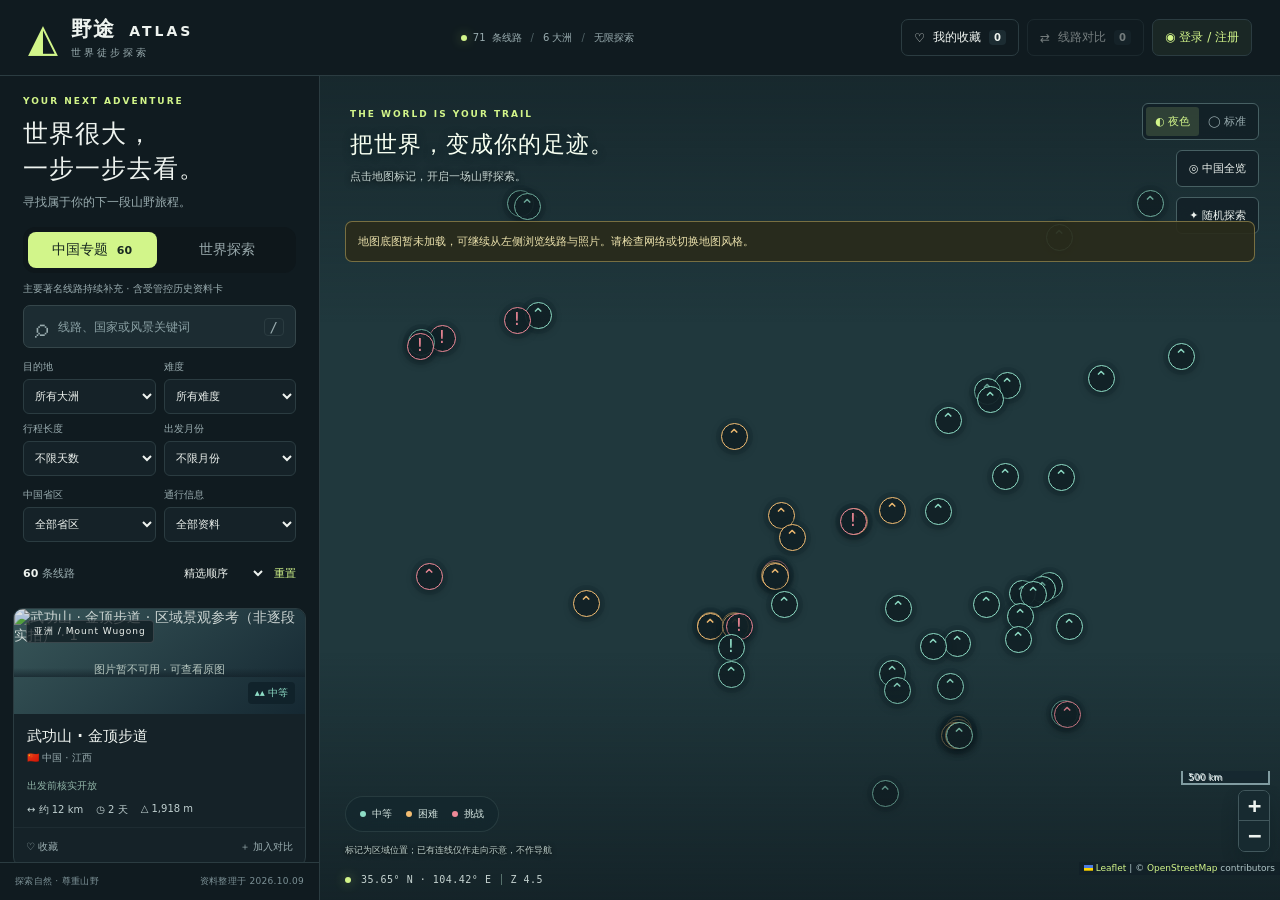
==== web/index.html @ 1f602f28 "Deploy hiking atlas with secure accounts and Neon PostgreSQL" ====
<!doctype html>
<html lang="zh-CN">
<head>
  <meta charset="utf-8">
  <meta name="viewport" content="width=device-width,initial-scale=1">
  <meta name="theme-color" content="#101b20">
  <title>野途 ATLAS · 世界徒步探索</title>
  <link rel="icon" href="data:image/svg+xml,%3Csvg xmlns='http://www.w3.org/2000/svg' viewBox='0 0 64 64'%3E%3Crect width='64' height='64' rx='16' fill='%23101b20'/%3E%3Cpath d='M8 48L28 15l9 16 7-9 13 26Z' fill='%23d2f58a'/%3E%3C/svg%3E">
  <link rel="stylesheet" href="vendor/leaflet.css">
  <link rel="stylesheet" href="styles.css">
  <script src="vendor/leaflet.js" defer></script>
  <script src="trails.js" defer></script>
  <script src="china-trails.js" defer></script>
  <script src="auth.js" defer></script>
  <script src="app.js" defer></script>
</head>
<body>
  <header class="topbar">
    <a class="brand" href="./" aria-label="野途世界徒步探索首页"><span class="brand-mark">◭</span><span>野途 <b>ATLAS</b><small>世界徒步探索</small></span></a>
    <div class="header-caption"><span class="live-dot"></span><span id="total-routes">71</span> 条线路 <span class="divider">/</span> 6 大洲 <span class="divider">/</span> 无限探索</div>
    <div class="header-actions"><button id="favorites-toggle" class="quiet" aria-pressed="false">♡ <span>我的收藏</span><b id="favorite-count">0</b></button><button id="compare-open" class="quiet" disabled>⇄ <span>线路对比</span><b id="compare-count">0</b></button><button id="account-open" class="quiet account-button">◉ 登录 / 注册</button></div>
  </header>
  <main class="workspace">
    <aside class="catalog" aria-label="徒步线路目录">
      <div class="catalog-head"><div class="eyebrow">YOUR NEXT ADVENTURE</div><h1>世界很大，<br>一步一步去看。</h1><p>寻找属于你的下一段山野旅程。</p>
        <div class="scope-switch"><button id="scope-china" class="active" aria-pressed="true">中国专题 <b id="china-count">60</b></button><button id="scope-world" aria-pressed="false">世界探索</button></div><p class="catalog-note">主要著名线路持续补充 · 含受管控历史资料卡</p><div class="search-field"><span>⌕</span><input id="search" aria-label="搜索徒步线路" placeholder="线路、国家或风景关键词"><kbd>/</kbd></div>
        <div class="filter-grid"><label>目的地<select id="continent"><option value="">所有大洲</option><option>亚洲</option><option>欧洲</option><option>非洲</option><option>北美洲</option><option>南美洲</option><option>大洋洲</option></select></label><label>难度<select id="difficulty"><option value="">所有难度</option><option value="2">中等 · 常规步道</option><option value="3">困难 · 山地穿越</option><option value="4">挑战 · 高海拔 / 暴露</option></select></label><label>行程长度<select id="duration"><option value="">不限天数</option><option value="short">1–3 天</option><option value="medium">4–7 天</option><option value="long">8 天以上</option></select></label><label>出发月份<select id="month"><option value="">不限月份</option></select></label></div>
        <div class="filter-grid china-filters"><label>中国省区<select id="province"><option value="">全部省区</option></select></label><label>通行信息<select id="access"><option value="">全部资料</option><option value="planning">待核实 / 需许可</option><option value="restricted">受管控资料卡</option></select></label></div><div class="list-toolbar"><span><b id="result-count">12</b> 条线路</span><select id="sort" aria-label="线路排序"><option value="featured">精选顺序</option><option value="distance">距离从短到长</option><option value="altitude">海拔从低到高</option><option value="level">难度从低到高</option></select><button id="clear-filters" class="text-button">重置</button></div>
      </div>
      <div id="route-list" class="route-list"></div>
      <footer class="catalog-footer"><span>探索自然 · 尊重山野</span><span>资料整理于 2026.10.09</span></footer>
    </aside>
    <section class="map-stage" aria-label="世界徒步地图">
      <div id="map" aria-label="可拖动缩放的徒步路线地图"></div>
      <div class="map-heading"><span class="eyebrow">THE WORLD IS YOUR TRAIL</span><h2 id="map-title">把世界，变成你的足迹。</h2><p id="map-subtitle">点击地图标记，开启一场山野探索。</p></div>
      <div class="map-tools"><div class="map-style-group"><button id="style-dark" class="active" aria-pressed="true">◐ 夜色</button><button id="style-light" aria-pressed="false">◯ 标准</button></div><button id="world-view" title="返回世界视角">◎ 世界视角</button><button id="surprise" title="随机探索一条符合筛选条件的线路">✦ 随机探索</button></div>
      <div id="map-network" class="network-banner" role="status" hidden>地图底图暂未加载，可继续从左侧浏览线路与照片。请检查网络或切换地图风格。</div>
      <div class="map-legend"><span><i class="level-2"></i>中等</span><span><i class="level-3"></i>困难</span><span><i class="level-4"></i>挑战</span></div>
      <div class="map-footnote">标记为区域位置；已有连线仅作走向示意，不作导航</div>
      <div class="map-readout"><span class="live-dot"></span><span id="coordinates">20.00° N · 10.00° E</span><span id="zoom-readout">Z 2</span></div>
      <div id="feature-card" class="feature-card"><div><span class="eyebrow">精选探索 / ALPINE CLASSIC</span><h3>环勃朗峰</h3><p>三个国家，一场穿越冰川与山村的旅程。</p></div><button id="feature-open" aria-label="探索环勃朗峰">↗</button></div>
      <div id="tour-control" class="tour-control" hidden><button id="tour-play">▶ 漫游线路</button><input id="tour-progress" type="range" min="0" max="100" value="0" aria-label="线路漫游进度"><span id="tour-percent">0%</span><small>示意漫游</small></div>
    </section>
    <aside id="detail" class="detail-panel" aria-label="线路详情" hidden></aside>
  </main>
  <dialog id="compare-dialog" class="compare-dialog"><div class="dialog-header"><div><span class="eyebrow">FIND YOUR TRAIL</span><h2>哪条线路，更适合你？</h2></div><button class="icon-button" data-close="compare-dialog" aria-label="关闭线路对比">×</button></div><div id="compare-content"></div><p class="muted">难度是本站统一参考分级；里程、海拔与天数按所选路线版本比较。</p></dialog>
  <dialog id="photo-dialog" class="photo-dialog"><button class="lightbox-close icon-button" data-close="photo-dialog" aria-label="关闭风景相册">×</button><div class="lightbox-image-wrap"><img id="lightbox-image" alt=""><div id="lightbox-error" hidden>照片暂时无法加载，请通过下方原图来源查看。</div></div><div class="lightbox-bar"><button id="photo-prev" class="icon-button" aria-label="上一张照片">←</button><div><strong id="lightbox-caption"></strong><p id="lightbox-credit"></p></div><button id="photo-next" class="icon-button" aria-label="下一张照片">→</button></div></dialog>
  <dialog id="auth-dialog" class="auth-dialog" aria-labelledby="auth-title">
    <div class="dialog-header"><div><span class="eyebrow">YOUR TRAIL · YOUR STORY</span><h2 id="auth-title">欢迎回到野途</h2></div><button id="auth-close" class="icon-button" aria-label="关闭账号窗口">×</button></div>
    <p class="auth-intro">收藏下一段旅程，让每一次准备都有迹可循。</p>
    <div id="auth-switches" class="auth-switches"><button id="auth-login-tab" type="button" class="active" aria-pressed="true">登录</button><button id="auth-register-tab" type="button" aria-pressed="false">注册新账号</button></div>
    <form id="auth-form"><label>用户名<input id="auth-username" name="username" autocomplete="username" required minlength="3" maxlength="24" pattern="[A-Za-z0-9_\u4e00-\u9fff]{3,24}" placeholder="3–24 位中文、字母、数字或下划线"></label><label>密码<input id="auth-password" name="password" type="password" autocomplete="current-password" required maxlength="128" aria-describedby="auth-password-help"></label><p id="auth-password-help" class="auth-help">输入注册时设置的密码。</p><label id="auth-confirm-row" hidden>确认密码<input id="auth-confirm" type="password" autocomplete="new-password" maxlength="128"></label><button id="auth-submit" class="auth-submit" type="submit">登录，继续探索</button></form>
    <div id="auth-account" hidden><div class="account-avatar">◭</div><h3 id="auth-name"></h3><p>收藏与装备清单已关联此账号，登录后会从本地数据库加载。</p><button id="auth-logout" class="auth-submit" type="button">退出登录</button></div>
    <p id="auth-message" class="auth-message" role="status" aria-live="polite"></p><p class="auth-help">本地账号 · 无需邮箱 · 登录有效期 7 天</p>
  </dialog>
  <div id="toast" class="toast" role="status" aria-live="polite" hidden></div>
  <noscript><div class="noscript">请启用浏览器 JavaScript 后探索地图。</div></noscript>
</body>
</html>
---- web/vendor/leaflet.css ----
/* required styles */

.leaflet-pane,
.leaflet-tile,
.leaflet-marker-icon,
.leaflet-marker-shadow,
.leaflet-tile-container,
.leaflet-pane > svg,
.leaflet-pane > canvas,
.leaflet-zoom-box,
.leaflet-image-layer,
.leaflet-layer {
	position: absolute;
	left: 0;
	top: 0;
	}
.leaflet-container {
	overflow: hidden;
	}
.leaflet-tile,
.leaflet-marker-icon,
.leaflet-marker-shadow {
	-webkit-user-select: none;
	   -moz-user-select: none;
	        user-select: none;
	  -webkit-user-drag: none;
	}
/* Prevents IE11 from highlighting tiles in blue */
.leaflet-tile::selection {
	background: transparent;
}
/* Safari renders non-retina tile on retina better with this, but Chrome is worse */
.leaflet-safari .leaflet-tile {
	image-rendering: -webkit-optimize-contrast;
	}
/* hack that prevents hw layers "stretching" when loading new tiles */
.leaflet-safari .leaflet-tile-container {
	width: 1600px;
	height: 1600px;
	-webkit-transform-origin: 0 0;
	}
.leaflet-marker-icon,
.leaflet-marker-shadow {
	display: block;
	}
/* .leaflet-container svg: reset svg max-width decleration shipped in Joomla! (joomla.org) 3.x */
/* .leaflet-container img: map is broken in FF if you have max-width: 100% on tiles */
.leaflet-container .leaflet-overlay-pane svg {
	max-width: none !important;
	max-height: none !important;
	}
.leaflet-container .leaflet-marker-pane img,
.leaflet-container .leaflet-shadow-pane img,
.leaflet-container .leaflet-tile-pane img,
.leaflet-container img.leaflet-image-layer,
.leaflet-container .leaflet-tile {
	max-width: none !important;
	max-height: none !important;
	width: auto;
	padding: 0;
	}

.leaflet-container img.leaflet-tile {
	/* See: https://bugs.chromium.org/p/chromium/issues/detail?id=600120 */
	mix-blend-mode: plus-lighter;
}

.leaflet-container.leaflet-touch-zoom {
	-ms-touch-action: pan-x pan-y;
	touch-action: pan-x pan-y;
	}
.leaflet-container.leaflet-touch-drag {
	-ms-touch-action: pinch-zoom;
	/* Fallback for FF which doesn't support pinch-zoom */
	touch-action: none;
	touch-action: pinch-zoom;
}
.leaflet-container.leaflet-touch-drag.leaflet-touch-zoom {
	-ms-touch-action: none;
	touch-action: none;
}
.leaflet-container {
	-webkit-tap-highlight-color: transparent;
}
.leaflet-container a {
	-webkit-tap-highlight-color: rgba(51, 181, 229, 0.4);
}
.leaflet-tile {
	filter: inherit;
	visibility: hidden;
	}
.leaflet-tile-loaded {
	visibility: inherit;
	}
.leaflet-zoom-box {
	width: 0;
	height: 0;
	-moz-box-sizing: border-box;
	     box-sizing: border-box;
	z-index: 800;
	}
/* workaround for https://bugzilla.mozilla.org/show_bug.cgi?id=888319 */
.leaflet-overlay-pane svg {
	-moz-user-select: none;
	}

.leaflet-pane         { z-index: 400; }

.leaflet-tile-pane    { z-index: 200; }
.leaflet-overlay-pane { z-index: 400; }
.leaflet-shadow-pane  { z-index: 500; }
.leaflet-marker-pane  { z-index: 600; }
.leaflet-tooltip-pane   { z-index: 650; }
.leaflet-popup-pane   { z-index: 700; }

.leaflet-map-pane canvas { z-index: 100; }
.leaflet-map-pane svg    { z-index: 200; }

.leaflet-vml-shape {
	width: 1px;
	height: 1px;
	}
.lvml {
	behavior: url(#default#VML);
	display: inline-block;
	position: absolute;
	}


/* control positioning */

.leaflet-control {
	position: relative;
	z-index: 800;
	pointer-events: visiblePainted; /* IE 9-10 doesn't have auto */
	pointer-events: auto;
	}
.leaflet-top,
.leaflet-bottom {
	position: absolute;
	z-index: 1000;
	pointer-events: none;
	}
.leaflet-top {
	top: 0;
	}
.leaflet-right {
	right: 0;
	}
.leaflet-bottom {
	bottom: 0;
	}
.leaflet-left {
	left: 0;
	}
.leaflet-control {
	float: left;
	clear: both;
	}
.leaflet-right .leaflet-control {
	float: right;
	}
.leaflet-top .leaflet-control {
	margin-top: 10px;
	}
.leaflet-bottom .leaflet-control {
	margin-bottom: 10px;
	}
.leaflet-left .leaflet-control {
	margin-left: 10px;
	}
.leaflet-right .leaflet-control {
	margin-right: 10px;
	}


/* zoom and fade animations */

.leaflet-fade-anim .leaflet-popup {
	opacity: 0;
	-webkit-transition: opacity 0.2s linear;
	   -moz-transition: opacity 0.2s linear;
	        transition: opacity 0.2s linear;
	}
.leaflet-fade-anim .leaflet-map-pane .leaflet-popup {
	opacity: 1;
	}
.leaflet-zoom-animated {
	-webkit-transform-origin: 0 0;
	    -ms-transform-origin: 0 0;
	        transform-origin: 0 0;
	}
svg.leaflet-zoom-animated {
	will-change: transform;
}

.leaflet-zoom-anim .leaflet-zoom-animated {
	-webkit-transition: -webkit-transform 0.25s cubic-bezier(0,0,0.25,1);
	   -moz-transition:    -moz-transform 0.25s cubic-bezier(0,0,0.25,1);
	        transition:         transform 0.25s cubic-bezier(0,0,0.25,1);
	}
.leaflet-zoom-anim .leaflet-tile,
.leaflet-pan-anim .leaflet-tile {
	-webkit-transition: none;
	   -moz-transition: none;
	        transition: none;
	}

.leaflet-zoom-anim .leaflet-zoom-hide {
	visibility: hidden;
	}


/* cursors */

.leaflet-interactive {
	cursor: pointer;
	}
.leaflet-grab {
	cursor: -webkit-grab;
	cursor:    -moz-grab;
	cursor:         grab;
	}
.leaflet-crosshair,
.leaflet-crosshair .leaflet-interactive {
	cursor: crosshair;
	}
.leaflet-popup-pane,
.leaflet-control {
	cursor: auto;
	}
.leaflet-dragging .leaflet-grab,
.leaflet-dragging .leaflet-grab .leaflet-interactive,
.leaflet-dragging .leaflet-marker-draggable {
	cursor: move;
	cursor: -webkit-grabbing;
	cursor:    -moz-grabbing;
	cursor:         grabbing;
	}

/* marker & overlays interactivity */
.leaflet-marker-icon,
.leaflet-marker-shadow,
.leaflet-image-layer,
.leaflet-pane > svg path,
.leaflet-tile-container {
	pointer-events: none;
	}

.leaflet-marker-icon.leaflet-interactive,
.leaflet-image-layer.leaflet-interactive,
.leaflet-pane > svg path.leaflet-interactive,
svg.leaflet-image-layer.leaflet-interactive path {
	pointer-events: visiblePainted; /* IE 9-10 doesn't have auto */
	pointer-events: auto;
	}

/* visual tweaks */

.leaflet-container {
	background: #ddd;
	outline-offset: 1px;
	}
.leaflet-container a {
	color: #0078A8;
	}
.leaflet-zoom-box {
	border: 2px dotted #38f;
	background: rgba(255,255,255,0.5);
	}


/* general typography */
.leaflet-container {
	font-family: "Helvetica Neue", Arial, Helvetica, sans-serif;
	font-size: 12px;
	font-size: 0.75rem;
	line-height: 1.5;
	}


/* general toolbar styles */

.leaflet-bar {
	box-shadow: 0 1px 5px rgba(0,0,0,0.65);
	border-radius: 4px;
	}
.leaflet-bar a {
	background-color: #fff;
	border-bottom: 1px solid #ccc;
	width: 26px;
	height: 26px;
	line-height: 26px;
	display: block;
	text-align: center;
	text-decoration: none;
	color: black;
	}
.leaflet-bar a,
.leaflet-control-layers-toggle {
	background-position: 50% 50%;
	background-repeat: no-repeat;
	display: block;
	}
.leaflet-bar a:hover,
.leaflet-bar a:focus {
	background-color: #f4f4f4;
	}
.leaflet-bar a:first-child {
	border-top-left-radius: 4px;
	border-top-right-radius: 4px;
	}
.leaflet-bar a:last-child {
	border-bottom-left-radius: 4px;
	border-bottom-right-radius: 4px;
	border-bottom: none;
	}
.leaflet-bar a.leaflet-disabled {
	cursor: default;
	background-color: #f4f4f4;
	color: #bbb;
	}

.leaflet-touch .leaflet-bar a {
	width: 30px;
	height: 30px;
	line-height: 30px;
	}
.leaflet-touch .leaflet-bar a:first-child {
	border-top-left-radius: 2px;
	border-top-right-radius: 2px;
	}
.leaflet-touch .leaflet-bar a:last-child {
	border-bottom-left-radius: 2px;
	border-bottom-right-radius: 2px;
	}

/* zoom control */

.leaflet-control-zoom-in,
.leaflet-control-zoom-out {
	font: bold 18px 'Lucida Console', Monaco, monospace;
	text-indent: 1px;
	}

.leaflet-touch .leaflet-control-zoom-in, .leaflet-touch .leaflet-control-zoom-out  {
	font-size: 22px;
	}


/* layers control */

.leaflet-control-layers {
	box-shadow: 0 1px 5px rgba(0,0,0,0.4);
	background: #fff;
	border-radius: 5px;
	}
.leaflet-control-layers-toggle {
	background-image: url(images/layers.png);
	width: 36px;
	height: 36px;
	}
.leaflet-retina .leaflet-control-layers-toggle {
	background-image: url(images/layers-2x.png);
	background-size: 26px 26px;
	}
.leaflet-touch .leaflet-control-layers-toggle {
	width: 44px;
	height: 44px;
	}
.leaflet-control-layers .leaflet-control-layers-list,
.leaflet-control-layers-expanded .leaflet-control-layers-toggle {
	display: none;
	}
.leaflet-control-layers-expanded .leaflet-control-layers-list {
	display: block;
	position: relative;
	}
.leaflet-control-layers-expanded {
	padding: 6px 10px 6px 6px;
	color: #333;
	background: #fff;
	}
.leaflet-control-layers-scrollbar {
	overflow-y: scroll;
	overflow-x: hidden;
	padding-right: 5px;
	}
.leaflet-control-layers-selector {
	margin-top: 2px;
	position: relative;
	top: 1px;
	}
.leaflet-control-layers label {
	display: block;
	font-size: 13px;
	font-size: 1.08333em;
	}
.leaflet-control-layers-separator {
	height: 0;
	border-top: 1px solid #ddd;
	margin: 5px -10px 5px -6px;
	}

/* Default icon URLs */
.leaflet-default-icon-path { /* used only in path-guessing heuristic, see L.Icon.Default */
	background-image: url(images/marker-icon.png);
	}


/* attribution and scale controls */

.leaflet-container .leaflet-control-attribution {
	background: #fff;
	background: rgba(255, 255, 255, 0.8);
	margin: 0;
	}
.leaflet-control-attribution,
.leaflet-control-scale-line {
	padding: 0 5px;
	color: #333;
	line-height: 1.4;
	}
.leaflet-control-attribution a {
	text-decoration: none;
	}
.leaflet-control-attribution a:hover,
.leaflet-control-attribution a:focus {
	text-decoration: underline;
	}
.leaflet-attribution-flag {
	display: inline !important;
	vertical-align: baseline !important;
	width: 1em;
	height: 0.6669em;
	}
.leaflet-left .leaflet-control-scale {
	margin-left: 5px;
	}
.leaflet-bottom .leaflet-control-scale {
	margin-bottom: 5px;
	}
.leaflet-control-scale-line {
	border: 2px solid #777;
	border-top: none;
	line-height: 1.1;
	padding: 2px 5px 1px;
	white-space: nowrap;
	-moz-box-sizing: border-box;
	     box-sizing: border-box;
	background: rgba(255, 255, 255, 0.8);
	text-shadow: 1px 1px #fff;
	}
.leaflet-control-scale-line:not(:first-child) {
	border-top: 2px solid #777;
	border-bottom: none;
	margin-top: -2px;
	}
.leaflet-control-scale-line:not(:first-child):not(:last-child) {
	border-bottom: 2px solid #777;
	}

.leaflet-touch .leaflet-control-attribution,
.leaflet-touch .leaflet-control-layers,
.leaflet-touch .leaflet-bar {
	box-shadow: none;
	}
.leaflet-touch .leaflet-control-layers,
.leaflet-touch .leaflet-bar {
	border: 2px solid rgba(0,0,0,0.2);
	background-clip: padding-box;
	}


/* popup */

.leaflet-popup {
	position: absolute;
	text-align: center;
	margin-bottom: 20px;
	}
.leaflet-popup-content-wrapper {
	padding: 1px;
	text-align: left;
	border-radius: 12px;
	}
.leaflet-popup-content {
	margin: 13px 24px 13px 20px;
	line-height: 1.3;
	font-size: 13px;
	font-size: 1.08333em;
	min-height: 1px;
	}
.leaflet-popup-content p {
	margin: 17px 0;
	margin: 1.3em 0;
	}
.leaflet-popup-tip-container {
	width: 40px;
	height: 20px;
	position: absolute;
	left: 50%;
	margin-top: -1px;
	margin-left: -20px;
	overflow: hidden;
	pointer-events: none;
	}
.leaflet-popup-tip {
	width: 17px;
	height: 17px;
	padding: 1px;

	margin: -10px auto 0;
	pointer-events: auto;

	-webkit-transform: rotate(45deg);
	   -moz-transform: rotate(45deg);
	    -ms-transform: rotate(45deg);
	        transform: rotate(45deg);
	}
.leaflet-popup-content-wrapper,
.leaflet-popup-tip {
	background: white;
	color: #333;
	box-shadow: 0 3px 14px rgba(0,0,0,0.4);
	}
.leaflet-container a.leaflet-popup-close-button {
	position: absolute;
	top: 0;
	right: 0;
	border: none;
	text-align: center;
	width: 24px;
	height: 24px;
	font: 16px/24px Tahoma, Verdana, sans-serif;
	color: #757575;
	text-decoration: none;
	background: transparent;
	}
.leaflet-container a.leaflet-popup-close-button:hover,
.leaflet-container a.leaflet-popup-close-button:focus {
	color: #585858;
	}
.leaflet-popup-scrolled {
	overflow: auto;
	}

.leaflet-oldie .leaflet-popup-content-wrapper {
	-ms-zoom: 1;
	}
.leaflet-oldie .leaflet-popup-tip {
	width: 24px;
	margin: 0 auto;

	-ms-filter: "progid:DXImageTransform.Microsoft.Matrix(M11=0.70710678, M12=0.70710678, M21=-0.70710678, M22=0.70710678)";
	filter: progid:DXImageTransform.Microsoft.Matrix(M11=0.70710678, M12=0.70710678, M21=-0.70710678, M22=0.70710678);
	}

.leaflet-oldie .leaflet-control-zoom,
.leaflet-oldie .leaflet-control-layers,
.leaflet-oldie .leaflet-popup-content-wrapper,
.leaflet-oldie .leaflet-popup-tip {
	border: 1px solid #999;
	}


/* div icon */

.leaflet-div-icon {
	background: #fff;
	border: 1px solid #666;
	}


/* Tooltip */
/* Base styles for the element that has a tooltip */
.leaflet-tooltip {
	position: absolute;
	padding: 6px;
	background-color: #fff;
	border: 1px solid #fff;
	border-radius: 3px;
	color: #222;
	white-space: nowrap;
	-webkit-user-select: none;
	-moz-user-select: none;
	-ms-user-select: none;
	user-select: none;
	pointer-events: none;
	box-shadow: 0 1px 3px rgba(0,0,0,0.4);
	}
.leaflet-tooltip.leaflet-interactive {
	cursor: pointer;
	pointer-events: auto;
	}
.leaflet-tooltip-top:before,
.leaflet-tooltip-bottom:before,
.leaflet-tooltip-left:before,
.leaflet-tooltip-right:before {
	position: absolute;
	pointer-events: none;
	border: 6px solid transparent;
	background: transparent;
	content: "";
	}

/* Directions */

.leaflet-tooltip-bottom {
	margin-top: 6px;
}
.leaflet-tooltip-top {
	margin-top: -6px;
}
.leaflet-tooltip-bottom:before,
.leaflet-tooltip-top:before {
	left: 50%;
	margin-left: -6px;
	}
.leaflet-tooltip-top:before {
	bottom: 0;
	margin-bottom: -12px;
	border-top-color: #fff;
	}
.leaflet-tooltip-bottom:before {
	top: 0;
	margin-top: -12px;
	margin-left: -6px;
	border-bottom-color: #fff;
	}
.leaflet-tooltip-left {
	margin-left: -6px;
}
.leaflet-tooltip-right {
	margin-left: 6px;
}
.leaflet-tooltip-left:before,
.leaflet-tooltip-right:before {
	top: 50%;
	margin-top: -6px;
	}
.leaflet-tooltip-left:before {
	right: 0;
	margin-right: -12px;
	border-left-color: #fff;
	}
.leaflet-tooltip-right:before {
	left: 0;
	margin-left: -12px;
	border-right-color: #fff;
	}

/* Printing */

@media print {
	/* Prevent printers from removing background-images of controls. */
	.leaflet-control {
		-webkit-print-color-adjust: exact;
		print-color-adjust: exact;
		}
	}
---- web/styles.css ----
:root{color-scheme:dark;--bg:#101b20;--panel:#152228;--raised:#1c2c32;--line:#2b3c41;--text:#eef3ef;--muted:#99acaf;--accent:#d2f58a;--medium:#8edcc5;--hard:#f3bd72;--challenge:#ef8997}
*{box-sizing:border-box}body{margin:0;background:var(--bg);color:var(--text);font-family:Inter,"Segoe UI","Microsoft YaHei",system-ui,sans-serif;font-size:14px}button,input,select{font:inherit}button,a,input,select{-webkit-tap-highlight-color:transparent}button{cursor:pointer;color:inherit;transition:background .2s,transform .2s}button:disabled{opacity:.45;cursor:default}a{color:var(--accent);text-decoration:none}a:hover{text-decoration:underline}button:focus-visible,a:focus-visible,input:focus-visible,select:focus-visible{outline:2px solid var(--accent);outline-offset:3px}button:hover:not(:disabled){filter:brightness(1.12)}button:active:not(:disabled){transform:translateY(1px)}[hidden]{display:none!important}::-webkit-scrollbar{width:5px;height:5px}::-webkit-scrollbar-thumb{background:#42565b;border-radius:5px}::selection{background:var(--accent);color:var(--bg)}
.topbar{height:76px;display:flex;align-items:center;justify-content:space-between;padding:0 28px;border-bottom:1px solid var(--line);gap:20px;background:var(--bg);position:relative;z-index:20}.brand{display:flex;align-items:center;gap:12px;color:var(--text);font-size:21px;font-weight:650;letter-spacing:1px}.brand:hover{text-decoration:none}.brand-mark{font-size:39px;color:var(--accent);line-height:1}.brand b{font-size:14px;letter-spacing:3px;margin-left:6px}.brand small{display:block;font-size:10px;color:var(--muted);font-weight:400;letter-spacing:3px;margin-top:3px}.header-caption{display:flex;align-items:center;gap:10px;color:var(--muted);font-size:12px}.live-dot{height:6px;width:6px;border-radius:50%;background:var(--accent);display:inline-block;box-shadow:0 0 12px #d2f56677;flex-shrink:0}.divider{margin:0 8px;color:#516367}.header-actions{display:flex;gap:8px}.quiet{border:1px solid var(--line);background:transparent;padding:9px 12px;border-radius:7px;display:flex;align-items:center;gap:8px;font-size:12px}.quiet b{font-size:10px;border-radius:4px;background:var(--raised);padding:2px 5px}.quiet[aria-pressed=true]{background:#d2f58a16;border-color:#d2f58a66;color:var(--accent)}
.workspace{display:grid;grid-template-columns:340px minmax(0,1fr);height:calc(100dvh - 76px);min-height:540px;position:relative;overflow:hidden}.catalog{z-index:10;border-right:1px solid var(--line);display:flex;flex-direction:column;background:var(--bg);min-height:0}.catalog-head{padding:25px 23px 12px}.eyebrow{font-size:9px;font-weight:650;letter-spacing:2px;color:var(--accent)}h1{font-size:28px;font-weight:550;line-height:1.5;letter-spacing:1px;margin:12px 0 8px}.catalog-head>p{font-size:12px;color:var(--muted);margin:0 0 22px}.search-field{display:flex;align-items:center;border:1px solid #35464a;border-radius:7px;background:var(--raised);height:43px;padding:0 11px;gap:8px}.search-field>span{font-size:26px;color:var(--muted)}.search-field input{color:var(--text);width:100%;background:none;border:0;outline:none;font-size:12px;min-width:0}.search-field:focus-within{border-color:var(--accent)}input::placeholder{color:#8aa0a4}.search-field kbd{color:var(--muted);border:1px solid var(--line);border-radius:4px;padding:0 5px}.filter-grid{display:grid;grid-template-columns:1fr 1fr;gap:10px;margin:15px 0}.filter-grid label{font-size:10px;color:var(--muted)}select{color:var(--text);border:1px solid var(--line);border-radius:6px;background:var(--panel);width:100%;padding:9px 7px;font-size:11px;margin-top:5px;cursor:pointer}.list-toolbar{display:flex;align-items:center;gap:8px;color:var(--muted);font-size:11px;padding-top:7px}.list-toolbar b{color:var(--text)}.list-toolbar select{width:auto;max-width:135px;margin:0 0 0 auto;border:0;background:transparent;padding:5px 0}.text-button{background:transparent;color:var(--accent);border:0;font-size:11px;padding:5px 0}.route-list{overflow:auto;flex:1;padding:0 13px 15px;scroll-behavior:smooth}.route-card{background:var(--panel);border:1px solid var(--line);border-radius:10px;margin:10px 0;overflow:hidden;transition:border-color .25s,transform .25s}.route-card:hover{border-color:#6b837e;transform:translateY(-2px)}.route-card.selected{border-color:var(--accent);box-shadow:0 0 0 1px #d2f58a22}.card-open{width:100%;padding:0;text-align:left;border:0;display:block;background:transparent}.card-image{height:112px;position:relative;overflow:hidden;background:linear-gradient(140deg,#385659,#152832)}.card-image img{width:100%;height:100%;object-fit:cover;transition:transform .7s;opacity:.83}.route-card:hover .card-image img{transform:scale(1.055)}.card-image:after{content:'';position:absolute;inset:0;background:linear-gradient(transparent 40%,#111e26a6)}.card-continent{position:absolute;z-index:1;left:12px;top:11px;background:#101b20bb;padding:4px 7px;border:1px solid #ffffff26;border-radius:4px;font-size:9px;letter-spacing:1px}.card-level{position:absolute;z-index:1;right:10px;bottom:10px;background:#102129dc;padding:4px 7px;border-radius:4px;font-size:10px}.level-2{color:var(--medium)}.level-3{color:var(--hard)}.level-4{color:var(--challenge)}.card-body{padding:13px 13px 10px}.card-body h3{font-size:15px;font-weight:550;margin:0 0 5px}.card-country{font-size:10px;color:var(--muted);margin:0 0 11px}.card-metrics{display:flex;gap:13px;color:#c0d0d0;font-size:10px}.card-actions{border-top:1px solid #2b3c4166;display:flex;align-items:center;padding:5px 12px;gap:10px}.card-actions button{border:0;background:transparent;font-size:10px;padding:7px 0;color:var(--muted)}.card-actions button:last-child{margin-left:auto}.card-actions button.on{color:var(--accent)}.catalog-footer{border-top:1px solid var(--line);display:flex;justify-content:space-between;color:#7d9297;font-size:9px;padding:12px 15px;letter-spacing:.3px}.empty-state{padding:40px 20px;text-align:center;color:var(--muted);line-height:1.8}.empty-state strong{font-size:17px;color:var(--text);display:block}.empty-state button{padding:10px 20px;background:var(--accent);color:var(--bg);border:0;border-radius:6px;margin-top:12px}
.map-stage{position:relative;min-width:0;background:#20383d;overflow:hidden}#map{height:100%;width:100%;background:#20383d}.map-stage:before{pointer-events:none;position:absolute;z-index:450;inset:0;content:'';background:linear-gradient(#101b2088,transparent 30%,transparent 70%,#101b20b3)}.map-heading{position:absolute;z-index:500;top:28px;left:30px;pointer-events:none}.map-heading h2{font-size:23px;font-weight:450;letter-spacing:1px;margin:9px 0;color:#f7fff1;text-shadow:0 2px 9px #051a1e}.map-heading p{font-size:11px;margin:0;color:#c8d8d4;text-shadow:0 1px 6px black}.map-tools{position:absolute;z-index:550;right:21px;top:27px;display:flex;flex-direction:column;gap:10px;align-items:flex-end}.map-tools>button,.map-style-group{background:#132128eb;backdrop-filter:blur(12px);border:1px solid #476063;border-radius:6px}.map-tools>button{padding:10px 12px;font-size:11px}.map-style-group{display:flex;padding:3px}.map-style-group button{background:transparent;border:0;border-radius:3px;padding:7px 9px;font-size:11px;color:var(--muted)}.map-style-group button.active{background:#d2f58a25;color:var(--accent)}.night-map .leaflet-tile-pane{filter:invert(.93) hue-rotate(165deg) saturate(.32) brightness(.72)}.leaflet-container{font-family:inherit}.leaflet-control-zoom{border:1px solid #42585d!important;border-radius:7px!important;overflow:hidden;box-shadow:0 8px 16px #08191d44!important}.leaflet-control-zoom a{background:#172a30!important;color:var(--text)!important;border-color:#42585d!important}.leaflet-bottom.leaflet-right{bottom:25px}.leaflet-control-attribution{background:#132128de!important;color:#b1c7c9!important;font-size:9px!important;max-width:100%}.leaflet-control-attribution a{color:var(--accent)}.leaflet-control-scale-line{background:#162830d9;color:#b1c7c9;border-color:#819ca1;font-size:9px}.leaflet-tooltip{background:#15272eed;border:1px solid #577778;color:#edf7f0;box-shadow:0 5px 20px #0005;border-radius:6px;padding:7px 10px;font-size:11px}.leaflet-tooltip:before{display:none}.trail-marker{background:none;border:0}.marker-dot{width:27px;height:27px;border-radius:50%;display:flex;align-items:center;justify-content:center;border:1px solid var(--marker-color);color:var(--marker-color);background:#112126f0;box-shadow:0 0 0 5px #12282e44,0 2px 10px #0006;transition:transform .25s,box-shadow .25s;font-size:17px}.trail-marker:hover .marker-dot{transform:scale(1.25);box-shadow:0 0 0 9px #b1ec9b22}.trail-marker.is-selected .marker-dot{background:var(--accent);color:#173222;border-color:var(--accent);animation:markerPulse 2.2s infinite}.route-flow{stroke-dasharray:12 9;animation:trailFlow 1.8s linear infinite}.map-legend{position:absolute;bottom:68px;left:25px;z-index:500;display:flex;gap:14px;background:#14272dc9;border:1px solid #4a62635c;border-radius:30px;backdrop-filter:blur(12px);padding:10px 14px;font-size:10px;color:#d4e4df}.map-legend span{display:flex;align-items:center;gap:6px}.map-legend i{display:inline-block;width:6px;height:6px;border-radius:50%;background:currentColor}.map-footnote{position:absolute;bottom:43px;left:25px;font-size:9px;color:#becfc9;z-index:500;text-shadow:0 1px 5px black}.map-readout{position:absolute;bottom:15px;left:25px;z-index:500;display:flex;gap:10px;align-items:center;font-family:Consolas,monospace;font-size:10px;letter-spacing:.5px;color:#c5d3d0}.map-readout>span:last-child{padding-left:8px;border-left:1px solid #56716c}.feature-card{position:absolute;bottom:125px;left:26px;z-index:500;width:355px;max-width:calc(100% - 52px);background:linear-gradient(115deg,#19312eea,#1a2a35ed);border:1px solid #60796777;border-radius:10px;backdrop-filter:blur(16px);padding:18px;display:flex;gap:15px;align-items:center;box-shadow:0 10px 40px #0004}.feature-card h3{font-size:24px;font-weight:500;margin:7px 0}.feature-card p{font-size:10px;color:#b2c8c0;margin:0;line-height:1.6}.feature-card button{background:var(--accent);color:#1b3322;border:0;border-radius:50%;width:39px;height:39px;flex-shrink:0;font-size:22px;margin-left:auto}.network-banner{position:absolute;z-index:600;top:145px;left:25px;right:25px;border:1px solid #bdab6288;background:#2a2b1be8;border-radius:7px;padding:12px;font-size:11px;color:#ece2ad}.tour-control{position:absolute;z-index:550;left:25px;right:25px;bottom:112px;display:flex;align-items:center;gap:13px;padding:12px 16px;background:#172a2eeb;border:1px solid #5c786e77;backdrop-filter:blur(14px);border-radius:9px;max-width:650px}.tour-control button{border:0;background:var(--accent);color:#173123;padding:9px 12px;border-radius:5px;font-size:11px;white-space:nowrap}.tour-control input{flex:1;min-width:30px;accent-color:var(--accent);cursor:pointer}.tour-control span{font-size:11px;color:var(--accent);width:34px;text-align:right}.tour-control small{font-size:9px;color:var(--muted);white-space:nowrap}.traveler{background:var(--accent);box-shadow:0 0 0 7px #d2f58a30,0 0 26px #d2f58a88;border-radius:50%;border:2px solid #fff;height:12px;width:12px}
.workspace.has-detail{grid-template-columns:340px minmax(0,1fr) 440px}.detail-panel{z-index:15;background:var(--panel);border-left:1px solid #496061;overflow-y:auto;min-height:0;animation:detailIn .35s ease}.detail-hero{height:245px;position:relative;background:linear-gradient(145deg,#496362,#22383b);overflow:hidden}.detail-hero>img{width:100%;height:100%;object-fit:cover;animation:imageReveal .6s ease}.detail-hero:after{content:'';position:absolute;inset:0;background:linear-gradient(#09141744,transparent 35%,#152228)}.detail-hero-title{position:absolute;z-index:2;left:25px;bottom:21px;right:25px}.detail-hero-title h2{font-size:28px;font-weight:550;line-height:1.3;margin:9px 0 6px}.detail-hero-title p{font-size:11px;color:#d1ded4;margin:0}.detail-close{position:absolute;z-index:3;top:15px;right:15px}.icon-button{height:34px;min-width:34px;border:1px solid #82948b55;background:#13252bcc;color:var(--text);border-radius:50%;font-size:22px;display:flex;align-items:center;justify-content:center}.hero-gallery{position:absolute;z-index:3;top:16px;left:17px;border:1px solid #ffffff55;border-radius:5px;background:#102025c9;padding:7px 10px;font-size:10px}.detail-main{padding:0 25px 26px}.detail-meta{display:flex;flex-wrap:wrap;align-items:center;gap:8px;font-size:11px}.tag{font-size:10px;color:var(--muted);border:1px solid #405557;border-radius:4px;padding:3px 6px}.badge{display:inline-flex;align-items:center;gap:4px;font-size:11px;border:1px solid currentColor;border-radius:4px;padding:3px 6px}.detail-subtitle{font-size:14px;line-height:1.8;color:#dce6d7;margin:16px 0}.detail-stats{display:grid;grid-template-columns:1fr 1fr;border:1px solid var(--line);border-radius:8px;overflow:hidden;margin:18px 0}.detail-stats>div{padding:14px;background:#182a2e;border-bottom:1px solid var(--line);border-right:1px solid var(--line)}.detail-stats>div:nth-child(2n){border-right:0}.detail-stats>div:nth-last-child(-n+2){border-bottom:0}.detail-stats small{display:block;color:var(--muted);font-size:10px;margin-bottom:7px}.detail-stats strong{font-size:14px;font-weight:500;color:#eaf3dc;line-height:1.7}.detail-actions{display:flex;gap:7px;margin:14px 0 22px}.detail-actions button{flex:1;border:1px solid #455c58;border-radius:6px;background:transparent;padding:10px 5px;font-size:11px}.detail-actions button:first-child{color:var(--accent)}.detail-actions button.on{background:#d2f58a19;border-color:var(--accent);color:var(--accent)}.detail-tabs{display:flex;position:sticky;top:0;background:var(--panel);z-index:5;border-bottom:1px solid var(--line);gap:22px;margin:0 -25px;padding:0 25px}.detail-tabs button{border:0;border-bottom:2px solid transparent;background:none;font-size:12px;color:var(--muted);padding:14px 0}.detail-tabs button.active{color:var(--accent);border-bottom-color:var(--accent)}.tab-pane{padding-top:20px}.section-label{display:flex;align-items:center;justify-content:space-between;margin:0 0 12px;font-size:13px;font-weight:550}.tab-pane p{font-size:12px;line-height:1.9;color:#b2c5c7;margin:0 0 17px}.detail-section{margin-bottom:25px}.highlights{padding:0;list-style:none;margin:0}.highlights li{font-size:12px;padding:8px 0;display:flex;gap:10px;line-height:1.6;color:#b4c7c3}.highlights li:before{content:'✦';color:var(--accent)}.season-strip{display:grid;grid-template-columns:repeat(12,1fr);gap:3px}.season-month{font-size:9px;padding:9px 0;text-align:center;border-radius:4px;background:var(--raised);color:#71888b}.season-month.in-season{background:#d2f58a23;color:var(--accent);border:1px solid #d2f58a55}.season-note{font-size:10px!important;margin-top:9px!important;color:var(--muted)!important}.photo-grid{display:grid;grid-template-columns:1fr 1fr;gap:8px}.photo-grid.one{grid-template-columns:1fr}.photo-tile{position:relative;overflow:hidden;border:1px solid #496365;border-radius:7px;padding:0;height:115px;background:#30494e}.photo-tile img{width:100%;height:100%;object-fit:cover;transition:transform .5s}.photo-tile:hover img{transform:scale(1.08)}.photo-tile:after{position:absolute;inset:0;content:'';background:linear-gradient(transparent,#091a20b0)}.photo-tile span{position:absolute;z-index:1;bottom:8px;left:9px;right:8px;font-size:10px;text-align:left;line-height:1.5}.image-failed{opacity:0}.photo-credits{font-size:9px!important;color:#82999b!important;line-height:1.6!important;margin-top:9px!important}.photo-credits a{color:#aac7bb}.info-grid{display:grid;gap:12px}.info-row{border-bottom:1px solid var(--line);padding-bottom:11px}.info-row strong{display:block;font-size:11px;margin-bottom:5px;color:#d2e1d2}.info-row span{font-size:11px;line-height:1.8;color:#9db8b8;display:block}.notice{background:#efbc7210;border:1px solid #f3bd7238;border-left:3px solid var(--hard);padding:13px 14px;border-radius:4px}.notice h3{color:var(--hard);font-size:12px;margin:0 0 7px}.notice p{font-size:11px;margin:0;line-height:1.8}.source-links{display:flex;flex-direction:column;gap:8px;font-size:11px}.source-links a:after{content:' ↗'}.reference-note{font-size:10px!important;margin-top:13px!important;color:#82999b!important}.timeline{list-style:none;padding:0;margin:0}.timeline li{position:relative;margin-left:7px;border-left:1px solid #5b7870;padding:0 0 25px 24px}.timeline li:last-child{border-left-color:transparent}.timeline li:before{content:'';position:absolute;left:-5px;top:3px;width:9px;height:9px;border:2px solid var(--accent);background:var(--panel);border-radius:50%}.timeline strong{color:var(--accent);font-size:11px}.timeline p{margin:6px 0 0;font-size:12px}.gear-progress{display:flex;align-items:center;justify-content:space-between;font-size:11px;margin-bottom:13px;color:var(--muted)}.gear-track{height:4px;background:#2b4144;border-radius:5px;margin-bottom:17px}.gear-track>div{height:100%;background:var(--accent);transition:width .3s;border-radius:5px}.gear-list label{display:flex;align-items:center;gap:11px;padding:12px 10px;border:1px solid var(--line);border-radius:5px;margin-bottom:8px;color:#c4d2cc;font-size:12px;cursor:pointer}.gear-list label:has(input:checked){color:#91a49d;background:#d2f58a08}.gear-list input{accent-color:var(--accent);width:15px;height:15px}.gear-list label:has(input:checked) span{text-decoration:line-through}.gear-disclaimer{font-size:10px!important;color:var(--muted)!important;margin-top:15px!important}.download-plan{border:0;border-radius:6px;background:var(--accent);color:#183022;padding:11px 16px;font-size:12px;width:100%;margin-top:8px}
dialog{color:var(--text);background:var(--panel);border:1px solid #526a64;border-radius:14px;padding:26px;box-shadow:0 30px 120px #0008}dialog::backdrop{background:#061118b8;backdrop-filter:blur(8px)}.dialog-header{display:flex;align-items:center;justify-content:space-between;gap:20px;margin-bottom:24px}.dialog-header h2{font-size:22px;font-weight:500;margin:9px 0}.compare-dialog{width:min(880px,94vw);max-height:88dvh}.comparison-scroll{overflow:auto}.comparison-table{width:100%;border-collapse:collapse;font-size:12px;min-width:500px}.comparison-table th,.comparison-table td{text-align:left;vertical-align:top;padding:14px 12px;border-bottom:1px solid #31484c;line-height:1.7}.comparison-table th{color:var(--muted);font-weight:400;width:105px}.comparison-table thead td{color:var(--accent);font-size:15px;font-weight:500}.comparison-table td small{color:var(--muted);font-size:10px;display:block;margin-top:5px}.compare-remove{font-size:10px;color:var(--muted);border:0;background:none;margin-top:9px;padding:0}.altitude-bar{height:4px;background:#294441;border-radius:4px;margin-top:8px}.altitude-bar div{height:100%;background:var(--accent);border-radius:4px}.muted{color:var(--muted);font-size:10px;line-height:1.8;margin-top:18px}.photo-dialog{padding:0;width:min(1000px,95vw);max-height:92dvh;overflow:hidden;background:#0f1b20;border:1px solid #698276}.lightbox-image-wrap{height:min(66dvh,650px);display:flex;align-items:center;justify-content:center;background:#0b1418;position:relative}.lightbox-image-wrap img{height:100%;width:100%;object-fit:contain}.lightbox-close{position:absolute;right:16px;top:16px;z-index:5;background:#13252bda}.lightbox-bar{display:flex;align-items:center;gap:20px;padding:20px 24px}.lightbox-bar>div{flex:1;min-width:0}.lightbox-bar strong{font-size:14px;font-weight:500}.lightbox-bar p{font-size:10px;color:var(--muted);line-height:1.8;margin:6px 0 0}.lightbox-bar a{color:var(--accent)}#lightbox-error{position:absolute;color:var(--muted);padding:20px;text-align:center;font-size:12px}.toast{position:fixed;z-index:3000;bottom:27px;left:50%;transform:translateX(-50%);padding:12px 20px;border:1px solid #789769;background:#20382ef2;backdrop-filter:blur(15px);color:#e8f7d2;border-radius:8px;box-shadow:0 12px 45px #0005;font-size:12px;max-width:90vw}.noscript{position:fixed;top:100px;left:50%;transform:translateX(-50%);z-index:5000;background:#743722;padding:20px}
@keyframes trailFlow{to{stroke-dashoffset:-42}}@keyframes markerPulse{50%{box-shadow:0 0 0 10px #d2f58a19,0 0 25px #d2f58a44}}@keyframes detailIn{from{opacity:0;transform:translateX(18px)}to{opacity:1;transform:translateX(0)}}@keyframes imageReveal{from{transform:scale(1.04)}to{transform:scale(1)}}
@media(min-width:1700px){.workspace{grid-template-columns:360px minmax(0,1fr)}.workspace.has-detail{grid-template-columns:360px minmax(0,1fr) 475px}.catalog-head{padding-left:27px;padding-right:27px}.detail-hero{height:280px}}
@media(max-width:1300px){.workspace.has-detail{grid-template-columns:320px minmax(0,1fr) 400px}.workspace{grid-template-columns:320px minmax(0,1fr)}.has-detail .map-heading{left:20px;top:24px;right:15px}.has-detail .map-heading h2{font-size:18px}.has-detail .map-tools{top:120px}.has-detail .tour-control{left:15px;right:15px;gap:8px;padding:9px}.has-detail .tour-control small{display:none}.header-caption{font-size:10px;gap:6px}.divider{margin:0 3px}}
@media(max-width:1050px){.header-caption{display:none}.workspace.has-detail,.workspace{grid-template-columns:300px minmax(0,1fr)}.detail-panel{position:absolute;right:0;top:0;bottom:0;width:390px;max-width:calc(100% - 300px);box-shadow:-12px 0 50px #0005}.has-detail .map-tools{display:none}.has-detail .map-heading,.has-detail .map-legend,.has-detail .map-footnote,.has-detail .map-readout{display:none}.has-detail .tour-control{z-index:16;right:405px;left:12px;bottom:40px;flex-direction:column;max-width:140px}.has-detail .tour-control input{width:100%}.has-detail .tour-control small{display:block}.catalog-head{padding:20px 17px 10px}h1{font-size:25px}.card-image{height:105px}.map-heading h2{font-size:20px}.map-tools{top:120px}}
@media(max-width:760px){.topbar{height:66px;padding:0 14px;gap:8px}.brand{font-size:17px;gap:7px}.brand-mark{font-size:30px}.brand b{font-size:11px}.brand small{font-size:8px}.header-actions{gap:5px}.quiet{padding:8px 9px;gap:5px;font-size:12px}.quiet span{font-size:10px}.workspace,.workspace.has-detail{height:calc(100dvh - 66px);min-height:500px;grid-template-columns:260px minmax(0,1fr)}.catalog-head{padding:17px 13px 10px}h1{font-size:22px}.eyebrow{font-size:8px}.search-field kbd{display:none}.filter-grid{gap:7px}.filter-grid select{font-size:10px}.list-toolbar select{max-width:107px;font-size:10px}.route-list{padding:0 9px 10px}.card-body{padding:10px}.card-body h3{font-size:13px}.card-image{height:95px}.card-metrics{gap:7px;font-size:9px}.catalog-footer{font-size:8px;padding:10px;flex-wrap:wrap;gap:5px}.map-heading{top:23px;left:15px;right:12px}.map-heading h2{font-size:18px}.map-heading p{font-size:10px;line-height:1.7}.map-tools{right:12px;top:125px}.map-tools>button{font-size:10px}.feature-card{left:12px;max-width:calc(100% - 24px);padding:14px;bottom:155px}.feature-card h3{font-size:21px}.feature-card p{font-size:9px}.feature-card .eyebrow{font-size:7px;letter-spacing:1px}.map-legend{left:12px;bottom:85px;gap:9px;font-size:9px;padding:9px}.map-footnote{left:12px;right:12px;bottom:53px;font-size:8px;line-height:1.6}.map-readout{left:12px;font-size:8px;bottom:26px;gap:5px}.detail-panel{width:400px;max-width:calc(100% - 260px)}.detail-main{padding:0 17px 20px}.detail-tabs{margin:0 -17px;padding:0 17px;gap:16px}.detail-hero-title{left:17px}.detail-hero-title h2{font-size:23px}.detail-stats strong{font-size:12px}.detail-stats>div{padding:10px}.has-detail .tour-control{display:none}.network-banner{top:270px;left:12px;right:12px}}
@media(max-width:580px){.workspace,.workspace.has-detail{display:flex;flex-direction:column;height:auto;min-height:0;overflow:visible}.map-stage{order:-1;height:47dvh;min-height:330px}.map-heading h2{font-size:20px}.map-tools{top:20px;right:12px;gap:7px}.map-heading{max-width:60%;top:20px}.map-heading p{max-width:190px}.feature-card{display:none}.map-legend{bottom:65px}.map-footnote{bottom:39px}.map-readout{bottom:18px}.leaflet-bottom.leaflet-right{bottom:0}.leaflet-control-attribution{font-size:8px!important}.catalog{border-right:0}.catalog-head{padding:22px 18px 14px}h1{font-size:24px}h1 br{display:none}.catalog-head>p{margin-bottom:15px}.filter-grid{grid-template-columns:repeat(4,1fr);gap:7px}.route-list{overflow:visible;display:grid;grid-template-columns:1fr 1fr;gap:10px;padding:0 12px 15px}.route-card{margin:0}.card-metrics{flex-wrap:wrap;gap:6px}.card-image{height:115px}.card-body{min-height:93px}.catalog-footer{font-size:9px}.detail-panel{position:fixed;top:66px;bottom:0;width:100%;max-width:100%;z-index:25;border-left:0;border-radius:12px 12px 0 0;box-shadow:0 -12px 50px #0007}.detail-hero{height:265px}.detail-main{padding:0 22px 28px}.detail-tabs{margin:0 -22px;padding:0 22px;gap:28px}.detail-hero-title{left:22px}.detail-hero-title h2{font-size:28px}.detail-stats strong{font-size:15px}.detail-stats>div{padding:14px}.photo-tile{height:140px}.has-detail .map-heading,.has-detail .map-legend,.has-detail .map-footnote,.has-detail .map-readout{display:block}.empty-state{grid-column:1/-1}.lightbox-bar{gap:10px;padding:15px}.lightbox-bar strong{font-size:12px}.compare-dialog{padding:18px}.dialog-header h2{font-size:19px}.header-actions .quiet span{display:none}.quiet b{padding:2px 4px}.network-banner{top:170px}.search-field input{font-size:14px}.map-readout .live-dot{display:none}}
/* 将 Leaflet 的高层级限制在地图内，移动端详情才能正常覆盖地图。 */
.map-stage{isolation:isolate;z-index:0}
.topbar{position:sticky;top:0}.detail-panel{overscroll-behavior:contain}
.feature-card{top:125px;bottom:auto;width:300px;padding:13px 16px}.feature-card h3{font-size:18px;margin:7px 0 0}.feature-card p{display:none}
@media(max-width:1050px){.feature-card{display:none}}
/* 留出更多目录空间。 */
.catalog-head{padding-top:20px}.catalog-head h1{font-size:25px;line-height:1.4;margin:10px 0 8px}.catalog-head>p{margin-bottom:16px}.filter-grid{margin:12px 0;gap:8px}.card-image{height:105px}.card-continent{max-width:calc(100% - 22px);overflow:hidden;text-overflow:ellipsis;white-space:nowrap}
@media(max-width:580px){.catalog-head{padding-top:22px}.catalog-head h1{font-size:24px}.card-image{height:115px}}
@media(prefers-reduced-motion:reduce){*,*:before,*:after{animation:none!important;transition:none!important;scroll-behavior:auto!important}}

/* 中国专题与影像 */
.scope-switch{display:flex;gap:6px;background:#0e171b;padding:5px;border-radius:12px;margin-top:14px}.scope-switch button{flex:1;border:0;border-radius:8px;padding:9px 6px;color:#98a8ab;background:transparent;cursor:pointer}.scope-switch button.active{background:#d2f58a;color:#182820}.scope-switch b{margin-left:4px;font-size:11px}.catalog-note{font-size:10px!important;margin:9px 0!important}.china-filters{margin-top:9px}.access-badge{display:inline-block;margin:0 0 10px;color:#90b4a7;font-size:10px}.access-badge.restricted{color:#ef9d9b}.access-notice{border-left:3px solid #8edcc5;background:#182c2b;padding:10px 12px;color:#a8d2bd;font-size:12px;margin:14px 0}.access-notice p{color:#e0babb;line-height:1.7;margin:7px 0 0}.access-notice.restricted{border-color:#ef8997;background:#342526;color:#f4a9af}.detail-tabs{gap:16px;overflow-x:auto;white-space:nowrap}.detail-tabs button{flex-shrink:0}.video-grid{display:grid;gap:14px}.video-card{border:1px solid #344147;border-radius:12px;overflow:hidden;padding-bottom:14px}.video-cover{height:150px;position:relative;background:linear-gradient(135deg,#273e36,#121e24);overflow:hidden}.video-cover img{width:100%;height:100%;object-fit:cover;opacity:.65}.video-cover button{position:absolute;inset:0;margin:auto;width:52px;height:52px;background:#d2f58a;color:#14211e;border:0;border-radius:50%;font-size:22px;cursor:pointer;box-shadow:0 0 40px #d2f58a55}.video-cover span{position:absolute;bottom:7px;left:10px;font-size:9px;background:#101b20ba;padding:4px 7px}.video-card h4{font-size:14px;line-height:1.6;margin:12px 14px 5px}.video-card p,.video-card>a{font-size:11px;margin:0 14px 7px;display:block}.video-card a,.community-links a,.embedded-video a{color:#d2f58a}.community-links{display:grid;gap:10px}.community-links a{padding:13px 15px;background:#22302e;border:1px solid #405348;border-radius:9px;text-decoration:none;font-size:13px}.embedded-video{margin-top:16px}.embedded-video iframe{width:100%;aspect-ratio:16/10;border:0;background:#000;border-radius:9px}.embedded-video p{font-size:12px}.media-empty{padding:18px;background:#19272b;border-radius:9px}.photo-grid img{object-fit:cover}.card-image:has(img.image-failed)::after{content:'图片暂不可用 · 可查看原图';position:absolute;inset:50% 0 auto;text-align:center;font-size:11px;color:#b6c6bf}
@media(max-width:580px){.china-filters{gap:8px}.detail-tabs{gap:13px}.detail-tabs button{font-size:12px}.catalog-head h1{font-size:23px}.video-cover{height:175px}}
@media(max-width:580px){.detail-close{position:fixed;top:78px;right:16px;z-index:1100;background:#132126e8}}
.account-button{color:#d2f58a;background:#d2f58a0d;max-width:155px;overflow:hidden;white-space:nowrap;text-overflow:ellipsis;display:block}.auth-dialog{width:min(440px,92vw);max-height:90dvh;overflow:auto;padding:28px}.auth-dialog [hidden]{display:none!important}.auth-dialog .dialog-header{margin-bottom:8px}.auth-intro{font-size:12px;color:#9bb0af;line-height:1.8;margin:0 0 22px}.auth-switches{display:flex;border-bottom:1px solid #354a46;margin-bottom:23px;gap:22px}.auth-switches button{background:none;border:0;padding:12px 0;color:#99a9a8;cursor:pointer}.auth-switches button.active{color:#d2f58a;border-bottom:2px solid #d2f58a}.auth-dialog form label{display:block;font-size:12px;color:#c9d7d4;margin:15px 0 0}.auth-dialog input{display:block;width:100%;box-sizing:border-box;padding:13px 12px;margin-top:8px;border:1px solid #3f5550;border-radius:8px;background:#0e1b1f;color:#eff5f0;font:inherit;font-size:14px}.auth-dialog input:focus{outline:2px solid #a4cc75;outline-offset:2px}.auth-dialog input::placeholder{font-size:11px;color:#7e9993}.auth-submit{background:#d2f58a;border:0;border-radius:8px;color:#18261d;width:100%;padding:13px;margin-top:20px;font-size:14px;cursor:pointer}.auth-submit:disabled{opacity:.55;cursor:wait}.auth-help{font-size:10px;color:#92a7a2;line-height:1.7;margin:8px 0}.auth-message{font-size:12px;line-height:1.8;color:#d2f58a;min-height:22px;margin:15px 0 4px}.auth-message.error{color:#f5a4af}.account-avatar{width:62px;height:62px;display:grid;place-items:center;margin:22px auto 12px;border:1px solid #71895a;border-radius:50%;color:#d2f58a;font-size:32px;background:#d2f58a10}#auth-account{text-align:center}#auth-account h3{font-size:22px;margin:12px 0}#auth-account p{font-size:12px;line-height:1.8;color:#a3b5b0}@media(max-width:580px){.auth-dialog{padding:22px;width:calc(100vw - 30px)}.account-button{max-width:103px;font-size:10px;padding:8px}.topbar{gap:5px}.header-actions{gap:4px}}
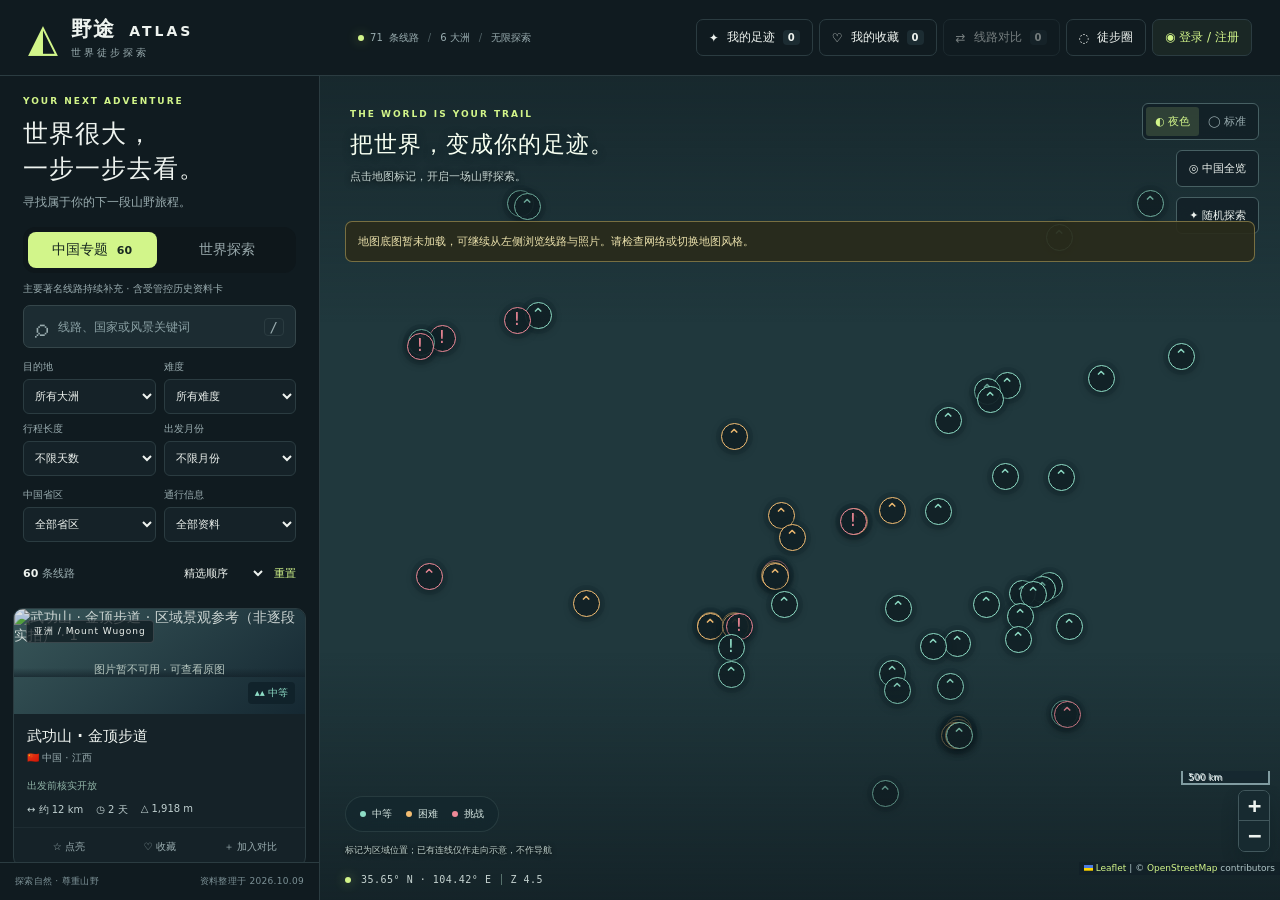
==== commit 4d66be25: "Add completed trail highlights and social profiles with following" ====
--- a/web/index.html
+++ b/web/index.html
@@ -11,14 +11,16 @@
   <script src="vendor/leaflet.js" defer></script>
   <script src="trails.js" defer></script>
   <script src="china-trails.js" defer></script>
-  <script src="auth.js" defer></script>
-  <script src="app.js" defer></script>
+  <script src="auth.js" defer></script>
+  <script src="comments.js" defer></script>
+  <script src="social.js" defer></script>
+  <script src="app.js" defer></script>
 </head>
 <body>
   <header class="topbar">
     <a class="brand" href="./" aria-label="野途世界徒步探索首页"><span class="brand-mark">◭</span><span>野途 <b>ATLAS</b><small>世界徒步探索</small></span></a>
     <div class="header-caption"><span class="live-dot"></span><span id="total-routes">71</span> 条线路 <span class="divider">/</span> 6 大洲 <span class="divider">/</span> 无限探索</div>
-    <div class="header-actions"><button id="favorites-toggle" class="quiet" aria-pressed="false">♡ <span>我的收藏</span><b id="favorite-count">0</b></button><button id="compare-open" class="quiet" disabled>⇄ <span>线路对比</span><b id="compare-count">0</b></button><button id="account-open" class="quiet account-button">◉ 登录 / 注册</button></div>
+    <div class="header-actions"><button id="completed-toggle" class="quiet" aria-pressed="false">✦ <span>我的足迹</span><b id="completed-count">0</b></button><button id="favorites-toggle" class="quiet" aria-pressed="false">♡ <span>我的收藏</span><b id="favorite-count">0</b></button><button id="compare-open" class="quiet" disabled>⇄ <span>线路对比</span><b id="compare-count">0</b></button><button id="social-open" class="quiet">◌ <span>徒步圈</span></button><button id="account-open" class="quiet account-button">◉ 登录 / 注册</button></div>
   </header>
   <main class="workspace">
     <aside class="catalog" aria-label="徒步线路目录">
@@ -45,15 +47,16 @@
   </main>
   <dialog id="compare-dialog" class="compare-dialog"><div class="dialog-header"><div><span class="eyebrow">FIND YOUR TRAIL</span><h2>哪条线路，更适合你？</h2></div><button class="icon-button" data-close="compare-dialog" aria-label="关闭线路对比">×</button></div><div id="compare-content"></div><p class="muted">难度是本站统一参考分级；里程、海拔与天数按所选路线版本比较。</p></dialog>
   <dialog id="photo-dialog" class="photo-dialog"><button class="lightbox-close icon-button" data-close="photo-dialog" aria-label="关闭风景相册">×</button><div class="lightbox-image-wrap"><img id="lightbox-image" alt=""><div id="lightbox-error" hidden>照片暂时无法加载，请通过下方原图来源查看。</div></div><div class="lightbox-bar"><button id="photo-prev" class="icon-button" aria-label="上一张照片">←</button><div><strong id="lightbox-caption"></strong><p id="lightbox-credit"></p></div><button id="photo-next" class="icon-button" aria-label="下一张照片">→</button></div></dialog>
-  <dialog id="auth-dialog" class="auth-dialog" aria-labelledby="auth-title">
-    <div class="dialog-header"><div><span class="eyebrow">YOUR TRAIL · YOUR STORY</span><h2 id="auth-title">欢迎回到野途</h2></div><button id="auth-close" class="icon-button" aria-label="关闭账号窗口">×</button></div>
-    <p class="auth-intro">收藏下一段旅程，让每一次准备都有迹可循。</p>
-    <div id="auth-switches" class="auth-switches"><button id="auth-login-tab" type="button" class="active" aria-pressed="true">登录</button><button id="auth-register-tab" type="button" aria-pressed="false">注册新账号</button></div>
-    <form id="auth-form"><label>用户名<input id="auth-username" name="username" autocomplete="username" required minlength="3" maxlength="24" pattern="[A-Za-z0-9_\u4e00-\u9fff]{3,24}" placeholder="3–24 位中文、字母、数字或下划线"></label><label>密码<input id="auth-password" name="password" type="password" autocomplete="current-password" required maxlength="128" aria-describedby="auth-password-help"></label><p id="auth-password-help" class="auth-help">输入注册时设置的密码。</p><label id="auth-confirm-row" hidden>确认密码<input id="auth-confirm" type="password" autocomplete="new-password" maxlength="128"></label><button id="auth-submit" class="auth-submit" type="submit">登录，继续探索</button></form>
-    <div id="auth-account" hidden><div class="account-avatar">◭</div><h3 id="auth-name"></h3><p>收藏与装备清单已关联此账号，登录后会从本地数据库加载。</p><button id="auth-logout" class="auth-submit" type="button">退出登录</button></div>
-    <p id="auth-message" class="auth-message" role="status" aria-live="polite"></p><p class="auth-help">本地账号 · 无需邮箱 · 登录有效期 7 天</p>
-  </dialog>
-  <div id="toast" class="toast" role="status" aria-live="polite" hidden></div>
+  <dialog id="auth-dialog" class="auth-dialog" aria-labelledby="auth-title">
+    <div class="dialog-header"><div><span class="eyebrow">YOUR TRAIL · YOUR STORY</span><h2 id="auth-title">欢迎回到野途</h2></div><button id="auth-close" class="icon-button" aria-label="关闭账号窗口">×</button></div>
+    <p class="auth-intro">收藏下一段旅程，让每一次准备都有迹可循。</p>
+    <div id="auth-switches" class="auth-switches"><button id="auth-login-tab" type="button" class="active" aria-pressed="true">登录</button><button id="auth-register-tab" type="button" aria-pressed="false">注册新账号</button></div>
+    <form id="auth-form"><label>用户名<input id="auth-username" name="username" autocomplete="username" required minlength="3" maxlength="24" pattern="[A-Za-z0-9_\u4e00-\u9fff]{3,24}" placeholder="3–24 位中文、字母、数字或下划线"></label><label>密码<input id="auth-password" name="password" type="password" autocomplete="current-password" required maxlength="128" aria-describedby="auth-password-help"></label><p id="auth-password-help" class="auth-help">输入注册时设置的密码。</p><label id="auth-confirm-row" hidden>确认密码<input id="auth-confirm" type="password" autocomplete="new-password" maxlength="128"></label><button id="auth-submit" class="auth-submit" type="submit">登录，继续探索</button></form>
+    <div id="auth-account" hidden><div class="account-avatar">◭</div><h3 id="auth-name"></h3><p>收藏与装备清单已关联此账号，登录后会从本地数据库加载。</p><button id="auth-logout" class="auth-submit" type="button">退出登录</button></div>
+    <p id="auth-message" class="auth-message" role="status" aria-live="polite"></p><p class="auth-help">本地账号 · 无需邮箱 · 登录有效期 7 天</p>
+  </dialog>
+  <dialog id="social-dialog" class="social-dialog" aria-labelledby="social-title"><div class="dialog-header"><div><span class="eyebrow">MEET FELLOW HIKERS</span><h2 id="social-title">徒步圈</h2></div><button id="social-close" class="icon-button" aria-label="关闭徒步圈">×</button></div><div id="social-content"></div><p id="social-status" role="status" aria-live="polite"></p></dialog>
+  <div id="toast" class="toast" role="status" aria-live="polite" hidden></div>
   <noscript><div class="noscript">请启用浏览器 JavaScript 后探索地图。</div></noscript>
 </body>
 </html>
--- a/web/styles.css
+++ b/web/styles.css
@@ -23,6 +23,12 @@
 
 /* 中国专题与影像 */
 .scope-switch{display:flex;gap:6px;background:#0e171b;padding:5px;border-radius:12px;margin-top:14px}.scope-switch button{flex:1;border:0;border-radius:8px;padding:9px 6px;color:#98a8ab;background:transparent;cursor:pointer}.scope-switch button.active{background:#d2f58a;color:#182820}.scope-switch b{margin-left:4px;font-size:11px}.catalog-note{font-size:10px!important;margin:9px 0!important}.china-filters{margin-top:9px}.access-badge{display:inline-block;margin:0 0 10px;color:#90b4a7;font-size:10px}.access-badge.restricted{color:#ef9d9b}.access-notice{border-left:3px solid #8edcc5;background:#182c2b;padding:10px 12px;color:#a8d2bd;font-size:12px;margin:14px 0}.access-notice p{color:#e0babb;line-height:1.7;margin:7px 0 0}.access-notice.restricted{border-color:#ef8997;background:#342526;color:#f4a9af}.detail-tabs{gap:16px;overflow-x:auto;white-space:nowrap}.detail-tabs button{flex-shrink:0}.video-grid{display:grid;gap:14px}.video-card{border:1px solid #344147;border-radius:12px;overflow:hidden;padding-bottom:14px}.video-cover{height:150px;position:relative;background:linear-gradient(135deg,#273e36,#121e24);overflow:hidden}.video-cover img{width:100%;height:100%;object-fit:cover;opacity:.65}.video-cover button{position:absolute;inset:0;margin:auto;width:52px;height:52px;background:#d2f58a;color:#14211e;border:0;border-radius:50%;font-size:22px;cursor:pointer;box-shadow:0 0 40px #d2f58a55}.video-cover span{position:absolute;bottom:7px;left:10px;font-size:9px;background:#101b20ba;padding:4px 7px}.video-card h4{font-size:14px;line-height:1.6;margin:12px 14px 5px}.video-card p,.video-card>a{font-size:11px;margin:0 14px 7px;display:block}.video-card a,.community-links a,.embedded-video a{color:#d2f58a}.community-links{display:grid;gap:10px}.community-links a{padding:13px 15px;background:#22302e;border:1px solid #405348;border-radius:9px;text-decoration:none;font-size:13px}.embedded-video{margin-top:16px}.embedded-video iframe{width:100%;aspect-ratio:16/10;border:0;background:#000;border-radius:9px}.embedded-video p{font-size:12px}.media-empty{padding:18px;background:#19272b;border-radius:9px}.photo-grid img{object-fit:cover}.card-image:has(img.image-failed)::after{content:'图片暂不可用 · 可查看原图';position:absolute;inset:50% 0 auto;text-align:center;font-size:11px;color:#b6c6bf}
-@media(max-width:580px){.china-filters{gap:8px}.detail-tabs{gap:13px}.detail-tabs button{font-size:12px}.catalog-head h1{font-size:23px}.video-cover{height:175px}}
-@media(max-width:580px){.detail-close{position:fixed;top:78px;right:16px;z-index:1100;background:#132126e8}}
-.account-button{color:#d2f58a;background:#d2f58a0d;max-width:155px;overflow:hidden;white-space:nowrap;text-overflow:ellipsis;display:block}.auth-dialog{width:min(440px,92vw);max-height:90dvh;overflow:auto;padding:28px}.auth-dialog [hidden]{display:none!important}.auth-dialog .dialog-header{margin-bottom:8px}.auth-intro{font-size:12px;color:#9bb0af;line-height:1.8;margin:0 0 22px}.auth-switches{display:flex;border-bottom:1px solid #354a46;margin-bottom:23px;gap:22px}.auth-switches button{background:none;border:0;padding:12px 0;color:#99a9a8;cursor:pointer}.auth-switches button.active{color:#d2f58a;border-bottom:2px solid #d2f58a}.auth-dialog form label{display:block;font-size:12px;color:#c9d7d4;margin:15px 0 0}.auth-dialog input{display:block;width:100%;box-sizing:border-box;padding:13px 12px;margin-top:8px;border:1px solid #3f5550;border-radius:8px;background:#0e1b1f;color:#eff5f0;font:inherit;font-size:14px}.auth-dialog input:focus{outline:2px solid #a4cc75;outline-offset:2px}.auth-dialog input::placeholder{font-size:11px;color:#7e9993}.auth-submit{background:#d2f58a;border:0;border-radius:8px;color:#18261d;width:100%;padding:13px;margin-top:20px;font-size:14px;cursor:pointer}.auth-submit:disabled{opacity:.55;cursor:wait}.auth-help{font-size:10px;color:#92a7a2;line-height:1.7;margin:8px 0}.auth-message{font-size:12px;line-height:1.8;color:#d2f58a;min-height:22px;margin:15px 0 4px}.auth-message.error{color:#f5a4af}.account-avatar{width:62px;height:62px;display:grid;place-items:center;margin:22px auto 12px;border:1px solid #71895a;border-radius:50%;color:#d2f58a;font-size:32px;background:#d2f58a10}#auth-account{text-align:center}#auth-account h3{font-size:22px;margin:12px 0}#auth-account p{font-size:12px;line-height:1.8;color:#a3b5b0}@media(max-width:580px){.auth-dialog{padding:22px;width:calc(100vw - 30px)}.account-button{max-width:103px;font-size:10px;padding:8px}.topbar{gap:5px}.header-actions{gap:4px}}
+@media(max-width:580px){.china-filters{gap:8px}.detail-tabs{gap:13px}.detail-tabs button{font-size:12px}.catalog-head h1{font-size:23px}.video-cover{height:175px}}
+@media(max-width:580px){.detail-close{position:fixed;top:78px;right:16px;z-index:1100;background:#132126e8}}
+.account-button{color:#d2f58a;background:#d2f58a0d;max-width:155px;overflow:hidden;white-space:nowrap;text-overflow:ellipsis;display:block}.auth-dialog{width:min(440px,92vw);max-height:90dvh;overflow:auto;padding:28px}.auth-dialog [hidden]{display:none!important}.auth-dialog .dialog-header{margin-bottom:8px}.auth-intro{font-size:12px;color:#9bb0af;line-height:1.8;margin:0 0 22px}.auth-switches{display:flex;border-bottom:1px solid #354a46;margin-bottom:23px;gap:22px}.auth-switches button{background:none;border:0;padding:12px 0;color:#99a9a8;cursor:pointer}.auth-switches button.active{color:#d2f58a;border-bottom:2px solid #d2f58a}.auth-dialog form label{display:block;font-size:12px;color:#c9d7d4;margin:15px 0 0}.auth-dialog input{display:block;width:100%;box-sizing:border-box;padding:13px 12px;margin-top:8px;border:1px solid #3f5550;border-radius:8px;background:#0e1b1f;color:#eff5f0;font:inherit;font-size:14px}.auth-dialog input:focus{outline:2px solid #a4cc75;outline-offset:2px}.auth-dialog input::placeholder{font-size:11px;color:#7e9993}.auth-submit{background:#d2f58a;border:0;border-radius:8px;color:#18261d;width:100%;padding:13px;margin-top:20px;font-size:14px;cursor:pointer}.auth-submit:disabled{opacity:.55;cursor:wait}.auth-help{font-size:10px;color:#92a7a2;line-height:1.7;margin:8px 0}.auth-message{font-size:12px;line-height:1.8;color:#d2f58a;min-height:22px;margin:15px 0 4px}.auth-message.error{color:#f5a4af}.account-avatar{width:62px;height:62px;display:grid;place-items:center;margin:22px auto 12px;border:1px solid #71895a;border-radius:50%;color:#d2f58a;font-size:32px;background:#d2f58a10}#auth-account{text-align:center}#auth-account h3{font-size:22px;margin:12px 0}#auth-account p{font-size:12px;line-height:1.8;color:#a3b5b0}@media(max-width:580px){.auth-dialog{padding:22px;width:calc(100vw - 30px)}.account-button{max-width:103px;font-size:10px;padding:8px}.topbar{gap:5px}.header-actions{gap:4px}}
+
+.route-comments{border-top:1px solid #405348;padding-top:24px}.comment-count{font-size:12px;color:#b6c8b8}.comment-intro,.comment-status{font-size:12px;line-height:1.7;color:#a9bfb5}.comment-form{background:#1b2c2b;padding:16px;border:1px solid #405348;border-radius:14px;margin:16px 0}.comment-form p{font-size:12px;color:#d2f58a;margin-top:0}.comment-form select,.comment-form textarea{display:block;width:100%;background:#111f24;color:#e5ece5;border:1px solid #425851;border-radius:8px;padding:10px;font:inherit;font-size:13px;margin-bottom:12px;box-sizing:border-box}.comment-form textarea{resize:vertical;min-height:110px;line-height:1.8}.comment-form textarea:focus,.comment-form select:focus{outline:2px solid #d2f58a;outline-offset:2px}.comment-form-bar{display:flex;align-items:center;justify-content:space-between;gap:12px}.comment-form-bar small{color:#a9bfb5}.comment-submit,.comment-more{background:#d2f58a;color:#172721;border:0;border-radius:8px;padding:10px 16px;font:inherit;font-size:12px;cursor:pointer}.comment-submit:disabled,.comment-more:disabled{opacity:.5;cursor:wait}.comment-more{background:#243c33;color:#d2f58a;width:100%}.comment-list{display:grid;gap:12px;margin:16px 0}.comment-card{padding:16px;border:1px solid #354a43;border-radius:12px;background:#172725}.comment-meta{display:flex;align-items:center;gap:8px;flex-wrap:wrap;font-size:12px}.comment-meta strong{color:#d2f58a;overflow-wrap:anywhere}.comment-tag{background:#304b3e;border-radius:5px;padding:3px 6px;color:#c6ddcc;font-size:10px}.comment-meta time{font-size:10px;color:#9fb2ab;margin-left:auto}.comment-body{white-space:pre-wrap;overflow-wrap:anywhere;font-size:13px;line-height:1.9;color:#e0e8e0;margin-bottom:0}
+
+.route-card.is-completed{border-color:#ffd178;box-shadow:0 0 18px #ffd17820}.card-actions{flex-wrap:wrap;gap:5px}.card-actions button{flex:1;min-width:75px}.card-actions .lit,.detail-actions .lit{color:#ffd178;border-color:#ffd178;background:#ffd17818}.trail-marker.is-completed .marker-dot{background:#ffd178!important;color:#19261e!important;border-color:#fff0c2!important;box-shadow:0 0 8px #ffd178,0 0 22px #ffd17888}#completed-toggle[aria-pressed="true"]{color:#ffd178;background:#ffd17818}.detail-actions{flex-wrap:wrap;gap:8px}
+
+.social-dialog{width:min(620px,calc(100vw - 32px));max-height:85vh;overflow:auto;background:#142423;color:#e5ece5;border:1px solid #456153;border-radius:20px;padding:24px;box-sizing:border-box}.social-dialog::backdrop{background:#061211ba;backdrop-filter:blur(8px)}.social-profile{text-align:center;padding:20px 0}.social-avatar{width:64px;height:64px;border-radius:50%;background:linear-gradient(135deg,#d2f58a,#6ac9b7);color:#173328;display:grid;place-items:center;font-size:28px;margin:auto}.social-profile h3{font-size:24px;overflow-wrap:anywhere}.social-profile p,.social-note,#social-status,.social-empty{color:#a9bfb5;font-size:12px;line-height:1.8}.social-stats{display:flex;justify-content:center;gap:12px;flex-wrap:wrap}.social-button,.social-follow,.social-self,.social-more,.social-search button{font:inherit;background:#263e34;color:#d2f58a;border:1px solid #456153;border-radius:8px;padding:10px 14px;cursor:pointer}.social-follow{margin-top:20px;background:#d2f58a;color:#172721}.social-follow.following{background:#263e34;color:#d2f58a}.social-routes,.social-people{display:grid;gap:10px;margin:18px 0}.social-route,.social-person{font:inherit;font-size:13px;text-align:left;background:#1d322c;border:1px solid #425a4d;color:#e5ece5;padding:16px;border-radius:10px;cursor:pointer;line-height:1.8;overflow-wrap:anywhere}.social-route{color:#ffd178;border-color:#ffd17866}.social-route:hover,.social-person:hover{background:#304c3c}.social-search{display:flex;gap:8px;margin-top:20px}.social-search input{min-width:0;flex:1;background:#101e21;color:#e5ece5;border:1px solid #456153;border-radius:8px;padding:12px;font:inherit}.social-more{width:100%}.social-section-title{margin-bottom:8px}.comment-author{border:0;background:none;color:#d2f58a;font:inherit;font-weight:600;cursor:pointer;padding:0;overflow-wrap:anywhere}.comment-author:hover{text-decoration:underline}.social-dialog button:disabled{opacity:.5;cursor:wait}.header-actions{flex-wrap:wrap;gap:6px}@media(max-width:600px){.header-actions .quiet{padding:6px;font-size:11px}.social-dialog{padding:18px}}
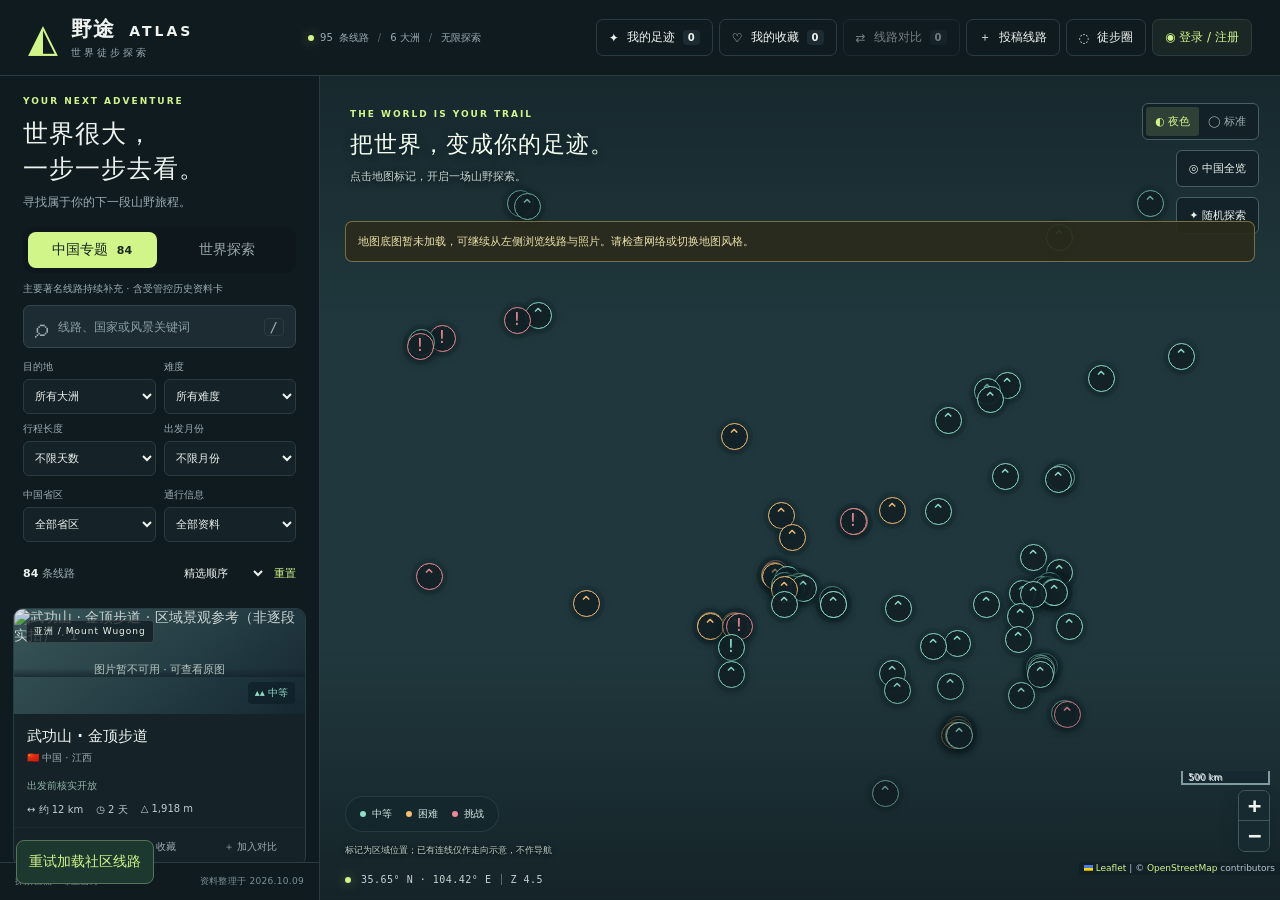
==== commit 43c775a8: "Expand domestic trails and add public user route submissions with GPX import" ====
--- a/web/index.html
+++ b/web/index.html
@@ -15,12 +15,13 @@
   <script src="comments.js" defer></script>
   <script src="social.js" defer></script>
   <script src="app.js" defer></script>
+  <script src="submissions.js" defer></script>
 </head>
 <body>
   <header class="topbar">
     <a class="brand" href="./" aria-label="野途世界徒步探索首页"><span class="brand-mark">◭</span><span>野途 <b>ATLAS</b><small>世界徒步探索</small></span></a>
     <div class="header-caption"><span class="live-dot"></span><span id="total-routes">71</span> 条线路 <span class="divider">/</span> 6 大洲 <span class="divider">/</span> 无限探索</div>
-    <div class="header-actions"><button id="completed-toggle" class="quiet" aria-pressed="false">✦ <span>我的足迹</span><b id="completed-count">0</b></button><button id="favorites-toggle" class="quiet" aria-pressed="false">♡ <span>我的收藏</span><b id="favorite-count">0</b></button><button id="compare-open" class="quiet" disabled>⇄ <span>线路对比</span><b id="compare-count">0</b></button><button id="social-open" class="quiet">◌ <span>徒步圈</span></button><button id="account-open" class="quiet account-button">◉ 登录 / 注册</button></div>
+    <div class="header-actions"><button id="completed-toggle" class="quiet" aria-pressed="false">✦ <span>我的足迹</span><b id="completed-count">0</b></button><button id="favorites-toggle" class="quiet" aria-pressed="false">♡ <span>我的收藏</span><b id="favorite-count">0</b></button><button id="compare-open" class="quiet" disabled>⇄ <span>线路对比</span><b id="compare-count">0</b></button><button id="submit-route-open" class="quiet">＋ <span>投稿线路</span></button><button id="social-open" class="quiet">◌ <span>徒步圈</span></button><button id="account-open" class="quiet account-button">◉ 登录 / 注册</button></div>
   </header>
   <main class="workspace">
     <aside class="catalog" aria-label="徒步线路目录">
@@ -56,7 +57,7 @@
     <p id="auth-message" class="auth-message" role="status" aria-live="polite"></p><p class="auth-help">本地账号 · 无需邮箱 · 登录有效期 7 天</p>
   </dialog>
   <dialog id="social-dialog" class="social-dialog" aria-labelledby="social-title"><div class="dialog-header"><div><span class="eyebrow">MEET FELLOW HIKERS</span><h2 id="social-title">徒步圈</h2></div><button id="social-close" class="icon-button" aria-label="关闭徒步圈">×</button></div><div id="social-content"></div><p id="social-status" role="status" aria-live="polite"></p></dialog>
-  <div id="toast" class="toast" role="status" aria-live="polite" hidden></div>
+  <dialog id="submit-route-dialog" class="social-dialog" aria-labelledby="submit-route-title"><div class="dialog-header"><h2 id="submit-route-title">分享你的徒步线路</h2><button id="submit-route-close" class="icon-button" aria-label="关闭线路投稿">×</button></div><p class="social-note">发布后，线路名称、位置、GPX 展示轨迹和经验将公开展示，并署名你的账号。请只分享有权公开的资料。</p><form id="submit-route-form" class="submit-route-form"></form><p id="submit-route-status" role="status" aria-live="polite"></p></dialog><button id="load-community-routes" class="load-community-routes" hidden>加载更多社区线路</button><div id="toast" class="toast" role="status" aria-live="polite" hidden></div>
   <noscript><div class="noscript">请启用浏览器 JavaScript 后探索地图。</div></noscript>
 </body>
 </html>
--- a/web/styles.css
+++ b/web/styles.css
@@ -32,3 +32,7 @@
 .route-card.is-completed{border-color:#ffd178;box-shadow:0 0 18px #ffd17820}.card-actions{flex-wrap:wrap;gap:5px}.card-actions button{flex:1;min-width:75px}.card-actions .lit,.detail-actions .lit{color:#ffd178;border-color:#ffd178;background:#ffd17818}.trail-marker.is-completed .marker-dot{background:#ffd178!important;color:#19261e!important;border-color:#fff0c2!important;box-shadow:0 0 8px #ffd178,0 0 22px #ffd17888}#completed-toggle[aria-pressed="true"]{color:#ffd178;background:#ffd17818}.detail-actions{flex-wrap:wrap;gap:8px}
 
 .social-dialog{width:min(620px,calc(100vw - 32px));max-height:85vh;overflow:auto;background:#142423;color:#e5ece5;border:1px solid #456153;border-radius:20px;padding:24px;box-sizing:border-box}.social-dialog::backdrop{background:#061211ba;backdrop-filter:blur(8px)}.social-profile{text-align:center;padding:20px 0}.social-avatar{width:64px;height:64px;border-radius:50%;background:linear-gradient(135deg,#d2f58a,#6ac9b7);color:#173328;display:grid;place-items:center;font-size:28px;margin:auto}.social-profile h3{font-size:24px;overflow-wrap:anywhere}.social-profile p,.social-note,#social-status,.social-empty{color:#a9bfb5;font-size:12px;line-height:1.8}.social-stats{display:flex;justify-content:center;gap:12px;flex-wrap:wrap}.social-button,.social-follow,.social-self,.social-more,.social-search button{font:inherit;background:#263e34;color:#d2f58a;border:1px solid #456153;border-radius:8px;padding:10px 14px;cursor:pointer}.social-follow{margin-top:20px;background:#d2f58a;color:#172721}.social-follow.following{background:#263e34;color:#d2f58a}.social-routes,.social-people{display:grid;gap:10px;margin:18px 0}.social-route,.social-person{font:inherit;font-size:13px;text-align:left;background:#1d322c;border:1px solid #425a4d;color:#e5ece5;padding:16px;border-radius:10px;cursor:pointer;line-height:1.8;overflow-wrap:anywhere}.social-route{color:#ffd178;border-color:#ffd17866}.social-route:hover,.social-person:hover{background:#304c3c}.social-search{display:flex;gap:8px;margin-top:20px}.social-search input{min-width:0;flex:1;background:#101e21;color:#e5ece5;border:1px solid #456153;border-radius:8px;padding:12px;font:inherit}.social-more{width:100%}.social-section-title{margin-bottom:8px}.comment-author{border:0;background:none;color:#d2f58a;font:inherit;font-weight:600;cursor:pointer;padding:0;overflow-wrap:anywhere}.comment-author:hover{text-decoration:underline}.social-dialog button:disabled{opacity:.5;cursor:wait}.header-actions{flex-wrap:wrap;gap:6px}@media(max-width:600px){.header-actions .quiet{padding:6px;font-size:11px}.social-dialog{padding:18px}}
+
+.submit-route-form{display:grid;grid-template-columns:1fr 1fr;gap:14px}.submit-route-form label{display:grid;gap:7px;font-size:12px;color:#b9d0c1}.submit-route-form label:has(textarea),.submit-route-form label:has(input[type=file]){grid-column:1/-1}.submit-route-form input,.submit-route-form textarea,.submit-route-form select{width:100%;box-sizing:border-box;padding:10px;background:#0f2023;color:#e5ece5;border:1px solid #456153;border-radius:8px;font:inherit}.submit-route-form textarea{resize:vertical}.submit-route-form .social-follow{grid-column:1/-1}.submission-author{padding:12px;background:#244037;border:1px solid #54745b;border-radius:10px;font-size:12px;margin-bottom:16px}.submission-author button{background:none;border:0;color:#d2f58a;font:inherit;text-decoration:underline;cursor:pointer}.submission-author p{color:#b5c9b9;font-size:11px;line-height:1.8}.load-community-routes{position:fixed;bottom:16px;left:16px;z-index:30;border:1px solid #54745b;border-radius:8px;background:#1d382e;color:#d2f58a;padding:12px;cursor:pointer}@media(max-width:600px){.submit-route-form{grid-template-columns:1fr}.topbar{height:auto;min-height:66px;padding-block:8px}.header-actions{justify-content:flex-end}}
+
+.header-actions{min-width:0}.header-actions .account-button{max-width:220px;overflow:hidden;text-overflow:ellipsis;white-space:nowrap}@media(max-width:600px){.header-actions .account-button{max-width:110px}.topbar .brand{flex-shrink:0}}
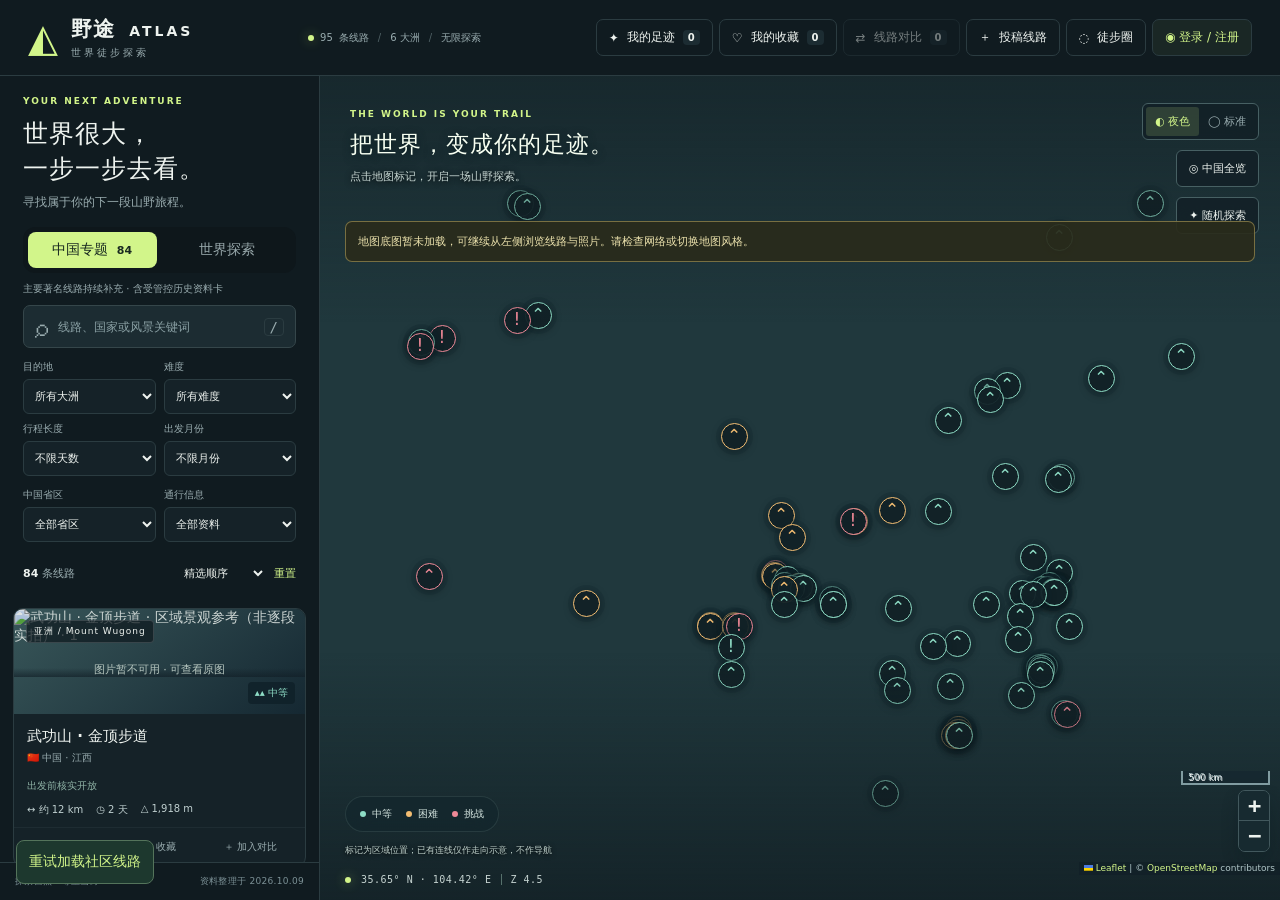
==== commit 34945530: "Add private daily visitors and page views dashboard" ====
--- a/web/index.html
+++ b/web/index.html
@@ -1,63 +1,65 @@
-<!doctype html>
-<html lang="zh-CN">
-<head>
-  <meta charset="utf-8">
-  <meta name="viewport" content="width=device-width,initial-scale=1">
-  <meta name="theme-color" content="#101b20">
-  <title>野途 ATLAS · 世界徒步探索</title>
-  <link rel="icon" href="data:image/svg+xml,%3Csvg xmlns='http://www.w3.org/2000/svg' viewBox='0 0 64 64'%3E%3Crect width='64' height='64' rx='16' fill='%23101b20'/%3E%3Cpath d='M8 48L28 15l9 16 7-9 13 26Z' fill='%23d2f58a'/%3E%3C/svg%3E">
-  <link rel="stylesheet" href="vendor/leaflet.css">
-  <link rel="stylesheet" href="styles.css">
-  <script src="vendor/leaflet.js" defer></script>
-  <script src="trails.js" defer></script>
-  <script src="china-trails.js" defer></script>
-  <script src="auth.js" defer></script>
-  <script src="comments.js" defer></script>
-  <script src="social.js" defer></script>
-  <script src="app.js" defer></script>
-  <script src="submissions.js" defer></script>
-</head>
-<body>
-  <header class="topbar">
-    <a class="brand" href="./" aria-label="野途世界徒步探索首页"><span class="brand-mark">◭</span><span>野途 <b>ATLAS</b><small>世界徒步探索</small></span></a>
-    <div class="header-caption"><span class="live-dot"></span><span id="total-routes">71</span> 条线路 <span class="divider">/</span> 6 大洲 <span class="divider">/</span> 无限探索</div>
-    <div class="header-actions"><button id="completed-toggle" class="quiet" aria-pressed="false">✦ <span>我的足迹</span><b id="completed-count">0</b></button><button id="favorites-toggle" class="quiet" aria-pressed="false">♡ <span>我的收藏</span><b id="favorite-count">0</b></button><button id="compare-open" class="quiet" disabled>⇄ <span>线路对比</span><b id="compare-count">0</b></button><button id="submit-route-open" class="quiet">＋ <span>投稿线路</span></button><button id="social-open" class="quiet">◌ <span>徒步圈</span></button><button id="account-open" class="quiet account-button">◉ 登录 / 注册</button></div>
-  </header>
-  <main class="workspace">
-    <aside class="catalog" aria-label="徒步线路目录">
-      <div class="catalog-head"><div class="eyebrow">YOUR NEXT ADVENTURE</div><h1>世界很大，<br>一步一步去看。</h1><p>寻找属于你的下一段山野旅程。</p>
-        <div class="scope-switch"><button id="scope-china" class="active" aria-pressed="true">中国专题 <b id="china-count">60</b></button><button id="scope-world" aria-pressed="false">世界探索</button></div><p class="catalog-note">主要著名线路持续补充 · 含受管控历史资料卡</p><div class="search-field"><span>⌕</span><input id="search" aria-label="搜索徒步线路" placeholder="线路、国家或风景关键词"><kbd>/</kbd></div>
-        <div class="filter-grid"><label>目的地<select id="continent"><option value="">所有大洲</option><option>亚洲</option><option>欧洲</option><option>非洲</option><option>北美洲</option><option>南美洲</option><option>大洋洲</option></select></label><label>难度<select id="difficulty"><option value="">所有难度</option><option value="2">中等 · 常规步道</option><option value="3">困难 · 山地穿越</option><option value="4">挑战 · 高海拔 / 暴露</option></select></label><label>行程长度<select id="duration"><option value="">不限天数</option><option value="short">1–3 天</option><option value="medium">4–7 天</option><option value="long">8 天以上</option></select></label><label>出发月份<select id="month"><option value="">不限月份</option></select></label></div>
-        <div class="filter-grid china-filters"><label>中国省区<select id="province"><option value="">全部省区</option></select></label><label>通行信息<select id="access"><option value="">全部资料</option><option value="planning">待核实 / 需许可</option><option value="restricted">受管控资料卡</option></select></label></div><div class="list-toolbar"><span><b id="result-count">12</b> 条线路</span><select id="sort" aria-label="线路排序"><option value="featured">精选顺序</option><option value="distance">距离从短到长</option><option value="altitude">海拔从低到高</option><option value="level">难度从低到高</option></select><button id="clear-filters" class="text-button">重置</button></div>
-      </div>
-      <div id="route-list" class="route-list"></div>
-      <footer class="catalog-footer"><span>探索自然 · 尊重山野</span><span>资料整理于 2026.10.09</span></footer>
-    </aside>
-    <section class="map-stage" aria-label="世界徒步地图">
-      <div id="map" aria-label="可拖动缩放的徒步路线地图"></div>
-      <div class="map-heading"><span class="eyebrow">THE WORLD IS YOUR TRAIL</span><h2 id="map-title">把世界，变成你的足迹。</h2><p id="map-subtitle">点击地图标记，开启一场山野探索。</p></div>
-      <div class="map-tools"><div class="map-style-group"><button id="style-dark" class="active" aria-pressed="true">◐ 夜色</button><button id="style-light" aria-pressed="false">◯ 标准</button></div><button id="world-view" title="返回世界视角">◎ 世界视角</button><button id="surprise" title="随机探索一条符合筛选条件的线路">✦ 随机探索</button></div>
-      <div id="map-network" class="network-banner" role="status" hidden>地图底图暂未加载，可继续从左侧浏览线路与照片。请检查网络或切换地图风格。</div>
-      <div class="map-legend"><span><i class="level-2"></i>中等</span><span><i class="level-3"></i>困难</span><span><i class="level-4"></i>挑战</span></div>
-      <div class="map-footnote">标记为区域位置；已有连线仅作走向示意，不作导航</div>
-      <div class="map-readout"><span class="live-dot"></span><span id="coordinates">20.00° N · 10.00° E</span><span id="zoom-readout">Z 2</span></div>
-      <div id="feature-card" class="feature-card"><div><span class="eyebrow">精选探索 / ALPINE CLASSIC</span><h3>环勃朗峰</h3><p>三个国家，一场穿越冰川与山村的旅程。</p></div><button id="feature-open" aria-label="探索环勃朗峰">↗</button></div>
-      <div id="tour-control" class="tour-control" hidden><button id="tour-play">▶ 漫游线路</button><input id="tour-progress" type="range" min="0" max="100" value="0" aria-label="线路漫游进度"><span id="tour-percent">0%</span><small>示意漫游</small></div>
-    </section>
-    <aside id="detail" class="detail-panel" aria-label="线路详情" hidden></aside>
-  </main>
-  <dialog id="compare-dialog" class="compare-dialog"><div class="dialog-header"><div><span class="eyebrow">FIND YOUR TRAIL</span><h2>哪条线路，更适合你？</h2></div><button class="icon-button" data-close="compare-dialog" aria-label="关闭线路对比">×</button></div><div id="compare-content"></div><p class="muted">难度是本站统一参考分级；里程、海拔与天数按所选路线版本比较。</p></dialog>
-  <dialog id="photo-dialog" class="photo-dialog"><button class="lightbox-close icon-button" data-close="photo-dialog" aria-label="关闭风景相册">×</button><div class="lightbox-image-wrap"><img id="lightbox-image" alt=""><div id="lightbox-error" hidden>照片暂时无法加载，请通过下方原图来源查看。</div></div><div class="lightbox-bar"><button id="photo-prev" class="icon-button" aria-label="上一张照片">←</button><div><strong id="lightbox-caption"></strong><p id="lightbox-credit"></p></div><button id="photo-next" class="icon-button" aria-label="下一张照片">→</button></div></dialog>
-  <dialog id="auth-dialog" class="auth-dialog" aria-labelledby="auth-title">
-    <div class="dialog-header"><div><span class="eyebrow">YOUR TRAIL · YOUR STORY</span><h2 id="auth-title">欢迎回到野途</h2></div><button id="auth-close" class="icon-button" aria-label="关闭账号窗口">×</button></div>
-    <p class="auth-intro">收藏下一段旅程，让每一次准备都有迹可循。</p>
-    <div id="auth-switches" class="auth-switches"><button id="auth-login-tab" type="button" class="active" aria-pressed="true">登录</button><button id="auth-register-tab" type="button" aria-pressed="false">注册新账号</button></div>
-    <form id="auth-form"><label>用户名<input id="auth-username" name="username" autocomplete="username" required minlength="3" maxlength="24" pattern="[A-Za-z0-9_\u4e00-\u9fff]{3,24}" placeholder="3–24 位中文、字母、数字或下划线"></label><label>密码<input id="auth-password" name="password" type="password" autocomplete="current-password" required maxlength="128" aria-describedby="auth-password-help"></label><p id="auth-password-help" class="auth-help">输入注册时设置的密码。</p><label id="auth-confirm-row" hidden>确认密码<input id="auth-confirm" type="password" autocomplete="new-password" maxlength="128"></label><button id="auth-submit" class="auth-submit" type="submit">登录，继续探索</button></form>
-    <div id="auth-account" hidden><div class="account-avatar">◭</div><h3 id="auth-name"></h3><p>收藏与装备清单已关联此账号，登录后会从本地数据库加载。</p><button id="auth-logout" class="auth-submit" type="button">退出登录</button></div>
-    <p id="auth-message" class="auth-message" role="status" aria-live="polite"></p><p class="auth-help">本地账号 · 无需邮箱 · 登录有效期 7 天</p>
-  </dialog>
-  <dialog id="social-dialog" class="social-dialog" aria-labelledby="social-title"><div class="dialog-header"><div><span class="eyebrow">MEET FELLOW HIKERS</span><h2 id="social-title">徒步圈</h2></div><button id="social-close" class="icon-button" aria-label="关闭徒步圈">×</button></div><div id="social-content"></div><p id="social-status" role="status" aria-live="polite"></p></dialog>
-  <dialog id="submit-route-dialog" class="social-dialog" aria-labelledby="submit-route-title"><div class="dialog-header"><h2 id="submit-route-title">分享你的徒步线路</h2><button id="submit-route-close" class="icon-button" aria-label="关闭线路投稿">×</button></div><p class="social-note">发布后，线路名称、位置、GPX 展示轨迹和经验将公开展示，并署名你的账号。请只分享有权公开的资料。</p><form id="submit-route-form" class="submit-route-form"></form><p id="submit-route-status" role="status" aria-live="polite"></p></dialog><button id="load-community-routes" class="load-community-routes" hidden>加载更多社区线路</button><div id="toast" class="toast" role="status" aria-live="polite" hidden></div>
-  <noscript><div class="noscript">请启用浏览器 JavaScript 后探索地图。</div></noscript>
-</body>
-</html>
+<!doctype html>
+<html lang="zh-CN">
+<head>
+  <meta charset="utf-8">
+  <meta name="viewport" content="width=device-width,initial-scale=1">
+  <meta name="theme-color" content="#101b20">
+  <title>野途 ATLAS · 世界徒步探索</title>
+  <link rel="icon" href="data:image/svg+xml,%3Csvg xmlns='http://www.w3.org/2000/svg' viewBox='0 0 64 64'%3E%3Crect width='64' height='64' rx='16' fill='%23101b20'/%3E%3Cpath d='M8 48L28 15l9 16 7-9 13 26Z' fill='%23d2f58a'/%3E%3C/svg%3E">
+  <link rel="stylesheet" href="vendor/leaflet.css">
+  <link rel="stylesheet" href="styles.css">
+  <script src="vendor/leaflet.js" defer></script>
+  <script src="trails.js" defer></script>
+  <script src="china-trails.js" defer></script>
+  <script src="auth.js" defer></script>
+  <script src="comments.js" defer></script>
+  <script src="social.js" defer></script>
+  <script src="route-photos.js" defer></script>
+  <script src="app.js" defer></script>
+  <script src="submissions.js" defer></script>
+</head>
+<body>
+  <header class="topbar">
+    <a class="brand" href="./" aria-label="野途世界徒步探索首页"><span class="brand-mark">◭</span><span>野途 <b>ATLAS</b><small>世界徒步探索</small></span></a>
+    <div class="header-caption"><span class="live-dot"></span><span id="total-routes">71</span> 条线路 <span class="divider">/</span> 6 大洲 <span class="divider">/</span> 无限探索</div>
+    <div class="header-actions"><button id="completed-toggle" class="quiet" aria-pressed="false">✦ <span>我的足迹</span><b id="completed-count">0</b></button><button id="favorites-toggle" class="quiet" aria-pressed="false">♡ <span>我的收藏</span><b id="favorite-count">0</b></button><button id="compare-open" class="quiet" disabled>⇄ <span>线路对比</span><b id="compare-count">0</b></button><button id="submit-route-open" class="quiet">＋ <span>投稿线路</span></button><button id="social-open" class="quiet">◌ <span>徒步圈</span></button><button id="photo-review-open" class="quiet" hidden>▧ 审核照片</button><button id="account-open" class="quiet account-button">◉ 登录 / 注册</button></div>
+  </header>
+  <main class="workspace">
+    <aside class="catalog" aria-label="徒步线路目录">
+      <div class="catalog-head"><div class="eyebrow">YOUR NEXT ADVENTURE</div><h1>世界很大，<br>一步一步去看。</h1><p>寻找属于你的下一段山野旅程。</p>
+        <div class="scope-switch"><button id="scope-china" class="active" aria-pressed="true">中国专题 <b id="china-count">60</b></button><button id="scope-world" aria-pressed="false">世界探索</button></div><p class="catalog-note">主要著名线路持续补充 · 含受管控历史资料卡</p><div class="search-field"><span>⌕</span><input id="search" aria-label="搜索徒步线路" placeholder="线路、国家或风景关键词"><kbd>/</kbd></div>
+        <div class="filter-grid"><label>目的地<select id="continent"><option value="">所有大洲</option><option>亚洲</option><option>欧洲</option><option>非洲</option><option>北美洲</option><option>南美洲</option><option>大洋洲</option></select></label><label>难度<select id="difficulty"><option value="">所有难度</option><option value="2">中等 · 常规步道</option><option value="3">困难 · 山地穿越</option><option value="4">挑战 · 高海拔 / 暴露</option></select></label><label>行程长度<select id="duration"><option value="">不限天数</option><option value="short">1–3 天</option><option value="medium">4–7 天</option><option value="long">8 天以上</option></select></label><label>出发月份<select id="month"><option value="">不限月份</option></select></label></div>
+        <div class="filter-grid china-filters"><label>中国省区<select id="province"><option value="">全部省区</option></select></label><label>通行信息<select id="access"><option value="">全部资料</option><option value="planning">待核实 / 需许可</option><option value="restricted">受管控资料卡</option></select></label></div><div class="list-toolbar"><span><b id="result-count">12</b> 条线路</span><select id="sort" aria-label="线路排序"><option value="featured">精选顺序</option><option value="distance">距离从短到长</option><option value="altitude">海拔从低到高</option><option value="level">难度从低到高</option></select><button id="clear-filters" class="text-button">重置</button></div>
+      </div>
+      <div id="route-list" class="route-list"></div>
+      <footer class="catalog-footer"><span>探索自然 · 尊重山野</span><span>资料整理于 2026.10.09</span></footer>
+    </aside>
+    <section class="map-stage" aria-label="世界徒步地图">
+      <div id="map" aria-label="可拖动缩放的徒步路线地图"></div>
+      <div class="map-heading"><span class="eyebrow">THE WORLD IS YOUR TRAIL</span><h2 id="map-title">把世界，变成你的足迹。</h2><p id="map-subtitle">点击地图标记，开启一场山野探索。</p></div>
+      <div class="map-tools"><div class="map-style-group"><button id="style-dark" class="active" aria-pressed="true">◐ 夜色</button><button id="style-light" aria-pressed="false">◯ 标准</button></div><button id="world-view" title="返回世界视角">◎ 世界视角</button><button id="surprise" title="随机探索一条符合筛选条件的线路">✦ 随机探索</button></div>
+      <div id="map-network" class="network-banner" role="status" hidden>地图底图暂未加载，可继续从左侧浏览线路与照片。请检查网络或切换地图风格。</div>
+      <div class="map-legend"><span><i class="level-2"></i>中等</span><span><i class="level-3"></i>困难</span><span><i class="level-4"></i>挑战</span></div>
+      <div class="map-footnote">标记为区域位置；已有连线仅作走向示意，不作导航</div>
+      <div class="map-readout"><span class="live-dot"></span><span id="coordinates">20.00° N · 10.00° E</span><span id="zoom-readout">Z 2</span></div>
+      <div id="feature-card" class="feature-card"><div><span class="eyebrow">精选探索 / ALPINE CLASSIC</span><h3>环勃朗峰</h3><p>三个国家，一场穿越冰川与山村的旅程。</p></div><button id="feature-open" aria-label="探索环勃朗峰">↗</button></div>
+      <div id="tour-control" class="tour-control" hidden><button id="tour-play">▶ 漫游线路</button><input id="tour-progress" type="range" min="0" max="100" value="0" aria-label="线路漫游进度"><span id="tour-percent">0%</span><small>示意漫游</small></div>
+    </section>
+    <aside id="detail" class="detail-panel" aria-label="线路详情" hidden></aside>
+  </main>
+  <dialog id="compare-dialog" class="compare-dialog"><div class="dialog-header"><div><span class="eyebrow">FIND YOUR TRAIL</span><h2>哪条线路，更适合你？</h2></div><button class="icon-button" data-close="compare-dialog" aria-label="关闭线路对比">×</button></div><div id="compare-content"></div><p class="muted">难度是本站统一参考分级；里程、海拔与天数按所选路线版本比较。</p></dialog>
+  <dialog id="photo-dialog" class="photo-dialog"><button class="lightbox-close icon-button" data-close="photo-dialog" aria-label="关闭风景相册">×</button><div class="lightbox-image-wrap"><img id="lightbox-image" alt=""><div id="lightbox-error" hidden>照片暂时无法加载，请通过下方原图来源查看。</div></div><div class="lightbox-bar"><button id="photo-prev" class="icon-button" aria-label="上一张照片">←</button><div><strong id="lightbox-caption"></strong><p id="lightbox-credit"></p></div><button id="photo-next" class="icon-button" aria-label="下一张照片">→</button></div></dialog>
+  <dialog id="auth-dialog" class="auth-dialog" aria-labelledby="auth-title">
+    <div class="dialog-header"><div><span class="eyebrow">YOUR TRAIL · YOUR STORY</span><h2 id="auth-title">欢迎回到野途</h2></div><button id="auth-close" class="icon-button" aria-label="关闭账号窗口">×</button></div>
+    <p class="auth-intro">收藏下一段旅程，让每一次准备都有迹可循。</p>
+    <div id="auth-switches" class="auth-switches"><button id="auth-login-tab" type="button" class="active" aria-pressed="true">登录</button><button id="auth-register-tab" type="button" aria-pressed="false">注册新账号</button></div>
+    <form id="auth-form"><label>用户名<input id="auth-username" name="username" autocomplete="username" required minlength="3" maxlength="24" pattern="[A-Za-z0-9_\u4e00-\u9fff]{3,24}" placeholder="3–24 位中文、字母、数字或下划线"></label><label>密码<input id="auth-password" name="password" type="password" autocomplete="current-password" required maxlength="128" aria-describedby="auth-password-help"></label><p id="auth-password-help" class="auth-help">输入注册时设置的密码。</p><label id="auth-confirm-row" hidden>确认密码<input id="auth-confirm" type="password" autocomplete="new-password" maxlength="128"></label><button id="auth-submit" class="auth-submit" type="submit">登录，继续探索</button></form>
+    <div id="auth-account" hidden><div class="account-avatar">◭</div><h3 id="auth-name"></h3><p>收藏与装备清单已关联此账号，登录后会从本地数据库加载。</p><button id="auth-logout" class="auth-submit" type="button">退出登录</button></div>
+    <p id="auth-message" class="auth-message" role="status" aria-live="polite"></p><p class="auth-help">本地账号 · 无需邮箱 · 登录有效期 7 天</p>
+  </dialog>
+  <dialog id="social-dialog" class="social-dialog" aria-labelledby="social-title"><div class="dialog-header"><div><span class="eyebrow">MEET FELLOW HIKERS</span><h2 id="social-title">徒步圈</h2></div><button id="social-close" class="icon-button" aria-label="关闭徒步圈">×</button></div><div id="social-content"></div><p id="social-status" role="status" aria-live="polite"></p></dialog>
+  <dialog id="submit-route-dialog" class="social-dialog" aria-labelledby="submit-route-title"><div class="dialog-header"><h2 id="submit-route-title">分享你的徒步线路</h2><button id="submit-route-close" class="icon-button" aria-label="关闭线路投稿">×</button></div><p class="social-note">发布后，线路名称、位置、GPX 展示轨迹和经验将公开展示，并署名你的账号。请只分享有权公开的资料。</p><form id="submit-route-form" class="submit-route-form"></form><p id="submit-route-status" role="status" aria-live="polite"></p></dialog><button id="load-community-routes" class="load-community-routes" hidden>加载更多社区线路</button><dialog id="photo-upload-dialog" class="social-dialog" aria-labelledby="photo-upload-title"><div class="dialog-header"><h2 id="photo-upload-title">上传线路实拍照片</h2><button id="photo-upload-close" class="icon-button" aria-label="关闭照片上传">×</button></div><p class="social-note">照片会去除位置等 EXIF 信息并压缩保存。待审核照片仅你本人及审核员可见；通过后公开展示照片、说明及用户名。基础文件检查不能识别照片是否涉黄、违法或与线路相关，需要人工审核。</p><form id="photo-upload-form" class="submit-route-form"><label>选择照片（JPEG / PNG / WebP，最大 8 MB）<input id="route-photo-file" type="file" accept="image/jpeg,image/png,image/webp" required></label><label>照片说明（拍摄地点、季节或经验）<textarea id="route-photo-caption" required minlength="2" maxlength="200" rows="3"></textarea></label><label class="photo-rights"><input id="route-photo-rights" type="checkbox" required>我有权公开这张照片，照片与当前线路相关，不含不宜公开的个人信息。</label><button type="submit" class="social-follow">提交审核</button></form><p id="photo-upload-status" role="status" aria-live="polite"></p></dialog><dialog id="photo-review-dialog" class="social-dialog" aria-labelledby="photo-review-title"><div class="dialog-header"><h2 id="photo-review-title">线路照片审核</h2><button id="photo-review-close" class="icon-button" aria-label="关闭照片审核">×</button></div><p class="social-note">请检查照片内容、线路关联、版权及隐私；通过会立即公开。疑似不适宜内容请拒绝并说明原因。</p><div id="photo-review-content"></div></dialog><dialog id="user-photo-dialog" class="social-dialog"><button id="user-photo-close" class="icon-button" aria-label="关闭用户照片">×</button><img id="user-photo-image" alt="用户上传的线路照片" style="width:100%;max-height:70vh;object-fit:contain"><p id="user-photo-caption"></p></dialog><div id="toast" class="toast" role="status" aria-live="polite" hidden></div>
+  <noscript><div class="noscript">请启用浏览器 JavaScript 后探索地图。</div></noscript>
+<script src="analytics.js" defer></script>
+</body>
+</html>
--- a/web/styles.css
+++ b/web/styles.css
@@ -34,5 +34,7 @@
 .social-dialog{width:min(620px,calc(100vw - 32px));max-height:85vh;overflow:auto;background:#142423;color:#e5ece5;border:1px solid #456153;border-radius:20px;padding:24px;box-sizing:border-box}.social-dialog::backdrop{background:#061211ba;backdrop-filter:blur(8px)}.social-profile{text-align:center;padding:20px 0}.social-avatar{width:64px;height:64px;border-radius:50%;background:linear-gradient(135deg,#d2f58a,#6ac9b7);color:#173328;display:grid;place-items:center;font-size:28px;margin:auto}.social-profile h3{font-size:24px;overflow-wrap:anywhere}.social-profile p,.social-note,#social-status,.social-empty{color:#a9bfb5;font-size:12px;line-height:1.8}.social-stats{display:flex;justify-content:center;gap:12px;flex-wrap:wrap}.social-button,.social-follow,.social-self,.social-more,.social-search button{font:inherit;background:#263e34;color:#d2f58a;border:1px solid #456153;border-radius:8px;padding:10px 14px;cursor:pointer}.social-follow{margin-top:20px;background:#d2f58a;color:#172721}.social-follow.following{background:#263e34;color:#d2f58a}.social-routes,.social-people{display:grid;gap:10px;margin:18px 0}.social-route,.social-person{font:inherit;font-size:13px;text-align:left;background:#1d322c;border:1px solid #425a4d;color:#e5ece5;padding:16px;border-radius:10px;cursor:pointer;line-height:1.8;overflow-wrap:anywhere}.social-route{color:#ffd178;border-color:#ffd17866}.social-route:hover,.social-person:hover{background:#304c3c}.social-search{display:flex;gap:8px;margin-top:20px}.social-search input{min-width:0;flex:1;background:#101e21;color:#e5ece5;border:1px solid #456153;border-radius:8px;padding:12px;font:inherit}.social-more{width:100%}.social-section-title{margin-bottom:8px}.comment-author{border:0;background:none;color:#d2f58a;font:inherit;font-weight:600;cursor:pointer;padding:0;overflow-wrap:anywhere}.comment-author:hover{text-decoration:underline}.social-dialog button:disabled{opacity:.5;cursor:wait}.header-actions{flex-wrap:wrap;gap:6px}@media(max-width:600px){.header-actions .quiet{padding:6px;font-size:11px}.social-dialog{padding:18px}}
 
 .submit-route-form{display:grid;grid-template-columns:1fr 1fr;gap:14px}.submit-route-form label{display:grid;gap:7px;font-size:12px;color:#b9d0c1}.submit-route-form label:has(textarea),.submit-route-form label:has(input[type=file]){grid-column:1/-1}.submit-route-form input,.submit-route-form textarea,.submit-route-form select{width:100%;box-sizing:border-box;padding:10px;background:#0f2023;color:#e5ece5;border:1px solid #456153;border-radius:8px;font:inherit}.submit-route-form textarea{resize:vertical}.submit-route-form .social-follow{grid-column:1/-1}.submission-author{padding:12px;background:#244037;border:1px solid #54745b;border-radius:10px;font-size:12px;margin-bottom:16px}.submission-author button{background:none;border:0;color:#d2f58a;font:inherit;text-decoration:underline;cursor:pointer}.submission-author p{color:#b5c9b9;font-size:11px;line-height:1.8}.load-community-routes{position:fixed;bottom:16px;left:16px;z-index:30;border:1px solid #54745b;border-radius:8px;background:#1d382e;color:#d2f58a;padding:12px;cursor:pointer}@media(max-width:600px){.submit-route-form{grid-template-columns:1fr}.topbar{height:auto;min-height:66px;padding-block:8px}.header-actions{justify-content:flex-end}}
-
-.header-actions{min-width:0}.header-actions .account-button{max-width:220px;overflow:hidden;text-overflow:ellipsis;white-space:nowrap}@media(max-width:600px){.header-actions .account-button{max-width:110px}.topbar .brand{flex-shrink:0}}
+
+.header-actions{min-width:0}.header-actions .account-button{max-width:220px;overflow:hidden;text-overflow:ellipsis;white-space:nowrap}@media(max-width:600px){.header-actions .account-button{max-width:110px}.topbar .brand{flex-shrink:0}}
+
+.photo-upload-history{margin-top:16px}.photo-history-row{border-bottom:1px solid #405348;padding:10px 0;display:flex;gap:10px;align-items:center;flex-wrap:wrap}.photo-history-row p{width:100%;font-size:12px;color:#cdb3a4}.photo-status-pending{color:#ffd178}.photo-status-approved{color:#d2f58a}.photo-status-rejected{color:#f5a2a2}.photo-review-card{border:1px solid #405348;padding:14px;border-radius:12px;margin:16px 0}.photo-review-card img{width:100%;max-height:350px;object-fit:contain}.photo-review-card textarea{display:block;width:100%;box-sizing:border-box;background:#142423;color:#e5ece5;border:1px solid #405348;margin:12px 0;padding:10px}.photo-review-card button{margin:0 8px 8px 0}.submit-route-form .photo-rights{grid-column:1/-1;display:flex;align-items:flex-start;line-height:1.8}.submit-route-form .photo-rights input{width:auto;margin-top:5px}
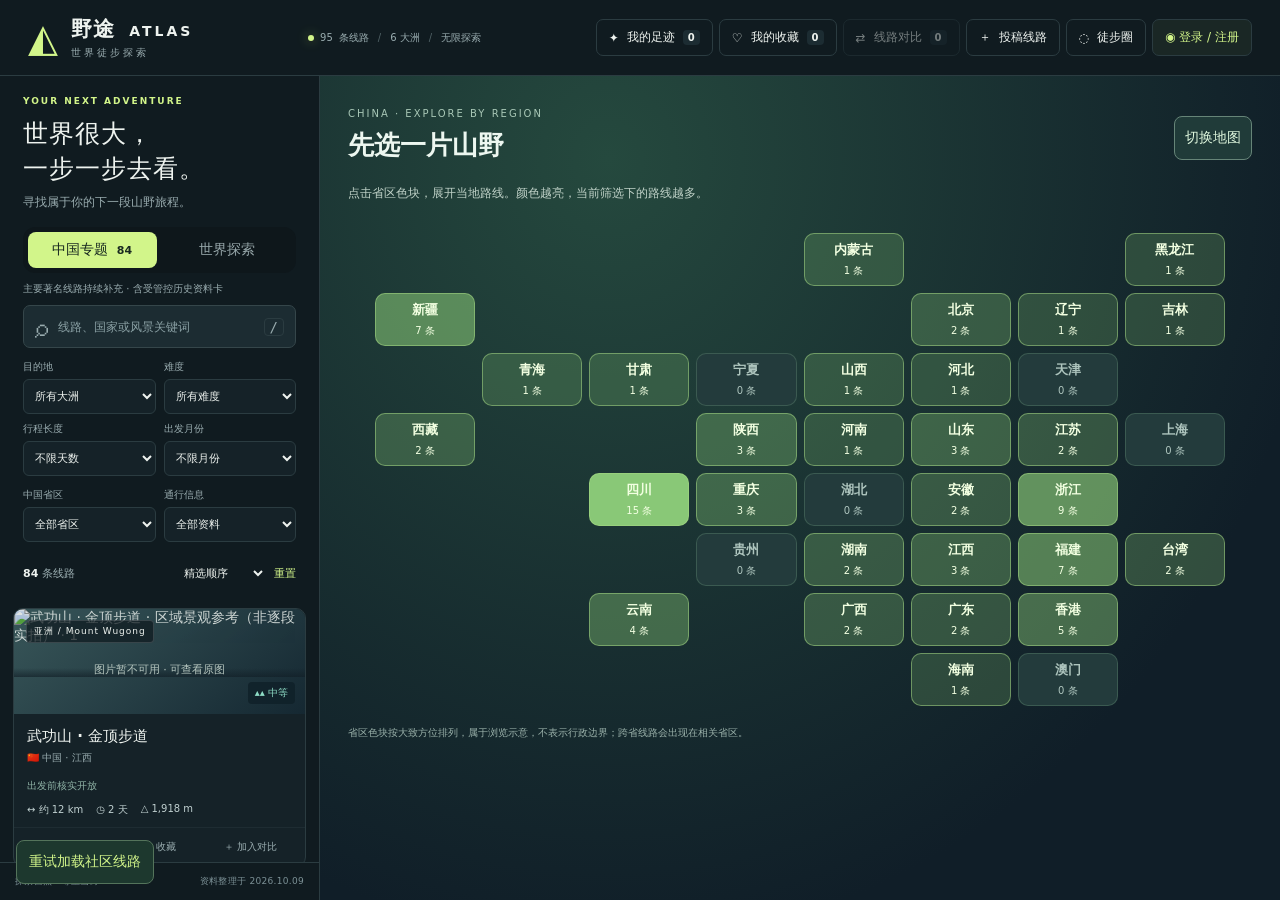
==== commit 4eae0816: "Add mobile-friendly province blocks and regional trail browsing" ====
--- a/web/index.html
+++ b/web/index.html
@@ -15,6 +15,7 @@
   <script src="comments.js" defer></script>
   <script src="social.js" defer></script>
   <script src="route-photos.js" defer></script>
+  <script src="regions.js" defer></script>
   <script src="app.js" defer></script>
   <script src="submissions.js" defer></script>
 </head>
--- a/web/styles.css
+++ b/web/styles.css
@@ -1,40 +1,42 @@
-:root{color-scheme:dark;--bg:#101b20;--panel:#152228;--raised:#1c2c32;--line:#2b3c41;--text:#eef3ef;--muted:#99acaf;--accent:#d2f58a;--medium:#8edcc5;--hard:#f3bd72;--challenge:#ef8997}
-*{box-sizing:border-box}body{margin:0;background:var(--bg);color:var(--text);font-family:Inter,"Segoe UI","Microsoft YaHei",system-ui,sans-serif;font-size:14px}button,input,select{font:inherit}button,a,input,select{-webkit-tap-highlight-color:transparent}button{cursor:pointer;color:inherit;transition:background .2s,transform .2s}button:disabled{opacity:.45;cursor:default}a{color:var(--accent);text-decoration:none}a:hover{text-decoration:underline}button:focus-visible,a:focus-visible,input:focus-visible,select:focus-visible{outline:2px solid var(--accent);outline-offset:3px}button:hover:not(:disabled){filter:brightness(1.12)}button:active:not(:disabled){transform:translateY(1px)}[hidden]{display:none!important}::-webkit-scrollbar{width:5px;height:5px}::-webkit-scrollbar-thumb{background:#42565b;border-radius:5px}::selection{background:var(--accent);color:var(--bg)}
-.topbar{height:76px;display:flex;align-items:center;justify-content:space-between;padding:0 28px;border-bottom:1px solid var(--line);gap:20px;background:var(--bg);position:relative;z-index:20}.brand{display:flex;align-items:center;gap:12px;color:var(--text);font-size:21px;font-weight:650;letter-spacing:1px}.brand:hover{text-decoration:none}.brand-mark{font-size:39px;color:var(--accent);line-height:1}.brand b{font-size:14px;letter-spacing:3px;margin-left:6px}.brand small{display:block;font-size:10px;color:var(--muted);font-weight:400;letter-spacing:3px;margin-top:3px}.header-caption{display:flex;align-items:center;gap:10px;color:var(--muted);font-size:12px}.live-dot{height:6px;width:6px;border-radius:50%;background:var(--accent);display:inline-block;box-shadow:0 0 12px #d2f56677;flex-shrink:0}.divider{margin:0 8px;color:#516367}.header-actions{display:flex;gap:8px}.quiet{border:1px solid var(--line);background:transparent;padding:9px 12px;border-radius:7px;display:flex;align-items:center;gap:8px;font-size:12px}.quiet b{font-size:10px;border-radius:4px;background:var(--raised);padding:2px 5px}.quiet[aria-pressed=true]{background:#d2f58a16;border-color:#d2f58a66;color:var(--accent)}
-.workspace{display:grid;grid-template-columns:340px minmax(0,1fr);height:calc(100dvh - 76px);min-height:540px;position:relative;overflow:hidden}.catalog{z-index:10;border-right:1px solid var(--line);display:flex;flex-direction:column;background:var(--bg);min-height:0}.catalog-head{padding:25px 23px 12px}.eyebrow{font-size:9px;font-weight:650;letter-spacing:2px;color:var(--accent)}h1{font-size:28px;font-weight:550;line-height:1.5;letter-spacing:1px;margin:12px 0 8px}.catalog-head>p{font-size:12px;color:var(--muted);margin:0 0 22px}.search-field{display:flex;align-items:center;border:1px solid #35464a;border-radius:7px;background:var(--raised);height:43px;padding:0 11px;gap:8px}.search-field>span{font-size:26px;color:var(--muted)}.search-field input{color:var(--text);width:100%;background:none;border:0;outline:none;font-size:12px;min-width:0}.search-field:focus-within{border-color:var(--accent)}input::placeholder{color:#8aa0a4}.search-field kbd{color:var(--muted);border:1px solid var(--line);border-radius:4px;padding:0 5px}.filter-grid{display:grid;grid-template-columns:1fr 1fr;gap:10px;margin:15px 0}.filter-grid label{font-size:10px;color:var(--muted)}select{color:var(--text);border:1px solid var(--line);border-radius:6px;background:var(--panel);width:100%;padding:9px 7px;font-size:11px;margin-top:5px;cursor:pointer}.list-toolbar{display:flex;align-items:center;gap:8px;color:var(--muted);font-size:11px;padding-top:7px}.list-toolbar b{color:var(--text)}.list-toolbar select{width:auto;max-width:135px;margin:0 0 0 auto;border:0;background:transparent;padding:5px 0}.text-button{background:transparent;color:var(--accent);border:0;font-size:11px;padding:5px 0}.route-list{overflow:auto;flex:1;padding:0 13px 15px;scroll-behavior:smooth}.route-card{background:var(--panel);border:1px solid var(--line);border-radius:10px;margin:10px 0;overflow:hidden;transition:border-color .25s,transform .25s}.route-card:hover{border-color:#6b837e;transform:translateY(-2px)}.route-card.selected{border-color:var(--accent);box-shadow:0 0 0 1px #d2f58a22}.card-open{width:100%;padding:0;text-align:left;border:0;display:block;background:transparent}.card-image{height:112px;position:relative;overflow:hidden;background:linear-gradient(140deg,#385659,#152832)}.card-image img{width:100%;height:100%;object-fit:cover;transition:transform .7s;opacity:.83}.route-card:hover .card-image img{transform:scale(1.055)}.card-image:after{content:'';position:absolute;inset:0;background:linear-gradient(transparent 40%,#111e26a6)}.card-continent{position:absolute;z-index:1;left:12px;top:11px;background:#101b20bb;padding:4px 7px;border:1px solid #ffffff26;border-radius:4px;font-size:9px;letter-spacing:1px}.card-level{position:absolute;z-index:1;right:10px;bottom:10px;background:#102129dc;padding:4px 7px;border-radius:4px;font-size:10px}.level-2{color:var(--medium)}.level-3{color:var(--hard)}.level-4{color:var(--challenge)}.card-body{padding:13px 13px 10px}.card-body h3{font-size:15px;font-weight:550;margin:0 0 5px}.card-country{font-size:10px;color:var(--muted);margin:0 0 11px}.card-metrics{display:flex;gap:13px;color:#c0d0d0;font-size:10px}.card-actions{border-top:1px solid #2b3c4166;display:flex;align-items:center;padding:5px 12px;gap:10px}.card-actions button{border:0;background:transparent;font-size:10px;padding:7px 0;color:var(--muted)}.card-actions button:last-child{margin-left:auto}.card-actions button.on{color:var(--accent)}.catalog-footer{border-top:1px solid var(--line);display:flex;justify-content:space-between;color:#7d9297;font-size:9px;padding:12px 15px;letter-spacing:.3px}.empty-state{padding:40px 20px;text-align:center;color:var(--muted);line-height:1.8}.empty-state strong{font-size:17px;color:var(--text);display:block}.empty-state button{padding:10px 20px;background:var(--accent);color:var(--bg);border:0;border-radius:6px;margin-top:12px}
-.map-stage{position:relative;min-width:0;background:#20383d;overflow:hidden}#map{height:100%;width:100%;background:#20383d}.map-stage:before{pointer-events:none;position:absolute;z-index:450;inset:0;content:'';background:linear-gradient(#101b2088,transparent 30%,transparent 70%,#101b20b3)}.map-heading{position:absolute;z-index:500;top:28px;left:30px;pointer-events:none}.map-heading h2{font-size:23px;font-weight:450;letter-spacing:1px;margin:9px 0;color:#f7fff1;text-shadow:0 2px 9px #051a1e}.map-heading p{font-size:11px;margin:0;color:#c8d8d4;text-shadow:0 1px 6px black}.map-tools{position:absolute;z-index:550;right:21px;top:27px;display:flex;flex-direction:column;gap:10px;align-items:flex-end}.map-tools>button,.map-style-group{background:#132128eb;backdrop-filter:blur(12px);border:1px solid #476063;border-radius:6px}.map-tools>button{padding:10px 12px;font-size:11px}.map-style-group{display:flex;padding:3px}.map-style-group button{background:transparent;border:0;border-radius:3px;padding:7px 9px;font-size:11px;color:var(--muted)}.map-style-group button.active{background:#d2f58a25;color:var(--accent)}.night-map .leaflet-tile-pane{filter:invert(.93) hue-rotate(165deg) saturate(.32) brightness(.72)}.leaflet-container{font-family:inherit}.leaflet-control-zoom{border:1px solid #42585d!important;border-radius:7px!important;overflow:hidden;box-shadow:0 8px 16px #08191d44!important}.leaflet-control-zoom a{background:#172a30!important;color:var(--text)!important;border-color:#42585d!important}.leaflet-bottom.leaflet-right{bottom:25px}.leaflet-control-attribution{background:#132128de!important;color:#b1c7c9!important;font-size:9px!important;max-width:100%}.leaflet-control-attribution a{color:var(--accent)}.leaflet-control-scale-line{background:#162830d9;color:#b1c7c9;border-color:#819ca1;font-size:9px}.leaflet-tooltip{background:#15272eed;border:1px solid #577778;color:#edf7f0;box-shadow:0 5px 20px #0005;border-radius:6px;padding:7px 10px;font-size:11px}.leaflet-tooltip:before{display:none}.trail-marker{background:none;border:0}.marker-dot{width:27px;height:27px;border-radius:50%;display:flex;align-items:center;justify-content:center;border:1px solid var(--marker-color);color:var(--marker-color);background:#112126f0;box-shadow:0 0 0 5px #12282e44,0 2px 10px #0006;transition:transform .25s,box-shadow .25s;font-size:17px}.trail-marker:hover .marker-dot{transform:scale(1.25);box-shadow:0 0 0 9px #b1ec9b22}.trail-marker.is-selected .marker-dot{background:var(--accent);color:#173222;border-color:var(--accent);animation:markerPulse 2.2s infinite}.route-flow{stroke-dasharray:12 9;animation:trailFlow 1.8s linear infinite}.map-legend{position:absolute;bottom:68px;left:25px;z-index:500;display:flex;gap:14px;background:#14272dc9;border:1px solid #4a62635c;border-radius:30px;backdrop-filter:blur(12px);padding:10px 14px;font-size:10px;color:#d4e4df}.map-legend span{display:flex;align-items:center;gap:6px}.map-legend i{display:inline-block;width:6px;height:6px;border-radius:50%;background:currentColor}.map-footnote{position:absolute;bottom:43px;left:25px;font-size:9px;color:#becfc9;z-index:500;text-shadow:0 1px 5px black}.map-readout{position:absolute;bottom:15px;left:25px;z-index:500;display:flex;gap:10px;align-items:center;font-family:Consolas,monospace;font-size:10px;letter-spacing:.5px;color:#c5d3d0}.map-readout>span:last-child{padding-left:8px;border-left:1px solid #56716c}.feature-card{position:absolute;bottom:125px;left:26px;z-index:500;width:355px;max-width:calc(100% - 52px);background:linear-gradient(115deg,#19312eea,#1a2a35ed);border:1px solid #60796777;border-radius:10px;backdrop-filter:blur(16px);padding:18px;display:flex;gap:15px;align-items:center;box-shadow:0 10px 40px #0004}.feature-card h3{font-size:24px;font-weight:500;margin:7px 0}.feature-card p{font-size:10px;color:#b2c8c0;margin:0;line-height:1.6}.feature-card button{background:var(--accent);color:#1b3322;border:0;border-radius:50%;width:39px;height:39px;flex-shrink:0;font-size:22px;margin-left:auto}.network-banner{position:absolute;z-index:600;top:145px;left:25px;right:25px;border:1px solid #bdab6288;background:#2a2b1be8;border-radius:7px;padding:12px;font-size:11px;color:#ece2ad}.tour-control{position:absolute;z-index:550;left:25px;right:25px;bottom:112px;display:flex;align-items:center;gap:13px;padding:12px 16px;background:#172a2eeb;border:1px solid #5c786e77;backdrop-filter:blur(14px);border-radius:9px;max-width:650px}.tour-control button{border:0;background:var(--accent);color:#173123;padding:9px 12px;border-radius:5px;font-size:11px;white-space:nowrap}.tour-control input{flex:1;min-width:30px;accent-color:var(--accent);cursor:pointer}.tour-control span{font-size:11px;color:var(--accent);width:34px;text-align:right}.tour-control small{font-size:9px;color:var(--muted);white-space:nowrap}.traveler{background:var(--accent);box-shadow:0 0 0 7px #d2f58a30,0 0 26px #d2f58a88;border-radius:50%;border:2px solid #fff;height:12px;width:12px}
-.workspace.has-detail{grid-template-columns:340px minmax(0,1fr) 440px}.detail-panel{z-index:15;background:var(--panel);border-left:1px solid #496061;overflow-y:auto;min-height:0;animation:detailIn .35s ease}.detail-hero{height:245px;position:relative;background:linear-gradient(145deg,#496362,#22383b);overflow:hidden}.detail-hero>img{width:100%;height:100%;object-fit:cover;animation:imageReveal .6s ease}.detail-hero:after{content:'';position:absolute;inset:0;background:linear-gradient(#09141744,transparent 35%,#152228)}.detail-hero-title{position:absolute;z-index:2;left:25px;bottom:21px;right:25px}.detail-hero-title h2{font-size:28px;font-weight:550;line-height:1.3;margin:9px 0 6px}.detail-hero-title p{font-size:11px;color:#d1ded4;margin:0}.detail-close{position:absolute;z-index:3;top:15px;right:15px}.icon-button{height:34px;min-width:34px;border:1px solid #82948b55;background:#13252bcc;color:var(--text);border-radius:50%;font-size:22px;display:flex;align-items:center;justify-content:center}.hero-gallery{position:absolute;z-index:3;top:16px;left:17px;border:1px solid #ffffff55;border-radius:5px;background:#102025c9;padding:7px 10px;font-size:10px}.detail-main{padding:0 25px 26px}.detail-meta{display:flex;flex-wrap:wrap;align-items:center;gap:8px;font-size:11px}.tag{font-size:10px;color:var(--muted);border:1px solid #405557;border-radius:4px;padding:3px 6px}.badge{display:inline-flex;align-items:center;gap:4px;font-size:11px;border:1px solid currentColor;border-radius:4px;padding:3px 6px}.detail-subtitle{font-size:14px;line-height:1.8;color:#dce6d7;margin:16px 0}.detail-stats{display:grid;grid-template-columns:1fr 1fr;border:1px solid var(--line);border-radius:8px;overflow:hidden;margin:18px 0}.detail-stats>div{padding:14px;background:#182a2e;border-bottom:1px solid var(--line);border-right:1px solid var(--line)}.detail-stats>div:nth-child(2n){border-right:0}.detail-stats>div:nth-last-child(-n+2){border-bottom:0}.detail-stats small{display:block;color:var(--muted);font-size:10px;margin-bottom:7px}.detail-stats strong{font-size:14px;font-weight:500;color:#eaf3dc;line-height:1.7}.detail-actions{display:flex;gap:7px;margin:14px 0 22px}.detail-actions button{flex:1;border:1px solid #455c58;border-radius:6px;background:transparent;padding:10px 5px;font-size:11px}.detail-actions button:first-child{color:var(--accent)}.detail-actions button.on{background:#d2f58a19;border-color:var(--accent);color:var(--accent)}.detail-tabs{display:flex;position:sticky;top:0;background:var(--panel);z-index:5;border-bottom:1px solid var(--line);gap:22px;margin:0 -25px;padding:0 25px}.detail-tabs button{border:0;border-bottom:2px solid transparent;background:none;font-size:12px;color:var(--muted);padding:14px 0}.detail-tabs button.active{color:var(--accent);border-bottom-color:var(--accent)}.tab-pane{padding-top:20px}.section-label{display:flex;align-items:center;justify-content:space-between;margin:0 0 12px;font-size:13px;font-weight:550}.tab-pane p{font-size:12px;line-height:1.9;color:#b2c5c7;margin:0 0 17px}.detail-section{margin-bottom:25px}.highlights{padding:0;list-style:none;margin:0}.highlights li{font-size:12px;padding:8px 0;display:flex;gap:10px;line-height:1.6;color:#b4c7c3}.highlights li:before{content:'✦';color:var(--accent)}.season-strip{display:grid;grid-template-columns:repeat(12,1fr);gap:3px}.season-month{font-size:9px;padding:9px 0;text-align:center;border-radius:4px;background:var(--raised);color:#71888b}.season-month.in-season{background:#d2f58a23;color:var(--accent);border:1px solid #d2f58a55}.season-note{font-size:10px!important;margin-top:9px!important;color:var(--muted)!important}.photo-grid{display:grid;grid-template-columns:1fr 1fr;gap:8px}.photo-grid.one{grid-template-columns:1fr}.photo-tile{position:relative;overflow:hidden;border:1px solid #496365;border-radius:7px;padding:0;height:115px;background:#30494e}.photo-tile img{width:100%;height:100%;object-fit:cover;transition:transform .5s}.photo-tile:hover img{transform:scale(1.08)}.photo-tile:after{position:absolute;inset:0;content:'';background:linear-gradient(transparent,#091a20b0)}.photo-tile span{position:absolute;z-index:1;bottom:8px;left:9px;right:8px;font-size:10px;text-align:left;line-height:1.5}.image-failed{opacity:0}.photo-credits{font-size:9px!important;color:#82999b!important;line-height:1.6!important;margin-top:9px!important}.photo-credits a{color:#aac7bb}.info-grid{display:grid;gap:12px}.info-row{border-bottom:1px solid var(--line);padding-bottom:11px}.info-row strong{display:block;font-size:11px;margin-bottom:5px;color:#d2e1d2}.info-row span{font-size:11px;line-height:1.8;color:#9db8b8;display:block}.notice{background:#efbc7210;border:1px solid #f3bd7238;border-left:3px solid var(--hard);padding:13px 14px;border-radius:4px}.notice h3{color:var(--hard);font-size:12px;margin:0 0 7px}.notice p{font-size:11px;margin:0;line-height:1.8}.source-links{display:flex;flex-direction:column;gap:8px;font-size:11px}.source-links a:after{content:' ↗'}.reference-note{font-size:10px!important;margin-top:13px!important;color:#82999b!important}.timeline{list-style:none;padding:0;margin:0}.timeline li{position:relative;margin-left:7px;border-left:1px solid #5b7870;padding:0 0 25px 24px}.timeline li:last-child{border-left-color:transparent}.timeline li:before{content:'';position:absolute;left:-5px;top:3px;width:9px;height:9px;border:2px solid var(--accent);background:var(--panel);border-radius:50%}.timeline strong{color:var(--accent);font-size:11px}.timeline p{margin:6px 0 0;font-size:12px}.gear-progress{display:flex;align-items:center;justify-content:space-between;font-size:11px;margin-bottom:13px;color:var(--muted)}.gear-track{height:4px;background:#2b4144;border-radius:5px;margin-bottom:17px}.gear-track>div{height:100%;background:var(--accent);transition:width .3s;border-radius:5px}.gear-list label{display:flex;align-items:center;gap:11px;padding:12px 10px;border:1px solid var(--line);border-radius:5px;margin-bottom:8px;color:#c4d2cc;font-size:12px;cursor:pointer}.gear-list label:has(input:checked){color:#91a49d;background:#d2f58a08}.gear-list input{accent-color:var(--accent);width:15px;height:15px}.gear-list label:has(input:checked) span{text-decoration:line-through}.gear-disclaimer{font-size:10px!important;color:var(--muted)!important;margin-top:15px!important}.download-plan{border:0;border-radius:6px;background:var(--accent);color:#183022;padding:11px 16px;font-size:12px;width:100%;margin-top:8px}
-dialog{color:var(--text);background:var(--panel);border:1px solid #526a64;border-radius:14px;padding:26px;box-shadow:0 30px 120px #0008}dialog::backdrop{background:#061118b8;backdrop-filter:blur(8px)}.dialog-header{display:flex;align-items:center;justify-content:space-between;gap:20px;margin-bottom:24px}.dialog-header h2{font-size:22px;font-weight:500;margin:9px 0}.compare-dialog{width:min(880px,94vw);max-height:88dvh}.comparison-scroll{overflow:auto}.comparison-table{width:100%;border-collapse:collapse;font-size:12px;min-width:500px}.comparison-table th,.comparison-table td{text-align:left;vertical-align:top;padding:14px 12px;border-bottom:1px solid #31484c;line-height:1.7}.comparison-table th{color:var(--muted);font-weight:400;width:105px}.comparison-table thead td{color:var(--accent);font-size:15px;font-weight:500}.comparison-table td small{color:var(--muted);font-size:10px;display:block;margin-top:5px}.compare-remove{font-size:10px;color:var(--muted);border:0;background:none;margin-top:9px;padding:0}.altitude-bar{height:4px;background:#294441;border-radius:4px;margin-top:8px}.altitude-bar div{height:100%;background:var(--accent);border-radius:4px}.muted{color:var(--muted);font-size:10px;line-height:1.8;margin-top:18px}.photo-dialog{padding:0;width:min(1000px,95vw);max-height:92dvh;overflow:hidden;background:#0f1b20;border:1px solid #698276}.lightbox-image-wrap{height:min(66dvh,650px);display:flex;align-items:center;justify-content:center;background:#0b1418;position:relative}.lightbox-image-wrap img{height:100%;width:100%;object-fit:contain}.lightbox-close{position:absolute;right:16px;top:16px;z-index:5;background:#13252bda}.lightbox-bar{display:flex;align-items:center;gap:20px;padding:20px 24px}.lightbox-bar>div{flex:1;min-width:0}.lightbox-bar strong{font-size:14px;font-weight:500}.lightbox-bar p{font-size:10px;color:var(--muted);line-height:1.8;margin:6px 0 0}.lightbox-bar a{color:var(--accent)}#lightbox-error{position:absolute;color:var(--muted);padding:20px;text-align:center;font-size:12px}.toast{position:fixed;z-index:3000;bottom:27px;left:50%;transform:translateX(-50%);padding:12px 20px;border:1px solid #789769;background:#20382ef2;backdrop-filter:blur(15px);color:#e8f7d2;border-radius:8px;box-shadow:0 12px 45px #0005;font-size:12px;max-width:90vw}.noscript{position:fixed;top:100px;left:50%;transform:translateX(-50%);z-index:5000;background:#743722;padding:20px}
-@keyframes trailFlow{to{stroke-dashoffset:-42}}@keyframes markerPulse{50%{box-shadow:0 0 0 10px #d2f58a19,0 0 25px #d2f58a44}}@keyframes detailIn{from{opacity:0;transform:translateX(18px)}to{opacity:1;transform:translateX(0)}}@keyframes imageReveal{from{transform:scale(1.04)}to{transform:scale(1)}}
-@media(min-width:1700px){.workspace{grid-template-columns:360px minmax(0,1fr)}.workspace.has-detail{grid-template-columns:360px minmax(0,1fr) 475px}.catalog-head{padding-left:27px;padding-right:27px}.detail-hero{height:280px}}
-@media(max-width:1300px){.workspace.has-detail{grid-template-columns:320px minmax(0,1fr) 400px}.workspace{grid-template-columns:320px minmax(0,1fr)}.has-detail .map-heading{left:20px;top:24px;right:15px}.has-detail .map-heading h2{font-size:18px}.has-detail .map-tools{top:120px}.has-detail .tour-control{left:15px;right:15px;gap:8px;padding:9px}.has-detail .tour-control small{display:none}.header-caption{font-size:10px;gap:6px}.divider{margin:0 3px}}
-@media(max-width:1050px){.header-caption{display:none}.workspace.has-detail,.workspace{grid-template-columns:300px minmax(0,1fr)}.detail-panel{position:absolute;right:0;top:0;bottom:0;width:390px;max-width:calc(100% - 300px);box-shadow:-12px 0 50px #0005}.has-detail .map-tools{display:none}.has-detail .map-heading,.has-detail .map-legend,.has-detail .map-footnote,.has-detail .map-readout{display:none}.has-detail .tour-control{z-index:16;right:405px;left:12px;bottom:40px;flex-direction:column;max-width:140px}.has-detail .tour-control input{width:100%}.has-detail .tour-control small{display:block}.catalog-head{padding:20px 17px 10px}h1{font-size:25px}.card-image{height:105px}.map-heading h2{font-size:20px}.map-tools{top:120px}}
-@media(max-width:760px){.topbar{height:66px;padding:0 14px;gap:8px}.brand{font-size:17px;gap:7px}.brand-mark{font-size:30px}.brand b{font-size:11px}.brand small{font-size:8px}.header-actions{gap:5px}.quiet{padding:8px 9px;gap:5px;font-size:12px}.quiet span{font-size:10px}.workspace,.workspace.has-detail{height:calc(100dvh - 66px);min-height:500px;grid-template-columns:260px minmax(0,1fr)}.catalog-head{padding:17px 13px 10px}h1{font-size:22px}.eyebrow{font-size:8px}.search-field kbd{display:none}.filter-grid{gap:7px}.filter-grid select{font-size:10px}.list-toolbar select{max-width:107px;font-size:10px}.route-list{padding:0 9px 10px}.card-body{padding:10px}.card-body h3{font-size:13px}.card-image{height:95px}.card-metrics{gap:7px;font-size:9px}.catalog-footer{font-size:8px;padding:10px;flex-wrap:wrap;gap:5px}.map-heading{top:23px;left:15px;right:12px}.map-heading h2{font-size:18px}.map-heading p{font-size:10px;line-height:1.7}.map-tools{right:12px;top:125px}.map-tools>button{font-size:10px}.feature-card{left:12px;max-width:calc(100% - 24px);padding:14px;bottom:155px}.feature-card h3{font-size:21px}.feature-card p{font-size:9px}.feature-card .eyebrow{font-size:7px;letter-spacing:1px}.map-legend{left:12px;bottom:85px;gap:9px;font-size:9px;padding:9px}.map-footnote{left:12px;right:12px;bottom:53px;font-size:8px;line-height:1.6}.map-readout{left:12px;font-size:8px;bottom:26px;gap:5px}.detail-panel{width:400px;max-width:calc(100% - 260px)}.detail-main{padding:0 17px 20px}.detail-tabs{margin:0 -17px;padding:0 17px;gap:16px}.detail-hero-title{left:17px}.detail-hero-title h2{font-size:23px}.detail-stats strong{font-size:12px}.detail-stats>div{padding:10px}.has-detail .tour-control{display:none}.network-banner{top:270px;left:12px;right:12px}}
-@media(max-width:580px){.workspace,.workspace.has-detail{display:flex;flex-direction:column;height:auto;min-height:0;overflow:visible}.map-stage{order:-1;height:47dvh;min-height:330px}.map-heading h2{font-size:20px}.map-tools{top:20px;right:12px;gap:7px}.map-heading{max-width:60%;top:20px}.map-heading p{max-width:190px}.feature-card{display:none}.map-legend{bottom:65px}.map-footnote{bottom:39px}.map-readout{bottom:18px}.leaflet-bottom.leaflet-right{bottom:0}.leaflet-control-attribution{font-size:8px!important}.catalog{border-right:0}.catalog-head{padding:22px 18px 14px}h1{font-size:24px}h1 br{display:none}.catalog-head>p{margin-bottom:15px}.filter-grid{grid-template-columns:repeat(4,1fr);gap:7px}.route-list{overflow:visible;display:grid;grid-template-columns:1fr 1fr;gap:10px;padding:0 12px 15px}.route-card{margin:0}.card-metrics{flex-wrap:wrap;gap:6px}.card-image{height:115px}.card-body{min-height:93px}.catalog-footer{font-size:9px}.detail-panel{position:fixed;top:66px;bottom:0;width:100%;max-width:100%;z-index:25;border-left:0;border-radius:12px 12px 0 0;box-shadow:0 -12px 50px #0007}.detail-hero{height:265px}.detail-main{padding:0 22px 28px}.detail-tabs{margin:0 -22px;padding:0 22px;gap:28px}.detail-hero-title{left:22px}.detail-hero-title h2{font-size:28px}.detail-stats strong{font-size:15px}.detail-stats>div{padding:14px}.photo-tile{height:140px}.has-detail .map-heading,.has-detail .map-legend,.has-detail .map-footnote,.has-detail .map-readout{display:block}.empty-state{grid-column:1/-1}.lightbox-bar{gap:10px;padding:15px}.lightbox-bar strong{font-size:12px}.compare-dialog{padding:18px}.dialog-header h2{font-size:19px}.header-actions .quiet span{display:none}.quiet b{padding:2px 4px}.network-banner{top:170px}.search-field input{font-size:14px}.map-readout .live-dot{display:none}}
-/* 将 Leaflet 的高层级限制在地图内，移动端详情才能正常覆盖地图。 */
-.map-stage{isolation:isolate;z-index:0}
-.topbar{position:sticky;top:0}.detail-panel{overscroll-behavior:contain}
-.feature-card{top:125px;bottom:auto;width:300px;padding:13px 16px}.feature-card h3{font-size:18px;margin:7px 0 0}.feature-card p{display:none}
-@media(max-width:1050px){.feature-card{display:none}}
-/* 留出更多目录空间。 */
-.catalog-head{padding-top:20px}.catalog-head h1{font-size:25px;line-height:1.4;margin:10px 0 8px}.catalog-head>p{margin-bottom:16px}.filter-grid{margin:12px 0;gap:8px}.card-image{height:105px}.card-continent{max-width:calc(100% - 22px);overflow:hidden;text-overflow:ellipsis;white-space:nowrap}
-@media(max-width:580px){.catalog-head{padding-top:22px}.catalog-head h1{font-size:24px}.card-image{height:115px}}
-@media(prefers-reduced-motion:reduce){*,*:before,*:after{animation:none!important;transition:none!important;scroll-behavior:auto!important}}
-
-/* 中国专题与影像 */
-.scope-switch{display:flex;gap:6px;background:#0e171b;padding:5px;border-radius:12px;margin-top:14px}.scope-switch button{flex:1;border:0;border-radius:8px;padding:9px 6px;color:#98a8ab;background:transparent;cursor:pointer}.scope-switch button.active{background:#d2f58a;color:#182820}.scope-switch b{margin-left:4px;font-size:11px}.catalog-note{font-size:10px!important;margin:9px 0!important}.china-filters{margin-top:9px}.access-badge{display:inline-block;margin:0 0 10px;color:#90b4a7;font-size:10px}.access-badge.restricted{color:#ef9d9b}.access-notice{border-left:3px solid #8edcc5;background:#182c2b;padding:10px 12px;color:#a8d2bd;font-size:12px;margin:14px 0}.access-notice p{color:#e0babb;line-height:1.7;margin:7px 0 0}.access-notice.restricted{border-color:#ef8997;background:#342526;color:#f4a9af}.detail-tabs{gap:16px;overflow-x:auto;white-space:nowrap}.detail-tabs button{flex-shrink:0}.video-grid{display:grid;gap:14px}.video-card{border:1px solid #344147;border-radius:12px;overflow:hidden;padding-bottom:14px}.video-cover{height:150px;position:relative;background:linear-gradient(135deg,#273e36,#121e24);overflow:hidden}.video-cover img{width:100%;height:100%;object-fit:cover;opacity:.65}.video-cover button{position:absolute;inset:0;margin:auto;width:52px;height:52px;background:#d2f58a;color:#14211e;border:0;border-radius:50%;font-size:22px;cursor:pointer;box-shadow:0 0 40px #d2f58a55}.video-cover span{position:absolute;bottom:7px;left:10px;font-size:9px;background:#101b20ba;padding:4px 7px}.video-card h4{font-size:14px;line-height:1.6;margin:12px 14px 5px}.video-card p,.video-card>a{font-size:11px;margin:0 14px 7px;display:block}.video-card a,.community-links a,.embedded-video a{color:#d2f58a}.community-links{display:grid;gap:10px}.community-links a{padding:13px 15px;background:#22302e;border:1px solid #405348;border-radius:9px;text-decoration:none;font-size:13px}.embedded-video{margin-top:16px}.embedded-video iframe{width:100%;aspect-ratio:16/10;border:0;background:#000;border-radius:9px}.embedded-video p{font-size:12px}.media-empty{padding:18px;background:#19272b;border-radius:9px}.photo-grid img{object-fit:cover}.card-image:has(img.image-failed)::after{content:'图片暂不可用 · 可查看原图';position:absolute;inset:50% 0 auto;text-align:center;font-size:11px;color:#b6c6bf}
-@media(max-width:580px){.china-filters{gap:8px}.detail-tabs{gap:13px}.detail-tabs button{font-size:12px}.catalog-head h1{font-size:23px}.video-cover{height:175px}}
-@media(max-width:580px){.detail-close{position:fixed;top:78px;right:16px;z-index:1100;background:#132126e8}}
-.account-button{color:#d2f58a;background:#d2f58a0d;max-width:155px;overflow:hidden;white-space:nowrap;text-overflow:ellipsis;display:block}.auth-dialog{width:min(440px,92vw);max-height:90dvh;overflow:auto;padding:28px}.auth-dialog [hidden]{display:none!important}.auth-dialog .dialog-header{margin-bottom:8px}.auth-intro{font-size:12px;color:#9bb0af;line-height:1.8;margin:0 0 22px}.auth-switches{display:flex;border-bottom:1px solid #354a46;margin-bottom:23px;gap:22px}.auth-switches button{background:none;border:0;padding:12px 0;color:#99a9a8;cursor:pointer}.auth-switches button.active{color:#d2f58a;border-bottom:2px solid #d2f58a}.auth-dialog form label{display:block;font-size:12px;color:#c9d7d4;margin:15px 0 0}.auth-dialog input{display:block;width:100%;box-sizing:border-box;padding:13px 12px;margin-top:8px;border:1px solid #3f5550;border-radius:8px;background:#0e1b1f;color:#eff5f0;font:inherit;font-size:14px}.auth-dialog input:focus{outline:2px solid #a4cc75;outline-offset:2px}.auth-dialog input::placeholder{font-size:11px;color:#7e9993}.auth-submit{background:#d2f58a;border:0;border-radius:8px;color:#18261d;width:100%;padding:13px;margin-top:20px;font-size:14px;cursor:pointer}.auth-submit:disabled{opacity:.55;cursor:wait}.auth-help{font-size:10px;color:#92a7a2;line-height:1.7;margin:8px 0}.auth-message{font-size:12px;line-height:1.8;color:#d2f58a;min-height:22px;margin:15px 0 4px}.auth-message.error{color:#f5a4af}.account-avatar{width:62px;height:62px;display:grid;place-items:center;margin:22px auto 12px;border:1px solid #71895a;border-radius:50%;color:#d2f58a;font-size:32px;background:#d2f58a10}#auth-account{text-align:center}#auth-account h3{font-size:22px;margin:12px 0}#auth-account p{font-size:12px;line-height:1.8;color:#a3b5b0}@media(max-width:580px){.auth-dialog{padding:22px;width:calc(100vw - 30px)}.account-button{max-width:103px;font-size:10px;padding:8px}.topbar{gap:5px}.header-actions{gap:4px}}
-
-.route-comments{border-top:1px solid #405348;padding-top:24px}.comment-count{font-size:12px;color:#b6c8b8}.comment-intro,.comment-status{font-size:12px;line-height:1.7;color:#a9bfb5}.comment-form{background:#1b2c2b;padding:16px;border:1px solid #405348;border-radius:14px;margin:16px 0}.comment-form p{font-size:12px;color:#d2f58a;margin-top:0}.comment-form select,.comment-form textarea{display:block;width:100%;background:#111f24;color:#e5ece5;border:1px solid #425851;border-radius:8px;padding:10px;font:inherit;font-size:13px;margin-bottom:12px;box-sizing:border-box}.comment-form textarea{resize:vertical;min-height:110px;line-height:1.8}.comment-form textarea:focus,.comment-form select:focus{outline:2px solid #d2f58a;outline-offset:2px}.comment-form-bar{display:flex;align-items:center;justify-content:space-between;gap:12px}.comment-form-bar small{color:#a9bfb5}.comment-submit,.comment-more{background:#d2f58a;color:#172721;border:0;border-radius:8px;padding:10px 16px;font:inherit;font-size:12px;cursor:pointer}.comment-submit:disabled,.comment-more:disabled{opacity:.5;cursor:wait}.comment-more{background:#243c33;color:#d2f58a;width:100%}.comment-list{display:grid;gap:12px;margin:16px 0}.comment-card{padding:16px;border:1px solid #354a43;border-radius:12px;background:#172725}.comment-meta{display:flex;align-items:center;gap:8px;flex-wrap:wrap;font-size:12px}.comment-meta strong{color:#d2f58a;overflow-wrap:anywhere}.comment-tag{background:#304b3e;border-radius:5px;padding:3px 6px;color:#c6ddcc;font-size:10px}.comment-meta time{font-size:10px;color:#9fb2ab;margin-left:auto}.comment-body{white-space:pre-wrap;overflow-wrap:anywhere;font-size:13px;line-height:1.9;color:#e0e8e0;margin-bottom:0}
-
-.route-card.is-completed{border-color:#ffd178;box-shadow:0 0 18px #ffd17820}.card-actions{flex-wrap:wrap;gap:5px}.card-actions button{flex:1;min-width:75px}.card-actions .lit,.detail-actions .lit{color:#ffd178;border-color:#ffd178;background:#ffd17818}.trail-marker.is-completed .marker-dot{background:#ffd178!important;color:#19261e!important;border-color:#fff0c2!important;box-shadow:0 0 8px #ffd178,0 0 22px #ffd17888}#completed-toggle[aria-pressed="true"]{color:#ffd178;background:#ffd17818}.detail-actions{flex-wrap:wrap;gap:8px}
-
-.social-dialog{width:min(620px,calc(100vw - 32px));max-height:85vh;overflow:auto;background:#142423;color:#e5ece5;border:1px solid #456153;border-radius:20px;padding:24px;box-sizing:border-box}.social-dialog::backdrop{background:#061211ba;backdrop-filter:blur(8px)}.social-profile{text-align:center;padding:20px 0}.social-avatar{width:64px;height:64px;border-radius:50%;background:linear-gradient(135deg,#d2f58a,#6ac9b7);color:#173328;display:grid;place-items:center;font-size:28px;margin:auto}.social-profile h3{font-size:24px;overflow-wrap:anywhere}.social-profile p,.social-note,#social-status,.social-empty{color:#a9bfb5;font-size:12px;line-height:1.8}.social-stats{display:flex;justify-content:center;gap:12px;flex-wrap:wrap}.social-button,.social-follow,.social-self,.social-more,.social-search button{font:inherit;background:#263e34;color:#d2f58a;border:1px solid #456153;border-radius:8px;padding:10px 14px;cursor:pointer}.social-follow{margin-top:20px;background:#d2f58a;color:#172721}.social-follow.following{background:#263e34;color:#d2f58a}.social-routes,.social-people{display:grid;gap:10px;margin:18px 0}.social-route,.social-person{font:inherit;font-size:13px;text-align:left;background:#1d322c;border:1px solid #425a4d;color:#e5ece5;padding:16px;border-radius:10px;cursor:pointer;line-height:1.8;overflow-wrap:anywhere}.social-route{color:#ffd178;border-color:#ffd17866}.social-route:hover,.social-person:hover{background:#304c3c}.social-search{display:flex;gap:8px;margin-top:20px}.social-search input{min-width:0;flex:1;background:#101e21;color:#e5ece5;border:1px solid #456153;border-radius:8px;padding:12px;font:inherit}.social-more{width:100%}.social-section-title{margin-bottom:8px}.comment-author{border:0;background:none;color:#d2f58a;font:inherit;font-weight:600;cursor:pointer;padding:0;overflow-wrap:anywhere}.comment-author:hover{text-decoration:underline}.social-dialog button:disabled{opacity:.5;cursor:wait}.header-actions{flex-wrap:wrap;gap:6px}@media(max-width:600px){.header-actions .quiet{padding:6px;font-size:11px}.social-dialog{padding:18px}}
-
-.submit-route-form{display:grid;grid-template-columns:1fr 1fr;gap:14px}.submit-route-form label{display:grid;gap:7px;font-size:12px;color:#b9d0c1}.submit-route-form label:has(textarea),.submit-route-form label:has(input[type=file]){grid-column:1/-1}.submit-route-form input,.submit-route-form textarea,.submit-route-form select{width:100%;box-sizing:border-box;padding:10px;background:#0f2023;color:#e5ece5;border:1px solid #456153;border-radius:8px;font:inherit}.submit-route-form textarea{resize:vertical}.submit-route-form .social-follow{grid-column:1/-1}.submission-author{padding:12px;background:#244037;border:1px solid #54745b;border-radius:10px;font-size:12px;margin-bottom:16px}.submission-author button{background:none;border:0;color:#d2f58a;font:inherit;text-decoration:underline;cursor:pointer}.submission-author p{color:#b5c9b9;font-size:11px;line-height:1.8}.load-community-routes{position:fixed;bottom:16px;left:16px;z-index:30;border:1px solid #54745b;border-radius:8px;background:#1d382e;color:#d2f58a;padding:12px;cursor:pointer}@media(max-width:600px){.submit-route-form{grid-template-columns:1fr}.topbar{height:auto;min-height:66px;padding-block:8px}.header-actions{justify-content:flex-end}}
-
-.header-actions{min-width:0}.header-actions .account-button{max-width:220px;overflow:hidden;text-overflow:ellipsis;white-space:nowrap}@media(max-width:600px){.header-actions .account-button{max-width:110px}.topbar .brand{flex-shrink:0}}
-
-.photo-upload-history{margin-top:16px}.photo-history-row{border-bottom:1px solid #405348;padding:10px 0;display:flex;gap:10px;align-items:center;flex-wrap:wrap}.photo-history-row p{width:100%;font-size:12px;color:#cdb3a4}.photo-status-pending{color:#ffd178}.photo-status-approved{color:#d2f58a}.photo-status-rejected{color:#f5a2a2}.photo-review-card{border:1px solid #405348;padding:14px;border-radius:12px;margin:16px 0}.photo-review-card img{width:100%;max-height:350px;object-fit:contain}.photo-review-card textarea{display:block;width:100%;box-sizing:border-box;background:#142423;color:#e5ece5;border:1px solid #405348;margin:12px 0;padding:10px}.photo-review-card button{margin:0 8px 8px 0}.submit-route-form .photo-rights{grid-column:1/-1;display:flex;align-items:flex-start;line-height:1.8}.submit-route-form .photo-rights input{width:auto;margin-top:5px}
+:root{color-scheme:dark;--bg:#101b20;--panel:#152228;--raised:#1c2c32;--line:#2b3c41;--text:#eef3ef;--muted:#99acaf;--accent:#d2f58a;--medium:#8edcc5;--hard:#f3bd72;--challenge:#ef8997}
+*{box-sizing:border-box}body{margin:0;background:var(--bg);color:var(--text);font-family:Inter,"Segoe UI","Microsoft YaHei",system-ui,sans-serif;font-size:14px}button,input,select{font:inherit}button,a,input,select{-webkit-tap-highlight-color:transparent}button{cursor:pointer;color:inherit;transition:background .2s,transform .2s}button:disabled{opacity:.45;cursor:default}a{color:var(--accent);text-decoration:none}a:hover{text-decoration:underline}button:focus-visible,a:focus-visible,input:focus-visible,select:focus-visible{outline:2px solid var(--accent);outline-offset:3px}button:hover:not(:disabled){filter:brightness(1.12)}button:active:not(:disabled){transform:translateY(1px)}[hidden]{display:none!important}::-webkit-scrollbar{width:5px;height:5px}::-webkit-scrollbar-thumb{background:#42565b;border-radius:5px}::selection{background:var(--accent);color:var(--bg)}
+.topbar{height:76px;display:flex;align-items:center;justify-content:space-between;padding:0 28px;border-bottom:1px solid var(--line);gap:20px;background:var(--bg);position:relative;z-index:20}.brand{display:flex;align-items:center;gap:12px;color:var(--text);font-size:21px;font-weight:650;letter-spacing:1px}.brand:hover{text-decoration:none}.brand-mark{font-size:39px;color:var(--accent);line-height:1}.brand b{font-size:14px;letter-spacing:3px;margin-left:6px}.brand small{display:block;font-size:10px;color:var(--muted);font-weight:400;letter-spacing:3px;margin-top:3px}.header-caption{display:flex;align-items:center;gap:10px;color:var(--muted);font-size:12px}.live-dot{height:6px;width:6px;border-radius:50%;background:var(--accent);display:inline-block;box-shadow:0 0 12px #d2f56677;flex-shrink:0}.divider{margin:0 8px;color:#516367}.header-actions{display:flex;gap:8px}.quiet{border:1px solid var(--line);background:transparent;padding:9px 12px;border-radius:7px;display:flex;align-items:center;gap:8px;font-size:12px}.quiet b{font-size:10px;border-radius:4px;background:var(--raised);padding:2px 5px}.quiet[aria-pressed=true]{background:#d2f58a16;border-color:#d2f58a66;color:var(--accent)}
+.workspace{display:grid;grid-template-columns:340px minmax(0,1fr);height:calc(100dvh - 76px);min-height:540px;position:relative;overflow:hidden}.catalog{z-index:10;border-right:1px solid var(--line);display:flex;flex-direction:column;background:var(--bg);min-height:0}.catalog-head{padding:25px 23px 12px}.eyebrow{font-size:9px;font-weight:650;letter-spacing:2px;color:var(--accent)}h1{font-size:28px;font-weight:550;line-height:1.5;letter-spacing:1px;margin:12px 0 8px}.catalog-head>p{font-size:12px;color:var(--muted);margin:0 0 22px}.search-field{display:flex;align-items:center;border:1px solid #35464a;border-radius:7px;background:var(--raised);height:43px;padding:0 11px;gap:8px}.search-field>span{font-size:26px;color:var(--muted)}.search-field input{color:var(--text);width:100%;background:none;border:0;outline:none;font-size:12px;min-width:0}.search-field:focus-within{border-color:var(--accent)}input::placeholder{color:#8aa0a4}.search-field kbd{color:var(--muted);border:1px solid var(--line);border-radius:4px;padding:0 5px}.filter-grid{display:grid;grid-template-columns:1fr 1fr;gap:10px;margin:15px 0}.filter-grid label{font-size:10px;color:var(--muted)}select{color:var(--text);border:1px solid var(--line);border-radius:6px;background:var(--panel);width:100%;padding:9px 7px;font-size:11px;margin-top:5px;cursor:pointer}.list-toolbar{display:flex;align-items:center;gap:8px;color:var(--muted);font-size:11px;padding-top:7px}.list-toolbar b{color:var(--text)}.list-toolbar select{width:auto;max-width:135px;margin:0 0 0 auto;border:0;background:transparent;padding:5px 0}.text-button{background:transparent;color:var(--accent);border:0;font-size:11px;padding:5px 0}.route-list{overflow:auto;flex:1;padding:0 13px 15px;scroll-behavior:smooth}.route-card{background:var(--panel);border:1px solid var(--line);border-radius:10px;margin:10px 0;overflow:hidden;transition:border-color .25s,transform .25s}.route-card:hover{border-color:#6b837e;transform:translateY(-2px)}.route-card.selected{border-color:var(--accent);box-shadow:0 0 0 1px #d2f58a22}.card-open{width:100%;padding:0;text-align:left;border:0;display:block;background:transparent}.card-image{height:112px;position:relative;overflow:hidden;background:linear-gradient(140deg,#385659,#152832)}.card-image img{width:100%;height:100%;object-fit:cover;transition:transform .7s;opacity:.83}.route-card:hover .card-image img{transform:scale(1.055)}.card-image:after{content:'';position:absolute;inset:0;background:linear-gradient(transparent 40%,#111e26a6)}.card-continent{position:absolute;z-index:1;left:12px;top:11px;background:#101b20bb;padding:4px 7px;border:1px solid #ffffff26;border-radius:4px;font-size:9px;letter-spacing:1px}.card-level{position:absolute;z-index:1;right:10px;bottom:10px;background:#102129dc;padding:4px 7px;border-radius:4px;font-size:10px}.level-2{color:var(--medium)}.level-3{color:var(--hard)}.level-4{color:var(--challenge)}.card-body{padding:13px 13px 10px}.card-body h3{font-size:15px;font-weight:550;margin:0 0 5px}.card-country{font-size:10px;color:var(--muted);margin:0 0 11px}.card-metrics{display:flex;gap:13px;color:#c0d0d0;font-size:10px}.card-actions{border-top:1px solid #2b3c4166;display:flex;align-items:center;padding:5px 12px;gap:10px}.card-actions button{border:0;background:transparent;font-size:10px;padding:7px 0;color:var(--muted)}.card-actions button:last-child{margin-left:auto}.card-actions button.on{color:var(--accent)}.catalog-footer{border-top:1px solid var(--line);display:flex;justify-content:space-between;color:#7d9297;font-size:9px;padding:12px 15px;letter-spacing:.3px}.empty-state{padding:40px 20px;text-align:center;color:var(--muted);line-height:1.8}.empty-state strong{font-size:17px;color:var(--text);display:block}.empty-state button{padding:10px 20px;background:var(--accent);color:var(--bg);border:0;border-radius:6px;margin-top:12px}
+.map-stage{position:relative;min-width:0;background:#20383d;overflow:hidden}#map{height:100%;width:100%;background:#20383d}.map-stage:before{pointer-events:none;position:absolute;z-index:450;inset:0;content:'';background:linear-gradient(#101b2088,transparent 30%,transparent 70%,#101b20b3)}.map-heading{position:absolute;z-index:500;top:28px;left:30px;pointer-events:none}.map-heading h2{font-size:23px;font-weight:450;letter-spacing:1px;margin:9px 0;color:#f7fff1;text-shadow:0 2px 9px #051a1e}.map-heading p{font-size:11px;margin:0;color:#c8d8d4;text-shadow:0 1px 6px black}.map-tools{position:absolute;z-index:550;right:21px;top:27px;display:flex;flex-direction:column;gap:10px;align-items:flex-end}.map-tools>button,.map-style-group{background:#132128eb;backdrop-filter:blur(12px);border:1px solid #476063;border-radius:6px}.map-tools>button{padding:10px 12px;font-size:11px}.map-style-group{display:flex;padding:3px}.map-style-group button{background:transparent;border:0;border-radius:3px;padding:7px 9px;font-size:11px;color:var(--muted)}.map-style-group button.active{background:#d2f58a25;color:var(--accent)}.night-map .leaflet-tile-pane{filter:invert(.93) hue-rotate(165deg) saturate(.32) brightness(.72)}.leaflet-container{font-family:inherit}.leaflet-control-zoom{border:1px solid #42585d!important;border-radius:7px!important;overflow:hidden;box-shadow:0 8px 16px #08191d44!important}.leaflet-control-zoom a{background:#172a30!important;color:var(--text)!important;border-color:#42585d!important}.leaflet-bottom.leaflet-right{bottom:25px}.leaflet-control-attribution{background:#132128de!important;color:#b1c7c9!important;font-size:9px!important;max-width:100%}.leaflet-control-attribution a{color:var(--accent)}.leaflet-control-scale-line{background:#162830d9;color:#b1c7c9;border-color:#819ca1;font-size:9px}.leaflet-tooltip{background:#15272eed;border:1px solid #577778;color:#edf7f0;box-shadow:0 5px 20px #0005;border-radius:6px;padding:7px 10px;font-size:11px}.leaflet-tooltip:before{display:none}.trail-marker{background:none;border:0}.marker-dot{width:27px;height:27px;border-radius:50%;display:flex;align-items:center;justify-content:center;border:1px solid var(--marker-color);color:var(--marker-color);background:#112126f0;box-shadow:0 0 0 5px #12282e44,0 2px 10px #0006;transition:transform .25s,box-shadow .25s;font-size:17px}.trail-marker:hover .marker-dot{transform:scale(1.25);box-shadow:0 0 0 9px #b1ec9b22}.trail-marker.is-selected .marker-dot{background:var(--accent);color:#173222;border-color:var(--accent);animation:markerPulse 2.2s infinite}.route-flow{stroke-dasharray:12 9;animation:trailFlow 1.8s linear infinite}.map-legend{position:absolute;bottom:68px;left:25px;z-index:500;display:flex;gap:14px;background:#14272dc9;border:1px solid #4a62635c;border-radius:30px;backdrop-filter:blur(12px);padding:10px 14px;font-size:10px;color:#d4e4df}.map-legend span{display:flex;align-items:center;gap:6px}.map-legend i{display:inline-block;width:6px;height:6px;border-radius:50%;background:currentColor}.map-footnote{position:absolute;bottom:43px;left:25px;font-size:9px;color:#becfc9;z-index:500;text-shadow:0 1px 5px black}.map-readout{position:absolute;bottom:15px;left:25px;z-index:500;display:flex;gap:10px;align-items:center;font-family:Consolas,monospace;font-size:10px;letter-spacing:.5px;color:#c5d3d0}.map-readout>span:last-child{padding-left:8px;border-left:1px solid #56716c}.feature-card{position:absolute;bottom:125px;left:26px;z-index:500;width:355px;max-width:calc(100% - 52px);background:linear-gradient(115deg,#19312eea,#1a2a35ed);border:1px solid #60796777;border-radius:10px;backdrop-filter:blur(16px);padding:18px;display:flex;gap:15px;align-items:center;box-shadow:0 10px 40px #0004}.feature-card h3{font-size:24px;font-weight:500;margin:7px 0}.feature-card p{font-size:10px;color:#b2c8c0;margin:0;line-height:1.6}.feature-card button{background:var(--accent);color:#1b3322;border:0;border-radius:50%;width:39px;height:39px;flex-shrink:0;font-size:22px;margin-left:auto}.network-banner{position:absolute;z-index:600;top:145px;left:25px;right:25px;border:1px solid #bdab6288;background:#2a2b1be8;border-radius:7px;padding:12px;font-size:11px;color:#ece2ad}.tour-control{position:absolute;z-index:550;left:25px;right:25px;bottom:112px;display:flex;align-items:center;gap:13px;padding:12px 16px;background:#172a2eeb;border:1px solid #5c786e77;backdrop-filter:blur(14px);border-radius:9px;max-width:650px}.tour-control button{border:0;background:var(--accent);color:#173123;padding:9px 12px;border-radius:5px;font-size:11px;white-space:nowrap}.tour-control input{flex:1;min-width:30px;accent-color:var(--accent);cursor:pointer}.tour-control span{font-size:11px;color:var(--accent);width:34px;text-align:right}.tour-control small{font-size:9px;color:var(--muted);white-space:nowrap}.traveler{background:var(--accent);box-shadow:0 0 0 7px #d2f58a30,0 0 26px #d2f58a88;border-radius:50%;border:2px solid #fff;height:12px;width:12px}
+.workspace.has-detail{grid-template-columns:340px minmax(0,1fr) 440px}.detail-panel{z-index:15;background:var(--panel);border-left:1px solid #496061;overflow-y:auto;min-height:0;animation:detailIn .35s ease}.detail-hero{height:245px;position:relative;background:linear-gradient(145deg,#496362,#22383b);overflow:hidden}.detail-hero>img{width:100%;height:100%;object-fit:cover;animation:imageReveal .6s ease}.detail-hero:after{content:'';position:absolute;inset:0;background:linear-gradient(#09141744,transparent 35%,#152228)}.detail-hero-title{position:absolute;z-index:2;left:25px;bottom:21px;right:25px}.detail-hero-title h2{font-size:28px;font-weight:550;line-height:1.3;margin:9px 0 6px}.detail-hero-title p{font-size:11px;color:#d1ded4;margin:0}.detail-close{position:absolute;z-index:3;top:15px;right:15px}.icon-button{height:34px;min-width:34px;border:1px solid #82948b55;background:#13252bcc;color:var(--text);border-radius:50%;font-size:22px;display:flex;align-items:center;justify-content:center}.hero-gallery{position:absolute;z-index:3;top:16px;left:17px;border:1px solid #ffffff55;border-radius:5px;background:#102025c9;padding:7px 10px;font-size:10px}.detail-main{padding:0 25px 26px}.detail-meta{display:flex;flex-wrap:wrap;align-items:center;gap:8px;font-size:11px}.tag{font-size:10px;color:var(--muted);border:1px solid #405557;border-radius:4px;padding:3px 6px}.badge{display:inline-flex;align-items:center;gap:4px;font-size:11px;border:1px solid currentColor;border-radius:4px;padding:3px 6px}.detail-subtitle{font-size:14px;line-height:1.8;color:#dce6d7;margin:16px 0}.detail-stats{display:grid;grid-template-columns:1fr 1fr;border:1px solid var(--line);border-radius:8px;overflow:hidden;margin:18px 0}.detail-stats>div{padding:14px;background:#182a2e;border-bottom:1px solid var(--line);border-right:1px solid var(--line)}.detail-stats>div:nth-child(2n){border-right:0}.detail-stats>div:nth-last-child(-n+2){border-bottom:0}.detail-stats small{display:block;color:var(--muted);font-size:10px;margin-bottom:7px}.detail-stats strong{font-size:14px;font-weight:500;color:#eaf3dc;line-height:1.7}.detail-actions{display:flex;gap:7px;margin:14px 0 22px}.detail-actions button{flex:1;border:1px solid #455c58;border-radius:6px;background:transparent;padding:10px 5px;font-size:11px}.detail-actions button:first-child{color:var(--accent)}.detail-actions button.on{background:#d2f58a19;border-color:var(--accent);color:var(--accent)}.detail-tabs{display:flex;position:sticky;top:0;background:var(--panel);z-index:5;border-bottom:1px solid var(--line);gap:22px;margin:0 -25px;padding:0 25px}.detail-tabs button{border:0;border-bottom:2px solid transparent;background:none;font-size:12px;color:var(--muted);padding:14px 0}.detail-tabs button.active{color:var(--accent);border-bottom-color:var(--accent)}.tab-pane{padding-top:20px}.section-label{display:flex;align-items:center;justify-content:space-between;margin:0 0 12px;font-size:13px;font-weight:550}.tab-pane p{font-size:12px;line-height:1.9;color:#b2c5c7;margin:0 0 17px}.detail-section{margin-bottom:25px}.highlights{padding:0;list-style:none;margin:0}.highlights li{font-size:12px;padding:8px 0;display:flex;gap:10px;line-height:1.6;color:#b4c7c3}.highlights li:before{content:'✦';color:var(--accent)}.season-strip{display:grid;grid-template-columns:repeat(12,1fr);gap:3px}.season-month{font-size:9px;padding:9px 0;text-align:center;border-radius:4px;background:var(--raised);color:#71888b}.season-month.in-season{background:#d2f58a23;color:var(--accent);border:1px solid #d2f58a55}.season-note{font-size:10px!important;margin-top:9px!important;color:var(--muted)!important}.photo-grid{display:grid;grid-template-columns:1fr 1fr;gap:8px}.photo-grid.one{grid-template-columns:1fr}.photo-tile{position:relative;overflow:hidden;border:1px solid #496365;border-radius:7px;padding:0;height:115px;background:#30494e}.photo-tile img{width:100%;height:100%;object-fit:cover;transition:transform .5s}.photo-tile:hover img{transform:scale(1.08)}.photo-tile:after{position:absolute;inset:0;content:'';background:linear-gradient(transparent,#091a20b0)}.photo-tile span{position:absolute;z-index:1;bottom:8px;left:9px;right:8px;font-size:10px;text-align:left;line-height:1.5}.image-failed{opacity:0}.photo-credits{font-size:9px!important;color:#82999b!important;line-height:1.6!important;margin-top:9px!important}.photo-credits a{color:#aac7bb}.info-grid{display:grid;gap:12px}.info-row{border-bottom:1px solid var(--line);padding-bottom:11px}.info-row strong{display:block;font-size:11px;margin-bottom:5px;color:#d2e1d2}.info-row span{font-size:11px;line-height:1.8;color:#9db8b8;display:block}.notice{background:#efbc7210;border:1px solid #f3bd7238;border-left:3px solid var(--hard);padding:13px 14px;border-radius:4px}.notice h3{color:var(--hard);font-size:12px;margin:0 0 7px}.notice p{font-size:11px;margin:0;line-height:1.8}.source-links{display:flex;flex-direction:column;gap:8px;font-size:11px}.source-links a:after{content:' ↗'}.reference-note{font-size:10px!important;margin-top:13px!important;color:#82999b!important}.timeline{list-style:none;padding:0;margin:0}.timeline li{position:relative;margin-left:7px;border-left:1px solid #5b7870;padding:0 0 25px 24px}.timeline li:last-child{border-left-color:transparent}.timeline li:before{content:'';position:absolute;left:-5px;top:3px;width:9px;height:9px;border:2px solid var(--accent);background:var(--panel);border-radius:50%}.timeline strong{color:var(--accent);font-size:11px}.timeline p{margin:6px 0 0;font-size:12px}.gear-progress{display:flex;align-items:center;justify-content:space-between;font-size:11px;margin-bottom:13px;color:var(--muted)}.gear-track{height:4px;background:#2b4144;border-radius:5px;margin-bottom:17px}.gear-track>div{height:100%;background:var(--accent);transition:width .3s;border-radius:5px}.gear-list label{display:flex;align-items:center;gap:11px;padding:12px 10px;border:1px solid var(--line);border-radius:5px;margin-bottom:8px;color:#c4d2cc;font-size:12px;cursor:pointer}.gear-list label:has(input:checked){color:#91a49d;background:#d2f58a08}.gear-list input{accent-color:var(--accent);width:15px;height:15px}.gear-list label:has(input:checked) span{text-decoration:line-through}.gear-disclaimer{font-size:10px!important;color:var(--muted)!important;margin-top:15px!important}.download-plan{border:0;border-radius:6px;background:var(--accent);color:#183022;padding:11px 16px;font-size:12px;width:100%;margin-top:8px}
+dialog{color:var(--text);background:var(--panel);border:1px solid #526a64;border-radius:14px;padding:26px;box-shadow:0 30px 120px #0008}dialog::backdrop{background:#061118b8;backdrop-filter:blur(8px)}.dialog-header{display:flex;align-items:center;justify-content:space-between;gap:20px;margin-bottom:24px}.dialog-header h2{font-size:22px;font-weight:500;margin:9px 0}.compare-dialog{width:min(880px,94vw);max-height:88dvh}.comparison-scroll{overflow:auto}.comparison-table{width:100%;border-collapse:collapse;font-size:12px;min-width:500px}.comparison-table th,.comparison-table td{text-align:left;vertical-align:top;padding:14px 12px;border-bottom:1px solid #31484c;line-height:1.7}.comparison-table th{color:var(--muted);font-weight:400;width:105px}.comparison-table thead td{color:var(--accent);font-size:15px;font-weight:500}.comparison-table td small{color:var(--muted);font-size:10px;display:block;margin-top:5px}.compare-remove{font-size:10px;color:var(--muted);border:0;background:none;margin-top:9px;padding:0}.altitude-bar{height:4px;background:#294441;border-radius:4px;margin-top:8px}.altitude-bar div{height:100%;background:var(--accent);border-radius:4px}.muted{color:var(--muted);font-size:10px;line-height:1.8;margin-top:18px}.photo-dialog{padding:0;width:min(1000px,95vw);max-height:92dvh;overflow:hidden;background:#0f1b20;border:1px solid #698276}.lightbox-image-wrap{height:min(66dvh,650px);display:flex;align-items:center;justify-content:center;background:#0b1418;position:relative}.lightbox-image-wrap img{height:100%;width:100%;object-fit:contain}.lightbox-close{position:absolute;right:16px;top:16px;z-index:5;background:#13252bda}.lightbox-bar{display:flex;align-items:center;gap:20px;padding:20px 24px}.lightbox-bar>div{flex:1;min-width:0}.lightbox-bar strong{font-size:14px;font-weight:500}.lightbox-bar p{font-size:10px;color:var(--muted);line-height:1.8;margin:6px 0 0}.lightbox-bar a{color:var(--accent)}#lightbox-error{position:absolute;color:var(--muted);padding:20px;text-align:center;font-size:12px}.toast{position:fixed;z-index:3000;bottom:27px;left:50%;transform:translateX(-50%);padding:12px 20px;border:1px solid #789769;background:#20382ef2;backdrop-filter:blur(15px);color:#e8f7d2;border-radius:8px;box-shadow:0 12px 45px #0005;font-size:12px;max-width:90vw}.noscript{position:fixed;top:100px;left:50%;transform:translateX(-50%);z-index:5000;background:#743722;padding:20px}
+@keyframes trailFlow{to{stroke-dashoffset:-42}}@keyframes markerPulse{50%{box-shadow:0 0 0 10px #d2f58a19,0 0 25px #d2f58a44}}@keyframes detailIn{from{opacity:0;transform:translateX(18px)}to{opacity:1;transform:translateX(0)}}@keyframes imageReveal{from{transform:scale(1.04)}to{transform:scale(1)}}
+@media(min-width:1700px){.workspace{grid-template-columns:360px minmax(0,1fr)}.workspace.has-detail{grid-template-columns:360px minmax(0,1fr) 475px}.catalog-head{padding-left:27px;padding-right:27px}.detail-hero{height:280px}}
+@media(max-width:1300px){.workspace.has-detail{grid-template-columns:320px minmax(0,1fr) 400px}.workspace{grid-template-columns:320px minmax(0,1fr)}.has-detail .map-heading{left:20px;top:24px;right:15px}.has-detail .map-heading h2{font-size:18px}.has-detail .map-tools{top:120px}.has-detail .tour-control{left:15px;right:15px;gap:8px;padding:9px}.has-detail .tour-control small{display:none}.header-caption{font-size:10px;gap:6px}.divider{margin:0 3px}}
+@media(max-width:1050px){.header-caption{display:none}.workspace.has-detail,.workspace{grid-template-columns:300px minmax(0,1fr)}.detail-panel{position:absolute;right:0;top:0;bottom:0;width:390px;max-width:calc(100% - 300px);box-shadow:-12px 0 50px #0005}.has-detail .map-tools{display:none}.has-detail .map-heading,.has-detail .map-legend,.has-detail .map-footnote,.has-detail .map-readout{display:none}.has-detail .tour-control{z-index:16;right:405px;left:12px;bottom:40px;flex-direction:column;max-width:140px}.has-detail .tour-control input{width:100%}.has-detail .tour-control small{display:block}.catalog-head{padding:20px 17px 10px}h1{font-size:25px}.card-image{height:105px}.map-heading h2{font-size:20px}.map-tools{top:120px}}
+@media(max-width:760px){.topbar{height:66px;padding:0 14px;gap:8px}.brand{font-size:17px;gap:7px}.brand-mark{font-size:30px}.brand b{font-size:11px}.brand small{font-size:8px}.header-actions{gap:5px}.quiet{padding:8px 9px;gap:5px;font-size:12px}.quiet span{font-size:10px}.workspace,.workspace.has-detail{height:calc(100dvh - 66px);min-height:500px;grid-template-columns:260px minmax(0,1fr)}.catalog-head{padding:17px 13px 10px}h1{font-size:22px}.eyebrow{font-size:8px}.search-field kbd{display:none}.filter-grid{gap:7px}.filter-grid select{font-size:10px}.list-toolbar select{max-width:107px;font-size:10px}.route-list{padding:0 9px 10px}.card-body{padding:10px}.card-body h3{font-size:13px}.card-image{height:95px}.card-metrics{gap:7px;font-size:9px}.catalog-footer{font-size:8px;padding:10px;flex-wrap:wrap;gap:5px}.map-heading{top:23px;left:15px;right:12px}.map-heading h2{font-size:18px}.map-heading p{font-size:10px;line-height:1.7}.map-tools{right:12px;top:125px}.map-tools>button{font-size:10px}.feature-card{left:12px;max-width:calc(100% - 24px);padding:14px;bottom:155px}.feature-card h3{font-size:21px}.feature-card p{font-size:9px}.feature-card .eyebrow{font-size:7px;letter-spacing:1px}.map-legend{left:12px;bottom:85px;gap:9px;font-size:9px;padding:9px}.map-footnote{left:12px;right:12px;bottom:53px;font-size:8px;line-height:1.6}.map-readout{left:12px;font-size:8px;bottom:26px;gap:5px}.detail-panel{width:400px;max-width:calc(100% - 260px)}.detail-main{padding:0 17px 20px}.detail-tabs{margin:0 -17px;padding:0 17px;gap:16px}.detail-hero-title{left:17px}.detail-hero-title h2{font-size:23px}.detail-stats strong{font-size:12px}.detail-stats>div{padding:10px}.has-detail .tour-control{display:none}.network-banner{top:270px;left:12px;right:12px}}
+@media(max-width:580px){.workspace,.workspace.has-detail{display:flex;flex-direction:column;height:auto;min-height:0;overflow:visible}.map-stage{order:-1;height:47dvh;min-height:330px}.map-heading h2{font-size:20px}.map-tools{top:20px;right:12px;gap:7px}.map-heading{max-width:60%;top:20px}.map-heading p{max-width:190px}.feature-card{display:none}.map-legend{bottom:65px}.map-footnote{bottom:39px}.map-readout{bottom:18px}.leaflet-bottom.leaflet-right{bottom:0}.leaflet-control-attribution{font-size:8px!important}.catalog{border-right:0}.catalog-head{padding:22px 18px 14px}h1{font-size:24px}h1 br{display:none}.catalog-head>p{margin-bottom:15px}.filter-grid{grid-template-columns:repeat(4,1fr);gap:7px}.route-list{overflow:visible;display:grid;grid-template-columns:1fr 1fr;gap:10px;padding:0 12px 15px}.route-card{margin:0}.card-metrics{flex-wrap:wrap;gap:6px}.card-image{height:115px}.card-body{min-height:93px}.catalog-footer{font-size:9px}.detail-panel{position:fixed;top:66px;bottom:0;width:100%;max-width:100%;z-index:25;border-left:0;border-radius:12px 12px 0 0;box-shadow:0 -12px 50px #0007}.detail-hero{height:265px}.detail-main{padding:0 22px 28px}.detail-tabs{margin:0 -22px;padding:0 22px;gap:28px}.detail-hero-title{left:22px}.detail-hero-title h2{font-size:28px}.detail-stats strong{font-size:15px}.detail-stats>div{padding:14px}.photo-tile{height:140px}.has-detail .map-heading,.has-detail .map-legend,.has-detail .map-footnote,.has-detail .map-readout{display:block}.empty-state{grid-column:1/-1}.lightbox-bar{gap:10px;padding:15px}.lightbox-bar strong{font-size:12px}.compare-dialog{padding:18px}.dialog-header h2{font-size:19px}.header-actions .quiet span{display:none}.quiet b{padding:2px 4px}.network-banner{top:170px}.search-field input{font-size:14px}.map-readout .live-dot{display:none}}
+/* 将 Leaflet 的高层级限制在地图内，移动端详情才能正常覆盖地图。 */
+.map-stage{isolation:isolate;z-index:0}
+.topbar{position:sticky;top:0}.detail-panel{overscroll-behavior:contain}
+.feature-card{top:125px;bottom:auto;width:300px;padding:13px 16px}.feature-card h3{font-size:18px;margin:7px 0 0}.feature-card p{display:none}
+@media(max-width:1050px){.feature-card{display:none}}
+/* 留出更多目录空间。 */
+.catalog-head{padding-top:20px}.catalog-head h1{font-size:25px;line-height:1.4;margin:10px 0 8px}.catalog-head>p{margin-bottom:16px}.filter-grid{margin:12px 0;gap:8px}.card-image{height:105px}.card-continent{max-width:calc(100% - 22px);overflow:hidden;text-overflow:ellipsis;white-space:nowrap}
+@media(max-width:580px){.catalog-head{padding-top:22px}.catalog-head h1{font-size:24px}.card-image{height:115px}}
+@media(prefers-reduced-motion:reduce){*,*:before,*:after{animation:none!important;transition:none!important;scroll-behavior:auto!important}}
+
+/* 中国专题与影像 */
+.scope-switch{display:flex;gap:6px;background:#0e171b;padding:5px;border-radius:12px;margin-top:14px}.scope-switch button{flex:1;border:0;border-radius:8px;padding:9px 6px;color:#98a8ab;background:transparent;cursor:pointer}.scope-switch button.active{background:#d2f58a;color:#182820}.scope-switch b{margin-left:4px;font-size:11px}.catalog-note{font-size:10px!important;margin:9px 0!important}.china-filters{margin-top:9px}.access-badge{display:inline-block;margin:0 0 10px;color:#90b4a7;font-size:10px}.access-badge.restricted{color:#ef9d9b}.access-notice{border-left:3px solid #8edcc5;background:#182c2b;padding:10px 12px;color:#a8d2bd;font-size:12px;margin:14px 0}.access-notice p{color:#e0babb;line-height:1.7;margin:7px 0 0}.access-notice.restricted{border-color:#ef8997;background:#342526;color:#f4a9af}.detail-tabs{gap:16px;overflow-x:auto;white-space:nowrap}.detail-tabs button{flex-shrink:0}.video-grid{display:grid;gap:14px}.video-card{border:1px solid #344147;border-radius:12px;overflow:hidden;padding-bottom:14px}.video-cover{height:150px;position:relative;background:linear-gradient(135deg,#273e36,#121e24);overflow:hidden}.video-cover img{width:100%;height:100%;object-fit:cover;opacity:.65}.video-cover button{position:absolute;inset:0;margin:auto;width:52px;height:52px;background:#d2f58a;color:#14211e;border:0;border-radius:50%;font-size:22px;cursor:pointer;box-shadow:0 0 40px #d2f58a55}.video-cover span{position:absolute;bottom:7px;left:10px;font-size:9px;background:#101b20ba;padding:4px 7px}.video-card h4{font-size:14px;line-height:1.6;margin:12px 14px 5px}.video-card p,.video-card>a{font-size:11px;margin:0 14px 7px;display:block}.video-card a,.community-links a,.embedded-video a{color:#d2f58a}.community-links{display:grid;gap:10px}.community-links a{padding:13px 15px;background:#22302e;border:1px solid #405348;border-radius:9px;text-decoration:none;font-size:13px}.embedded-video{margin-top:16px}.embedded-video iframe{width:100%;aspect-ratio:16/10;border:0;background:#000;border-radius:9px}.embedded-video p{font-size:12px}.media-empty{padding:18px;background:#19272b;border-radius:9px}.photo-grid img{object-fit:cover}.card-image:has(img.image-failed)::after{content:'图片暂不可用 · 可查看原图';position:absolute;inset:50% 0 auto;text-align:center;font-size:11px;color:#b6c6bf}
+@media(max-width:580px){.china-filters{gap:8px}.detail-tabs{gap:13px}.detail-tabs button{font-size:12px}.catalog-head h1{font-size:23px}.video-cover{height:175px}}
+@media(max-width:580px){.detail-close{position:fixed;top:78px;right:16px;z-index:1100;background:#132126e8}}
+.account-button{color:#d2f58a;background:#d2f58a0d;max-width:155px;overflow:hidden;white-space:nowrap;text-overflow:ellipsis;display:block}.auth-dialog{width:min(440px,92vw);max-height:90dvh;overflow:auto;padding:28px}.auth-dialog [hidden]{display:none!important}.auth-dialog .dialog-header{margin-bottom:8px}.auth-intro{font-size:12px;color:#9bb0af;line-height:1.8;margin:0 0 22px}.auth-switches{display:flex;border-bottom:1px solid #354a46;margin-bottom:23px;gap:22px}.auth-switches button{background:none;border:0;padding:12px 0;color:#99a9a8;cursor:pointer}.auth-switches button.active{color:#d2f58a;border-bottom:2px solid #d2f58a}.auth-dialog form label{display:block;font-size:12px;color:#c9d7d4;margin:15px 0 0}.auth-dialog input{display:block;width:100%;box-sizing:border-box;padding:13px 12px;margin-top:8px;border:1px solid #3f5550;border-radius:8px;background:#0e1b1f;color:#eff5f0;font:inherit;font-size:14px}.auth-dialog input:focus{outline:2px solid #a4cc75;outline-offset:2px}.auth-dialog input::placeholder{font-size:11px;color:#7e9993}.auth-submit{background:#d2f58a;border:0;border-radius:8px;color:#18261d;width:100%;padding:13px;margin-top:20px;font-size:14px;cursor:pointer}.auth-submit:disabled{opacity:.55;cursor:wait}.auth-help{font-size:10px;color:#92a7a2;line-height:1.7;margin:8px 0}.auth-message{font-size:12px;line-height:1.8;color:#d2f58a;min-height:22px;margin:15px 0 4px}.auth-message.error{color:#f5a4af}.account-avatar{width:62px;height:62px;display:grid;place-items:center;margin:22px auto 12px;border:1px solid #71895a;border-radius:50%;color:#d2f58a;font-size:32px;background:#d2f58a10}#auth-account{text-align:center}#auth-account h3{font-size:22px;margin:12px 0}#auth-account p{font-size:12px;line-height:1.8;color:#a3b5b0}@media(max-width:580px){.auth-dialog{padding:22px;width:calc(100vw - 30px)}.account-button{max-width:103px;font-size:10px;padding:8px}.topbar{gap:5px}.header-actions{gap:4px}}
+
+.route-comments{border-top:1px solid #405348;padding-top:24px}.comment-count{font-size:12px;color:#b6c8b8}.comment-intro,.comment-status{font-size:12px;line-height:1.7;color:#a9bfb5}.comment-form{background:#1b2c2b;padding:16px;border:1px solid #405348;border-radius:14px;margin:16px 0}.comment-form p{font-size:12px;color:#d2f58a;margin-top:0}.comment-form select,.comment-form textarea{display:block;width:100%;background:#111f24;color:#e5ece5;border:1px solid #425851;border-radius:8px;padding:10px;font:inherit;font-size:13px;margin-bottom:12px;box-sizing:border-box}.comment-form textarea{resize:vertical;min-height:110px;line-height:1.8}.comment-form textarea:focus,.comment-form select:focus{outline:2px solid #d2f58a;outline-offset:2px}.comment-form-bar{display:flex;align-items:center;justify-content:space-between;gap:12px}.comment-form-bar small{color:#a9bfb5}.comment-submit,.comment-more{background:#d2f58a;color:#172721;border:0;border-radius:8px;padding:10px 16px;font:inherit;font-size:12px;cursor:pointer}.comment-submit:disabled,.comment-more:disabled{opacity:.5;cursor:wait}.comment-more{background:#243c33;color:#d2f58a;width:100%}.comment-list{display:grid;gap:12px;margin:16px 0}.comment-card{padding:16px;border:1px solid #354a43;border-radius:12px;background:#172725}.comment-meta{display:flex;align-items:center;gap:8px;flex-wrap:wrap;font-size:12px}.comment-meta strong{color:#d2f58a;overflow-wrap:anywhere}.comment-tag{background:#304b3e;border-radius:5px;padding:3px 6px;color:#c6ddcc;font-size:10px}.comment-meta time{font-size:10px;color:#9fb2ab;margin-left:auto}.comment-body{white-space:pre-wrap;overflow-wrap:anywhere;font-size:13px;line-height:1.9;color:#e0e8e0;margin-bottom:0}
+
+.route-card.is-completed{border-color:#ffd178;box-shadow:0 0 18px #ffd17820}.card-actions{flex-wrap:wrap;gap:5px}.card-actions button{flex:1;min-width:75px}.card-actions .lit,.detail-actions .lit{color:#ffd178;border-color:#ffd178;background:#ffd17818}.trail-marker.is-completed .marker-dot{background:#ffd178!important;color:#19261e!important;border-color:#fff0c2!important;box-shadow:0 0 8px #ffd178,0 0 22px #ffd17888}#completed-toggle[aria-pressed="true"]{color:#ffd178;background:#ffd17818}.detail-actions{flex-wrap:wrap;gap:8px}
+
+.social-dialog{width:min(620px,calc(100vw - 32px));max-height:85vh;overflow:auto;background:#142423;color:#e5ece5;border:1px solid #456153;border-radius:20px;padding:24px;box-sizing:border-box}.social-dialog::backdrop{background:#061211ba;backdrop-filter:blur(8px)}.social-profile{text-align:center;padding:20px 0}.social-avatar{width:64px;height:64px;border-radius:50%;background:linear-gradient(135deg,#d2f58a,#6ac9b7);color:#173328;display:grid;place-items:center;font-size:28px;margin:auto}.social-profile h3{font-size:24px;overflow-wrap:anywhere}.social-profile p,.social-note,#social-status,.social-empty{color:#a9bfb5;font-size:12px;line-height:1.8}.social-stats{display:flex;justify-content:center;gap:12px;flex-wrap:wrap}.social-button,.social-follow,.social-self,.social-more,.social-search button{font:inherit;background:#263e34;color:#d2f58a;border:1px solid #456153;border-radius:8px;padding:10px 14px;cursor:pointer}.social-follow{margin-top:20px;background:#d2f58a;color:#172721}.social-follow.following{background:#263e34;color:#d2f58a}.social-routes,.social-people{display:grid;gap:10px;margin:18px 0}.social-route,.social-person{font:inherit;font-size:13px;text-align:left;background:#1d322c;border:1px solid #425a4d;color:#e5ece5;padding:16px;border-radius:10px;cursor:pointer;line-height:1.8;overflow-wrap:anywhere}.social-route{color:#ffd178;border-color:#ffd17866}.social-route:hover,.social-person:hover{background:#304c3c}.social-search{display:flex;gap:8px;margin-top:20px}.social-search input{min-width:0;flex:1;background:#101e21;color:#e5ece5;border:1px solid #456153;border-radius:8px;padding:12px;font:inherit}.social-more{width:100%}.social-section-title{margin-bottom:8px}.comment-author{border:0;background:none;color:#d2f58a;font:inherit;font-weight:600;cursor:pointer;padding:0;overflow-wrap:anywhere}.comment-author:hover{text-decoration:underline}.social-dialog button:disabled{opacity:.5;cursor:wait}.header-actions{flex-wrap:wrap;gap:6px}@media(max-width:600px){.header-actions .quiet{padding:6px;font-size:11px}.social-dialog{padding:18px}}
+
+.submit-route-form{display:grid;grid-template-columns:1fr 1fr;gap:14px}.submit-route-form label{display:grid;gap:7px;font-size:12px;color:#b9d0c1}.submit-route-form label:has(textarea),.submit-route-form label:has(input[type=file]){grid-column:1/-1}.submit-route-form input,.submit-route-form textarea,.submit-route-form select{width:100%;box-sizing:border-box;padding:10px;background:#0f2023;color:#e5ece5;border:1px solid #456153;border-radius:8px;font:inherit}.submit-route-form textarea{resize:vertical}.submit-route-form .social-follow{grid-column:1/-1}.submission-author{padding:12px;background:#244037;border:1px solid #54745b;border-radius:10px;font-size:12px;margin-bottom:16px}.submission-author button{background:none;border:0;color:#d2f58a;font:inherit;text-decoration:underline;cursor:pointer}.submission-author p{color:#b5c9b9;font-size:11px;line-height:1.8}.load-community-routes{position:fixed;bottom:16px;left:16px;z-index:30;border:1px solid #54745b;border-radius:8px;background:#1d382e;color:#d2f58a;padding:12px;cursor:pointer}@media(max-width:600px){.submit-route-form{grid-template-columns:1fr}.topbar{height:auto;min-height:66px;padding-block:8px}.header-actions{justify-content:flex-end}}
+
+.header-actions{min-width:0}.header-actions .account-button{max-width:220px;overflow:hidden;text-overflow:ellipsis;white-space:nowrap}@media(max-width:600px){.header-actions .account-button{max-width:110px}.topbar .brand{flex-shrink:0}}
+
+.photo-upload-history{margin-top:16px}.photo-history-row{border-bottom:1px solid #405348;padding:10px 0;display:flex;gap:10px;align-items:center;flex-wrap:wrap}.photo-history-row p{width:100%;font-size:12px;color:#cdb3a4}.photo-status-pending{color:#ffd178}.photo-status-approved{color:#d2f58a}.photo-status-rejected{color:#f5a2a2}.photo-review-card{border:1px solid #405348;padding:14px;border-radius:12px;margin:16px 0}.photo-review-card img{width:100%;max-height:350px;object-fit:contain}.photo-review-card textarea{display:block;width:100%;box-sizing:border-box;background:#142423;color:#e5ece5;border:1px solid #405348;margin:12px 0;padding:10px}.photo-review-card button{margin:0 8px 8px 0}.submit-route-form .photo-rights{grid-column:1/-1;display:flex;align-items:flex-start;line-height:1.8}.submit-route-form .photo-rights input{width:auto;margin-top:5px}
+
+#region-browser{position:absolute;inset:0;z-index:650;background:radial-gradient(ellipse at 30% 10%,#25493e,#101e28 75%);padding:28px;overflow:auto;color:#edf7f0}.region-heading{display:flex;align-items:center;justify-content:space-between;gap:12px}.region-heading small{color:#a8c7b6;font-size:10px;letter-spacing:2px}.region-heading h2{margin:8px 0;font-size:26px}.region-heading button,.region-controls button,.region-toggle{border:1px solid #668578;background:#203b39;color:#ddf5dc;border-radius:8px;padding:10px;min-height:44px;cursor:pointer}.region-controls{display:flex;align-items:center;gap:12px}.region-controls p{font-size:12px;color:#c0d2c8;line-height:1.7}.province-grid{display:grid;grid-template-columns:repeat(8,minmax(0,1fr));grid-template-rows:repeat(8,minmax(48px,1fr));gap:7px;max-width:850px;margin:18px auto}.province-block{min-width:0;border-radius:10px;border:1px solid #6e987d55;background:#233b3c;color:#aec5be;display:flex;flex-direction:column;align-items:center;justify-content:center;gap:5px;padding:7px 2px;min-height:48px;cursor:pointer;transition:transform .2s,background .2s}.province-block.has-routes{background:rgba(150,217,127,var(--block-alpha));color:#f2ffe1;border-color:#a5d88488}.province-block:hover{transform:translateY(-3px);background:#457c60}.province-block strong{font-size:13px}.province-block small{font-size:10px}.province-block:focus-visible,.region-route:focus-visible{outline:3px solid #d2f58a;outline-offset:2px}.region-note{font-size:10px;line-height:1.7;color:#99b0a9;margin:18px 0 0}.region-routes{display:grid;grid-template-columns:1fr 1fr;gap:12px;margin-top:18px}.region-route{display:flex;align-items:center;gap:12px;text-align:left;background:#1d353b;border:1px solid #45675c;border-radius:12px;padding:14px;color:#ecf6ed;cursor:pointer;min-height:82px}.region-route img{width:70px;height:70px;object-fit:cover;border-radius:8px}.region-route>span:first-of-type{flex:1}.region-route strong,.region-route small{display:block}.region-route small{font-size:11px;color:#aec8bb;margin-top:8px;line-height:1.6}.region-mode #map,.region-mode>.map-heading,.region-mode>.map-tools,.region-mode>.map-legend,.region-mode>.map-footnote,.region-mode>.map-readout,.region-mode>.network-banner{visibility:hidden}.region-mode .feature-card{display:none}@media(max-width:760px){#region-browser{padding:18px 12px}.province-grid{gap:4px}.province-block strong{font-size:11px}.region-routes{grid-template-columns:1fr}.region-heading h2{font-size:22px}}@media(max-width:580px){.map-stage.region-mode{height:auto;min-height:540px}.region-mode #region-browser{position:relative;min-height:540px}.region-mode #map{position:absolute;inset:0}.province-grid{grid-template-rows:repeat(8,48px)}.region-mode .region-routes{max-height:440px;overflow:auto}.region-controls{flex-wrap:wrap}}
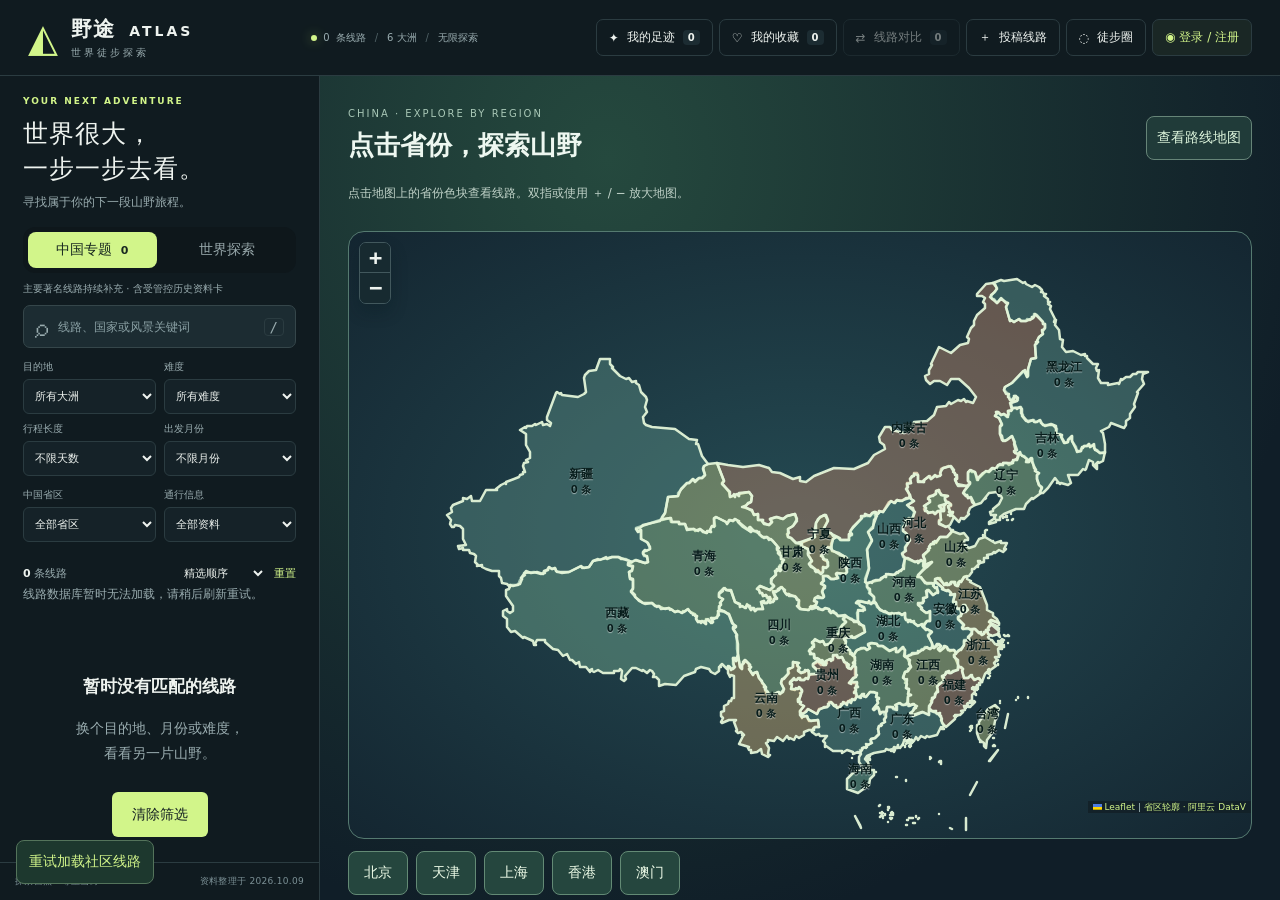
==== commit 6adcadd6: "Move curated and community routes into a unified editable catalog" ====
--- a/web/index.html
+++ b/web/index.html
@@ -9,8 +9,7 @@
   <link rel="stylesheet" href="vendor/leaflet.css">
   <link rel="stylesheet" href="styles.css">
   <script src="vendor/leaflet.js" defer></script>
-  <script src="trails.js" defer></script>
-  <script src="china-trails.js" defer></script>
+  <script src="catalog.js" defer></script>
   <script src="auth.js" defer></script>
   <script src="comments.js" defer></script>
   <script src="social.js" defer></script>
--- a/web/styles.css
+++ b/web/styles.css
@@ -40,3 +40,5 @@
 .photo-upload-history{margin-top:16px}.photo-history-row{border-bottom:1px solid #405348;padding:10px 0;display:flex;gap:10px;align-items:center;flex-wrap:wrap}.photo-history-row p{width:100%;font-size:12px;color:#cdb3a4}.photo-status-pending{color:#ffd178}.photo-status-approved{color:#d2f58a}.photo-status-rejected{color:#f5a2a2}.photo-review-card{border:1px solid #405348;padding:14px;border-radius:12px;margin:16px 0}.photo-review-card img{width:100%;max-height:350px;object-fit:contain}.photo-review-card textarea{display:block;width:100%;box-sizing:border-box;background:#142423;color:#e5ece5;border:1px solid #405348;margin:12px 0;padding:10px}.photo-review-card button{margin:0 8px 8px 0}.submit-route-form .photo-rights{grid-column:1/-1;display:flex;align-items:flex-start;line-height:1.8}.submit-route-form .photo-rights input{width:auto;margin-top:5px}
 
 #region-browser{position:absolute;inset:0;z-index:650;background:radial-gradient(ellipse at 30% 10%,#25493e,#101e28 75%);padding:28px;overflow:auto;color:#edf7f0}.region-heading{display:flex;align-items:center;justify-content:space-between;gap:12px}.region-heading small{color:#a8c7b6;font-size:10px;letter-spacing:2px}.region-heading h2{margin:8px 0;font-size:26px}.region-heading button,.region-controls button,.region-toggle{border:1px solid #668578;background:#203b39;color:#ddf5dc;border-radius:8px;padding:10px;min-height:44px;cursor:pointer}.region-controls{display:flex;align-items:center;gap:12px}.region-controls p{font-size:12px;color:#c0d2c8;line-height:1.7}.province-grid{display:grid;grid-template-columns:repeat(8,minmax(0,1fr));grid-template-rows:repeat(8,minmax(48px,1fr));gap:7px;max-width:850px;margin:18px auto}.province-block{min-width:0;border-radius:10px;border:1px solid #6e987d55;background:#233b3c;color:#aec5be;display:flex;flex-direction:column;align-items:center;justify-content:center;gap:5px;padding:7px 2px;min-height:48px;cursor:pointer;transition:transform .2s,background .2s}.province-block.has-routes{background:rgba(150,217,127,var(--block-alpha));color:#f2ffe1;border-color:#a5d88488}.province-block:hover{transform:translateY(-3px);background:#457c60}.province-block strong{font-size:13px}.province-block small{font-size:10px}.province-block:focus-visible,.region-route:focus-visible{outline:3px solid #d2f58a;outline-offset:2px}.region-note{font-size:10px;line-height:1.7;color:#99b0a9;margin:18px 0 0}.region-routes{display:grid;grid-template-columns:1fr 1fr;gap:12px;margin-top:18px}.region-route{display:flex;align-items:center;gap:12px;text-align:left;background:#1d353b;border:1px solid #45675c;border-radius:12px;padding:14px;color:#ecf6ed;cursor:pointer;min-height:82px}.region-route img{width:70px;height:70px;object-fit:cover;border-radius:8px}.region-route>span:first-of-type{flex:1}.region-route strong,.region-route small{display:block}.region-route small{font-size:11px;color:#aec8bb;margin-top:8px;line-height:1.6}.region-mode #map,.region-mode>.map-heading,.region-mode>.map-tools,.region-mode>.map-legend,.region-mode>.map-footnote,.region-mode>.map-readout,.region-mode>.network-banner{visibility:hidden}.region-mode .feature-card{display:none}@media(max-width:760px){#region-browser{padding:18px 12px}.province-grid{gap:4px}.province-block strong{font-size:11px}.region-routes{grid-template-columns:1fr}.region-heading h2{font-size:22px}}@media(max-width:580px){.map-stage.region-mode{height:auto;min-height:540px}.region-mode #region-browser{position:relative;min-height:540px}.region-mode #map{position:absolute;inset:0}.province-grid{grid-template-rows:repeat(8,48px)}.region-mode .region-routes{max-height:440px;overflow:auto}.region-controls{flex-wrap:wrap}}
+
+.province-boundary-map{height:calc(100% - 160px);min-height:380px;border:1px solid #557a70;border-radius:16px;overflow:hidden;background:radial-gradient(ellipse at center,#254b53,#142631)!important;margin-top:16px}.province-map-label{background:none;border:0;text-align:center;color:#071c1b;text-shadow:0 1px 1px #ffffff88;font-weight:800;line-height:1.2;cursor:pointer}.province-map-label span{display:block;font-size:12px}.province-map-label small{display:block;font-size:10px;margin-top:2px}.province-quick-select{display:flex;gap:8px;flex-wrap:wrap;margin-top:12px}.province-quick-select button{min-height:44px;padding:8px 15px;border-radius:8px;border:1px solid #638a75;background:#25463e;color:#effde9}.province-boundary-map .leaflet-interactive{cursor:pointer}.province-boundary-map .leaflet-control-attribution{font-size:9px!important}@media(max-width:580px){.province-boundary-map{height:360px;min-height:360px}.region-mode #region-browser{min-height:570px}.region-mode.map-stage{min-height:570px}.province-map-label span{font-size:11px}.province-map-label small{font-size:9px}}
